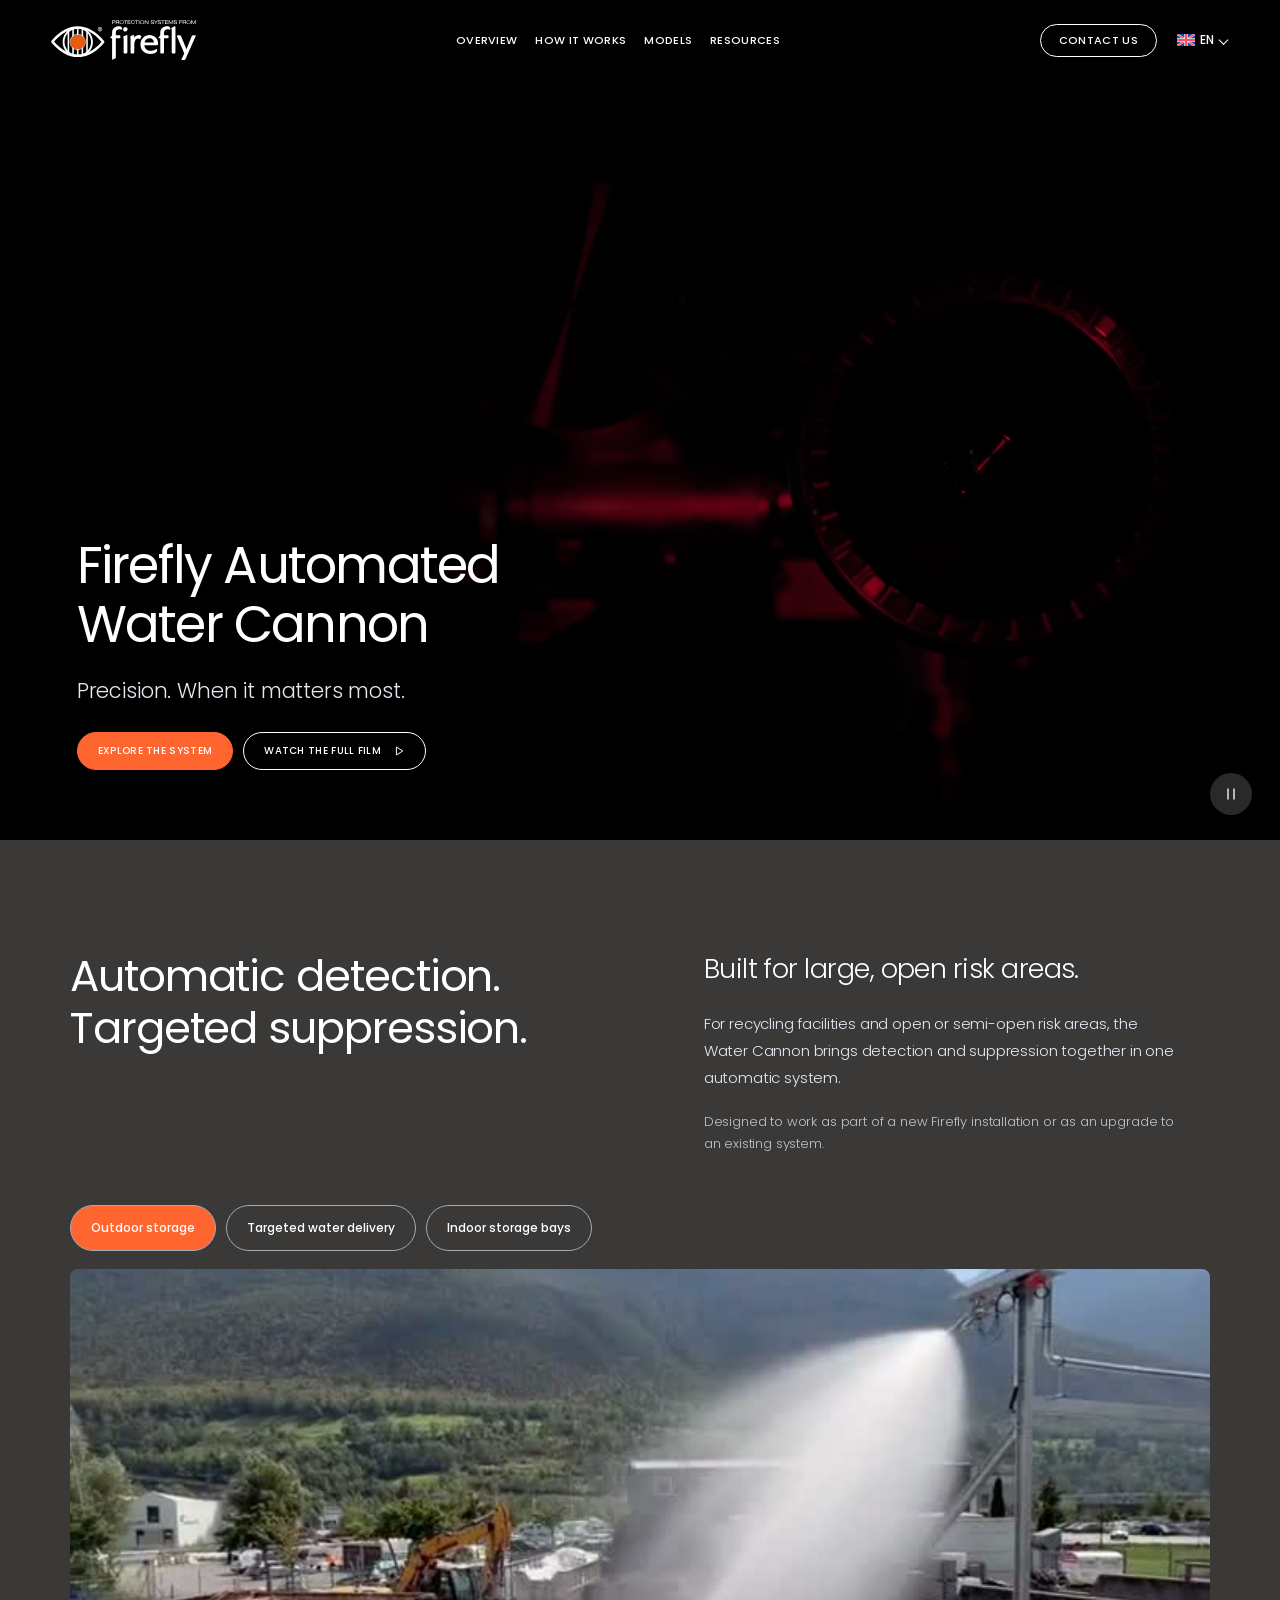
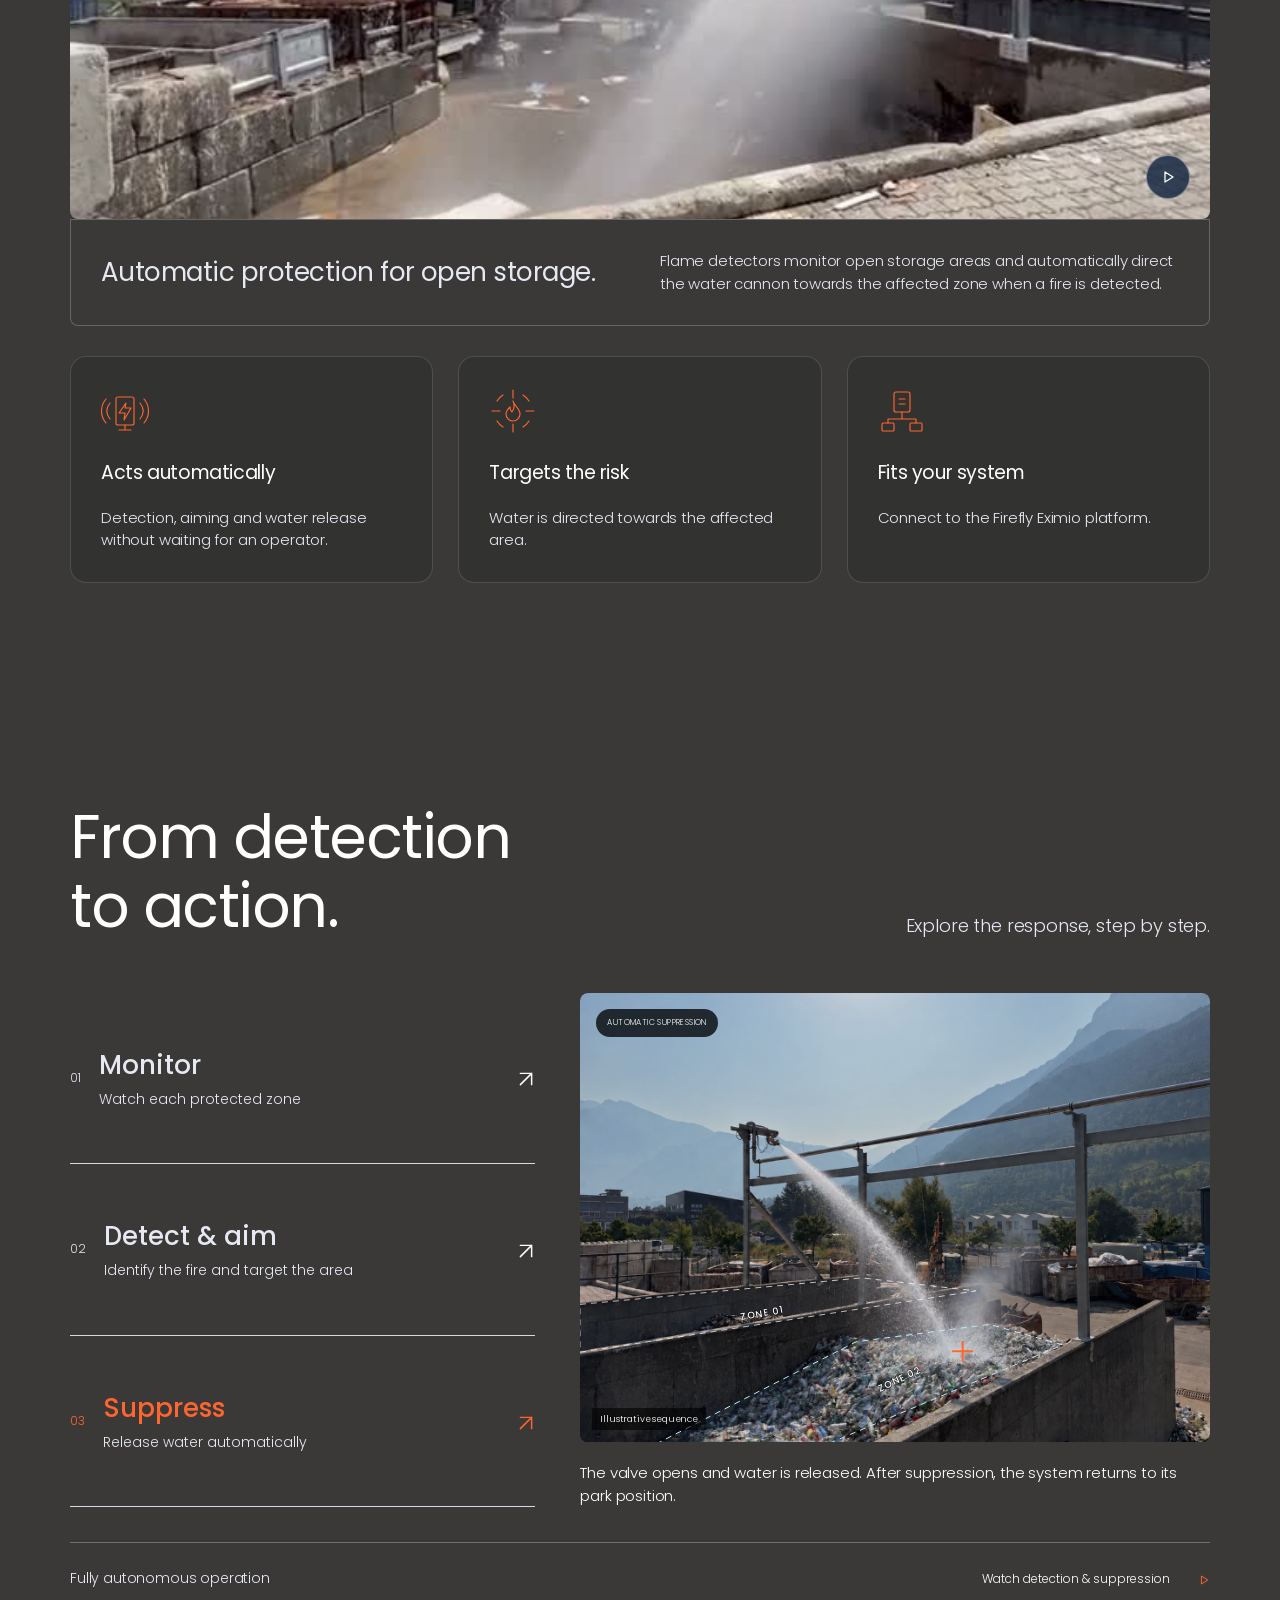
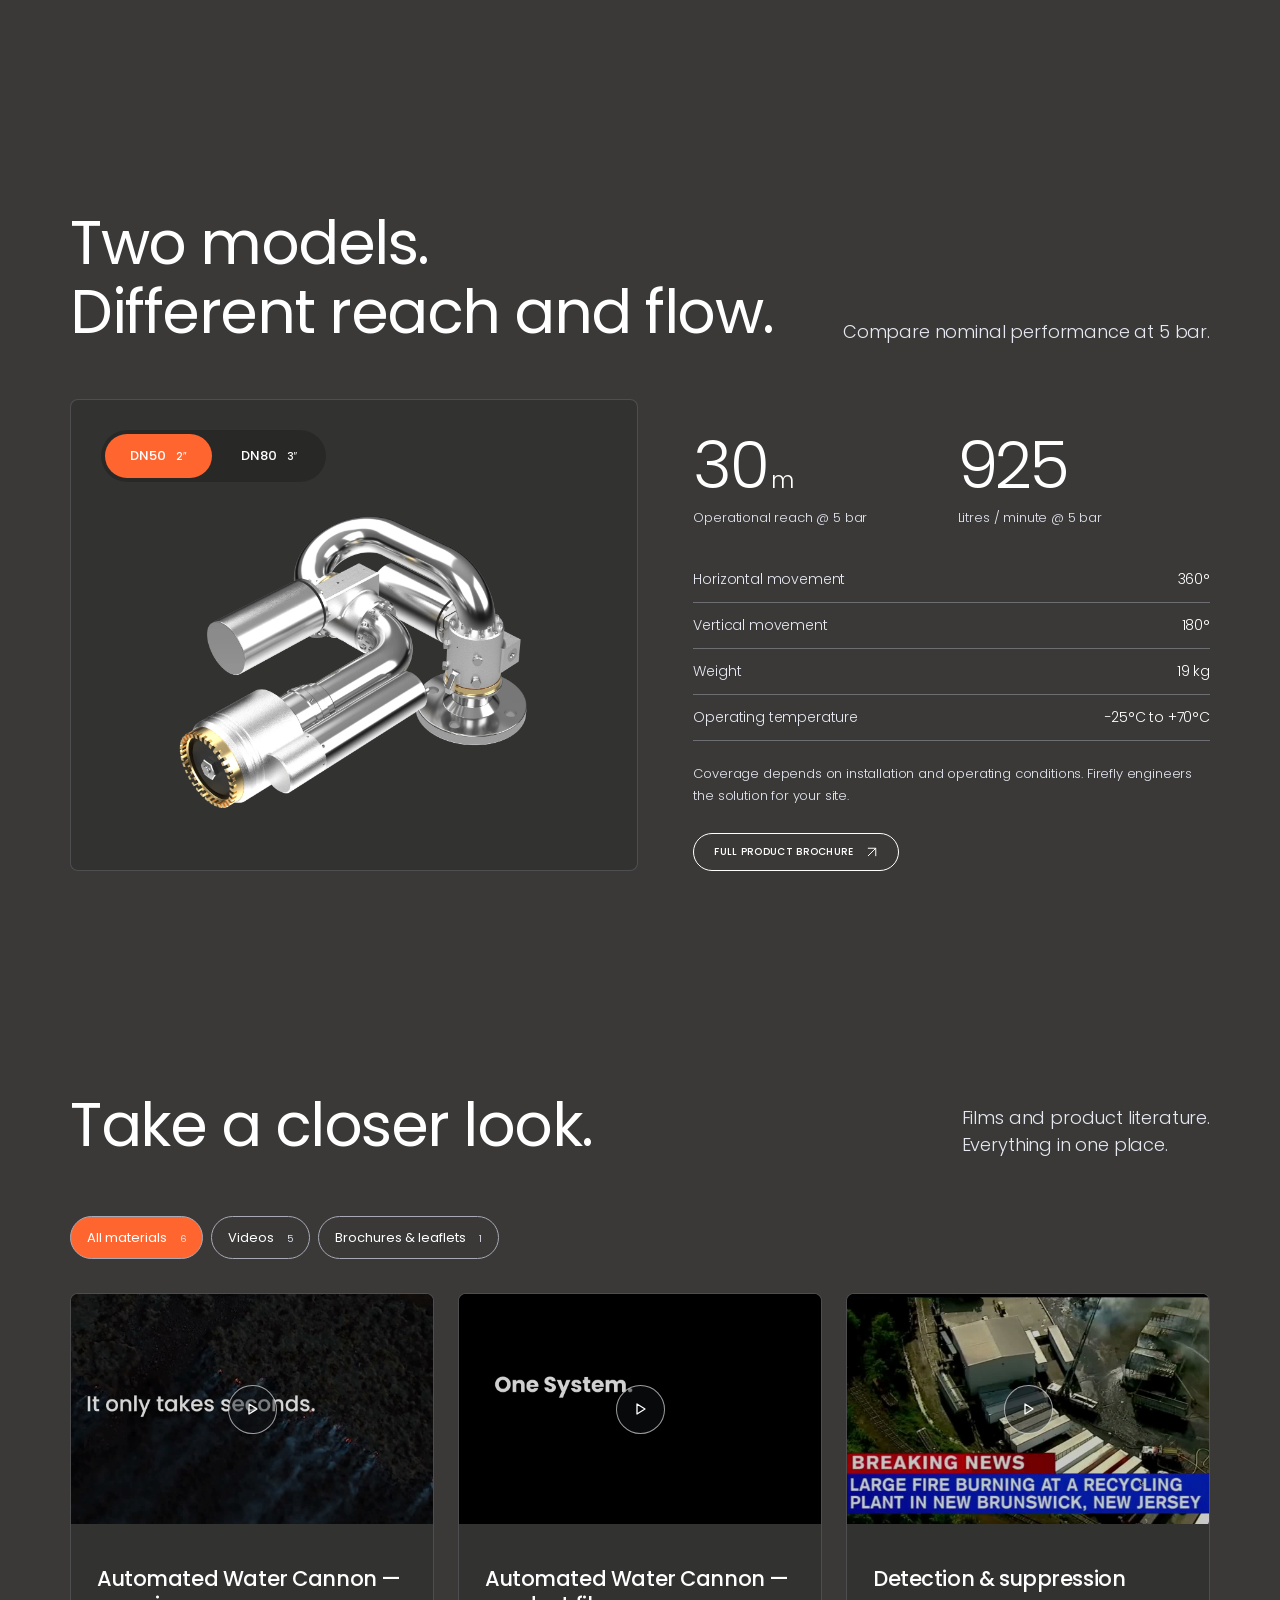
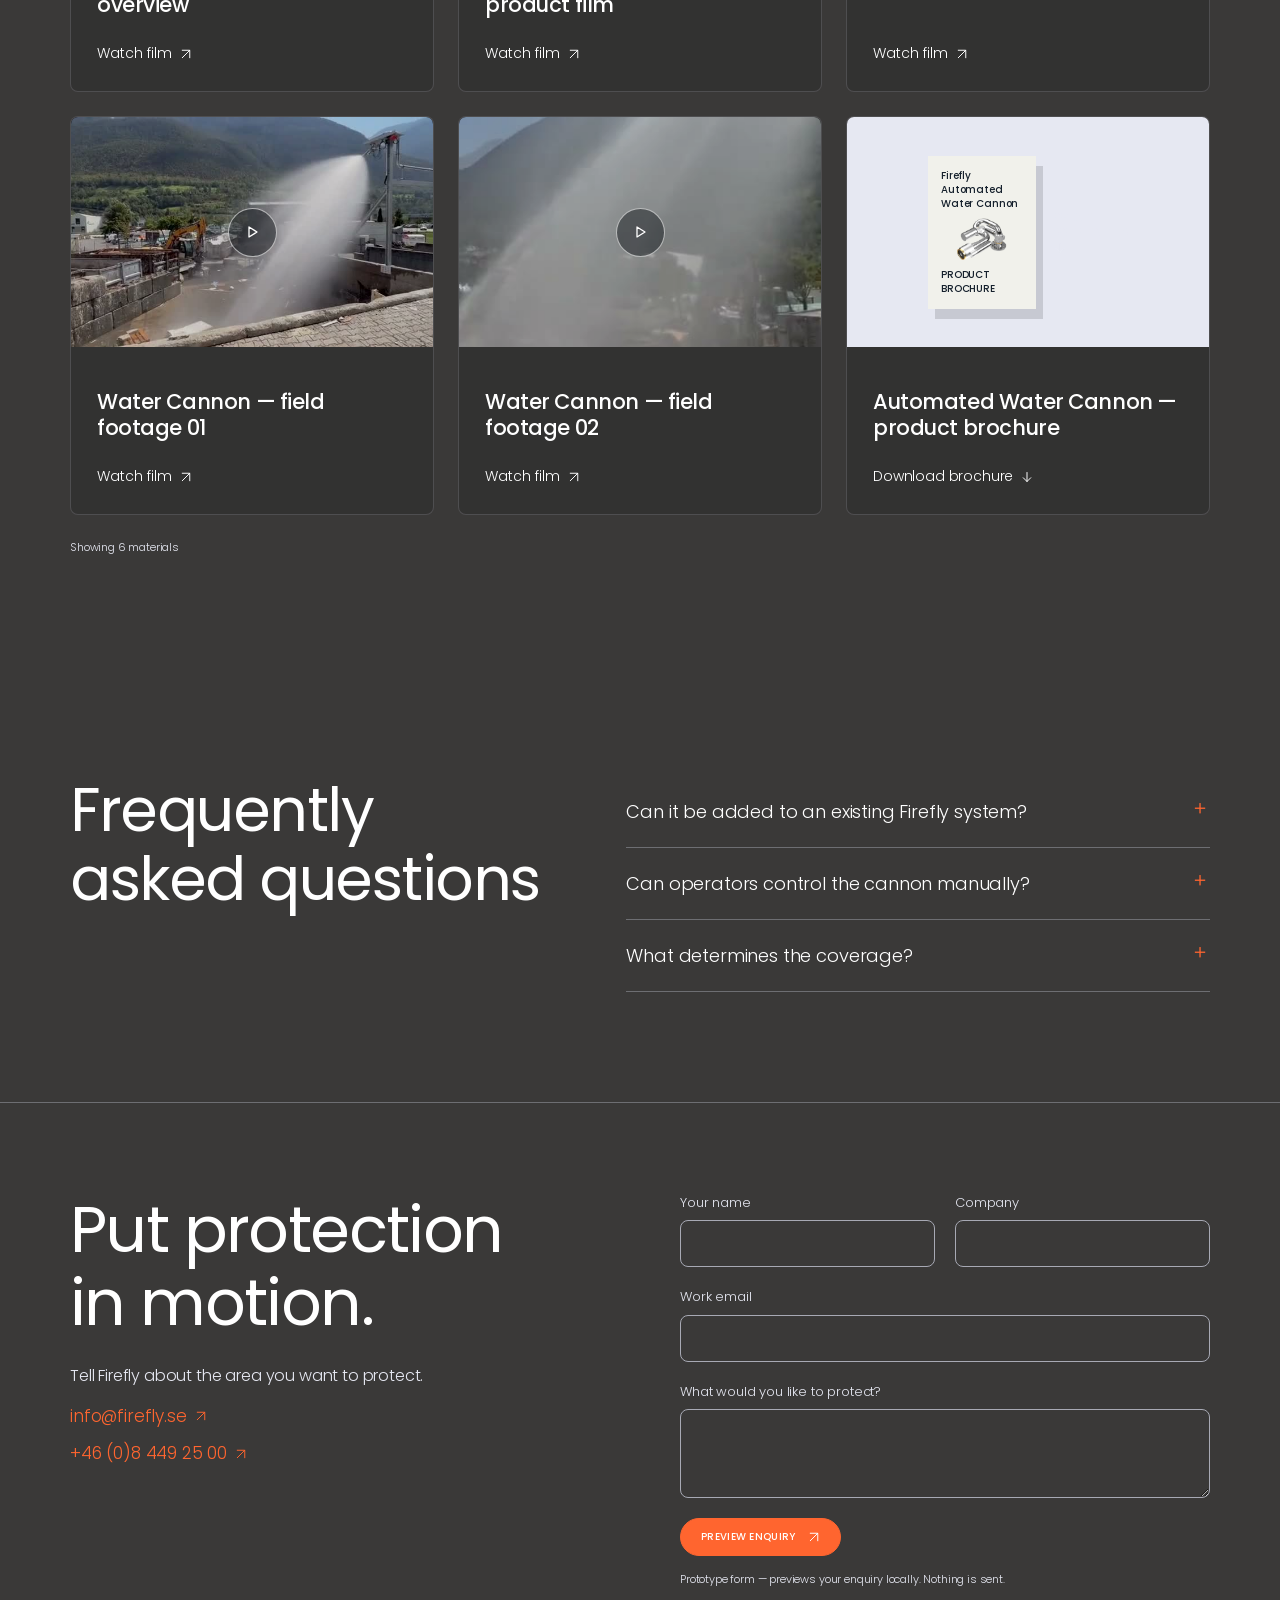
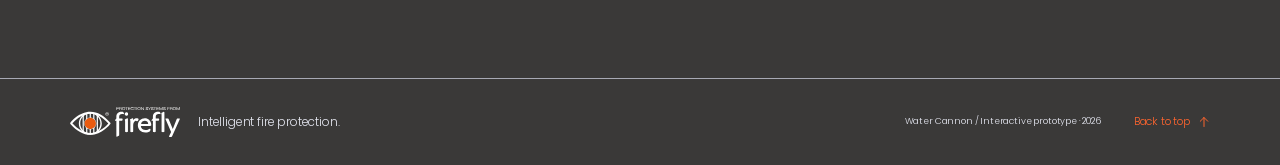
==== index.html @ 0d2faba0 "Keep only the aerial shot for targeted water delivery" ====
<!doctype html>
<html lang="en"><head><meta charset="utf-8"><meta name="viewport" content="width=device-width,initial-scale=1"><meta name="theme-color" content="#000000"><meta name="description" content="Explore the Firefly Automated Water Cannon. Automatic detection and targeted fire suppression for large open areas."><title>Firefly Automated Water Cannon — Preview</title><link rel="stylesheet" href="style.css"><link rel="stylesheet" href="themes.css"><link rel="stylesheet" href="black-charcoal.css?v=3949bad"><script src="app.js?v=aerial-20261006" defer></script><meta name="robots" content="noindex,nofollow"></head>
<body data-theme="charcoal"><a class="skip" href="#main">Skip to content</a>
<header class="site-header"><a href="#top" class="brand" aria-label="Firefly home"><img src="assets/logo.svg" alt="Firefly" width="144" height="40"></a><button class="menu-toggle" aria-label="Open menu" aria-expanded="false" aria-controls="navigation"><svg width="24" height="24" viewBox="0 0 24 24" aria-hidden="true"><path d="M4 7.5h16v1.5H4z"></path><path d="M4 15h16v1.5H4z"></path></svg></button><nav id="navigation" aria-label="Campaign navigation"><button class="menu-close" aria-label="Close menu"><svg width="24" height="24" viewBox="0 0 24 24" aria-hidden="true"><path d="m4 4 16 16M20 4 4 20" fill="none" stroke="currentColor" stroke-width="1.3"/></svg></button><div class="campaign-links"><a class="campaign-link" href="#overview">Overview</a><a class="campaign-link" href="#how">How it works</a><a class="campaign-link" href="#models">Models</a><a class="campaign-link" href="#resources">Resources</a></div><a class="nav-contact" href="#contact">Contact us</a></nav><details class="site-language"><summary aria-label="Language: English"><img src="assets/flag-en.svg" alt="" width="18" height="12"><span>EN</span></summary><div aria-label="Language options"><a href="https://firefly.se/sv/" target="_blank" rel="noopener" lang="sv" aria-label="Svenska"><img src="assets/flag-sv.svg" alt="" width="18" height="12"><span>SV</span></a><a href="https://firefly.se/it/" target="_blank" rel="noopener" lang="it" aria-label="Italiano"><img src="assets/flag-it.svg" alt="" width="18" height="12"><span>IT</span></a><a href="https://firefly.se/pt-br/" target="_blank" rel="noopener" lang="pt-br" aria-label="Português (Brasil)"><img src="assets/flag-pt-br.svg" alt="" width="18" height="12"><span>PT-BR</span></a><a href="https://firefly.se/es/" target="_blank" rel="noopener" lang="es" aria-label="Español"><img src="assets/flag-es.svg" alt="" width="18" height="12"><span>ES</span></a><a href="https://www.firefly.com.pl/" target="_blank" rel="noopener" lang="pl" aria-label="Polski"><img src="assets/flag-pl.png" alt="" width="18" height="12"><span>PL</span></a><a href="https://fireflynorthamerica.com/" target="_blank" rel="noopener" lang="en-us" aria-label="English (US)"><img src="assets/flag-us.png" alt="" width="18" height="12"><span>EN-US</span></a></div></details></header>
<main id="main"><section class="cinema-hero" id="top"><div class="cinema-heading"><h1>Firefly Automated<br>Water Cannon</h1><p class="hero-byline">Precision. When it matters most.</p></div><div class="cinema-stage"><video id="hero-video" muted loop playsinline autoplay preload="metadata" poster="assets/hero-poster.jpg" aria-label="Water Cannon product close-ups, excerpt from 17 to 30 seconds"><source src="assets/hero-17-30.mp4" type="video/mp4"></video></div><button id="hero-play" class="cinema-control" aria-label="Pause hero film"><svg class="ui-icon ui-icon-pause" viewBox="0 0 16 16" aria-hidden="true" focusable="false"><path d="M5 3v10M11 3v10"/></svg></button><div class="cinema-summary"><div class="actions"><a class="button primary" href="#how">Explore the system</a><button class="button secondary" data-video="product">Watch the full film <span><svg class="ui-icon ui-icon-play" viewBox="0 0 16 16" aria-hidden="true" focusable="false"><path d="m5 3 8 5-8 5Z"/></svg></span></button></div></div></section>
<section id="overview" class="intro wrap"><div class="intro-grid"><h2>Automatic detection.<br>Targeted suppression.</h2><div class="intro-copy"><p class="intro-lead">Built for large, open risk areas.</p><p class="intro-description">For recycling facilities and open or semi-open risk areas, the Water Cannon brings detection and suppression together in one automatic system.</p><p class="intro-note">Designed to work as part of a new Firefly installation or as an upgrade to an existing system.</p></div></div><div class="application-showcase"><div class="application-tabs" role="group" aria-label="Explore application views"><button data-application="field-01" aria-pressed="true">Outdoor storage</button><button data-application="field-02" aria-pressed="false">Targeted water delivery</button><button data-application="hall" aria-pressed="false">Indoor storage bays</button></div><div class="application-media"><video id="application-video" muted loop playsinline autoplay preload="metadata" poster="assets/field-01-poster.jpg" aria-label="Supplied field footage of water cannon operation"><source src="assets/field-01.mp4" type="video/mp4"></video><img id="application-image" src="assets/hall.webp" alt="Supplied illustration of water cannon protection in indoor storage bays" hidden loading="lazy"><span id="application-illustration-label" hidden>Application illustration</span><button id="application-play" aria-label="Pause application film"><svg class="ui-icon ui-icon-pause" viewBox="0 0 16 16" aria-hidden="true" focusable="false"><path d="M5 3v10M11 3v10"/></svg></button></div><div class="application-caption"><div><p id="application-kind">FIELD FOOTAGE</p><h3 id="application-title">Automatic protection for open storage.</h3></div><p id="application-description">Flame detectors monitor open storage areas and automatically direct the water cannon towards the affected zone when a fire is detected.</p></div></div><div class="benefits"><article><img class="benefit-icon" src="assets/icon-automatic.svg" alt="" width="48" height="48"><h3>Acts automatically</h3><p>Detection, aiming and water release without waiting for an operator.</p></article><article><img class="benefit-icon" src="assets/icon-targeted.svg" alt="" width="48" height="48"><h3>Targets the risk</h3><p>Water is directed towards the affected area.</p></article><article><img class="benefit-icon" src="assets/icon-integration.svg" alt="" width="48" height="48"><h3>Fits your system</h3><p>Connect to the Firefly Eximio platform.</p></article></div></section>
<section id="how" class="how section-tone"><div class="wrap"><div class="section-head"><div><h2>From detection<br>to action.</h2></div><p class="muted">Explore the response, step by step.</p></div><div class="how-grid"><div class="step-list" role="tablist" aria-label="System response"><button role="tab" id="step-0" aria-controls="step-panel" aria-selected="true" data-step="0"><span>01</span><div><strong>Monitor</strong><small>Watch each protected zone</small></div><b><svg class="ui-icon ui-icon-diagonal" viewBox="0 0 16 16" aria-hidden="true" focusable="false"><path d="M3 13 13 3M3 3h10v10"/></svg></b></button><button role="tab" id="step-1" aria-controls="step-panel" aria-selected="false" tabindex="-1" data-step="1"><span>02</span><div><strong>Detect & aim</strong><small>Identify the fire and target the area</small></div><b><svg class="ui-icon ui-icon-diagonal" viewBox="0 0 16 16" aria-hidden="true" focusable="false"><path d="M3 13 13 3M3 3h10v10"/></svg></b></button><button role="tab" id="step-2" aria-controls="step-panel" aria-selected="false" tabindex="-1" data-step="2"><span>03</span><div><strong>Suppress</strong><small>Release water automatically</small></div><b><svg class="ui-icon ui-icon-diagonal" viewBox="0 0 16 16" aria-hidden="true" focusable="false"><path d="M3 13 13 3M3 3h10v10"/></svg></b></button></div><div id="step-panel" role="tabpanel" aria-labelledby="step-0" tabindex="0"><div class="scene" data-state="0"><img id="step-image" src="assets/site.webp" alt="Water cannon installed above a recycling storage area" loading="lazy" width="1280" height="960"><svg class="bay-zones" viewBox="0 0 1448 1086" preserveAspectRatio="xMidYMid slice" aria-hidden="true"><polygon class="zone-area z1" points="0,742 648,681 910,711 0,852"/><polygon class="zone-area z2" points="130,1086 635,828 942,788 1110,835 515,1086"/><text class="zone-label" x="370" y="779" transform="rotate(-10 370 779)">ZONE 01</text><text class="zone-label" x="690" y="943" transform="rotate(-25 690 943)">ZONE 02</text><path class="zone-target" d="M880 826v48M856 850h48"/></svg><span class="scene-note">Illustrative sequence</span><div class="scene-status"><span class="signal"></span><span id="status-text">ZONES MONITORED</span></div></div><div class="step-description"><span id="step-number">01 / MONITOR</span><p id="step-text">Flame detectors continuously monitor the defined protection zones.</p></div></div></div><div class="how-foot"><span>Fully autonomous operation</span><button class="text-button" data-video="detection">Watch detection & suppression <span><svg class="ui-icon ui-icon-play" viewBox="0 0 16 16" aria-hidden="true" focusable="false"><path d="m5 3 8 5-8 5Z"/></svg></span></button></div></div></section>
<section id="models" class="models wrap"><div class="section-head"><div><h2>Two models.<br>Different reach and flow.</h2></div><p class="muted">Compare nominal performance at 5 bar.</p></div><div class="model-grid"><div class="model-visual"><div class="model-switch" role="tablist" aria-label="Water cannon model"><button role="tab" id="dn50-tab" aria-controls="model-panel" aria-selected="true" data-model="dn50">DN50 <span>2″</span></button><button role="tab" id="dn80-tab" aria-controls="model-panel" aria-selected="false" tabindex="-1" data-model="dn80">DN80 <span>3″</span></button></div><img id="model-image" src="assets/dn50.webp" alt="Firefly DN50 water cannon" loading="lazy" width="1900" height="1069"><span class="visual-note">316L STAINLESS STEEL / 24V BLDC MOTOR</span></div><div id="model-panel" role="tabpanel" aria-labelledby="dn50-tab"><p class="eyebrow" id="model-heading">DN50 / 2 INCH</p><div class="main-specs"><div><strong id="range">30<span>m</span></strong><span>Operational reach @ 5 bar</span></div><div><strong id="flow">925</strong><span>Litres / minute @ 5 bar</span></div></div><dl class="specs"><div><dt>Horizontal movement</dt><dd>360°</dd></div><div><dt>Vertical movement</dt><dd>180°</dd></div><div><dt>Weight</dt><dd id="weight">19 kg</dd></div><div><dt>Operating temperature</dt><dd>−25°C to +70°C</dd></div></dl><p class="spec-note">Coverage depends on installation and operating conditions. Firefly engineers the solution for your site.</p><a class="button secondary" href="assets/water-cannon-brochure.pdf" target="_blank" rel="noopener">Full product brochure <span><svg class="ui-icon ui-icon-diagonal" viewBox="0 0 16 16" aria-hidden="true" focusable="false"><path d="M3 13 13 3M3 3h10v10"/></svg></span></a></div></div></section>
<section id="resources" class="resources section-tone"><div class="wrap"><div class="section-head"><div><h2>Take a closer look.</h2></div><p class="muted">Films and product literature.<br>Everything in one place.</p></div><div class="filters" role="group" aria-label="Filter resources"><button aria-pressed="true" data-filter="all">All materials <span>6</span></button><button aria-pressed="false" data-filter="video">Videos <span>5</span></button><button aria-pressed="false" data-filter="document">Brochures & leaflets <span>1</span></button></div><div id="resource-grid" class="resource-grid"></div><p class="resource-status" role="status" id="resource-count">Showing 6 materials</p></div></section>
<section class="faq wrap"><div class="faq-grid"><h2>Frequently asked questions</h2><div><details><summary>Can it be added to an existing Firefly system?</summary><p>Yes. Firefly can integrate the Water Cannon into a new system or assess it as an upgrade to an existing installation.</p></details><details><summary>Can operators control the cannon manually?</summary><p>Manual control options include a joystick, ONE App and ONE Webb.</p></details><details><summary>What determines the coverage?</summary><p>Pressure, mounting height, elevation and spray pattern affect reach. Firefly will assess the requirements of your protected area.</p></details></div></div></section>
<section id="contact" class="contact wrap"><div><h2>Put protection<br>in motion.</h2><p>Tell Firefly about the area you want to protect.</p><a class="contact-link" href="mailto:info@firefly.se">info@firefly.se <svg class="ui-icon ui-icon-diagonal" viewBox="0 0 16 16" aria-hidden="true" focusable="false"><path d="M3 13 13 3M3 3h10v10"/></svg></a><a class="contact-link" href="tel:+4684492500">+46 (0)8 449 25 00 <svg class="ui-icon ui-icon-diagonal" viewBox="0 0 16 16" aria-hidden="true" focusable="false"><path d="M3 13 13 3M3 3h10v10"/></svg></a></div><form id="contact-form"><div class="form-pair"><label>Your name<input name="name" autocomplete="name" required></label><label>Company<input name="company" autocomplete="organization" required></label></div><label>Work email<input name="email" type="email" autocomplete="email" required></label><label>What would you like to protect?<textarea name="message" rows="3" required></textarea></label><button class="button primary" type="submit">Preview enquiry <span><svg class="ui-icon ui-icon-diagonal" viewBox="0 0 16 16" aria-hidden="true" focusable="false"><path d="M3 13 13 3M3 3h10v10"/></svg></span></button><small class="form-note">Prototype form — previews your enquiry locally. Nothing is sent.</small><div id="form-result" role="status" hidden></div></form></section>
</main><footer class="wrap"><img src="assets/logo.svg" alt="Firefly" width="120" height="34"><p>Intelligent fire protection.</p><span>Water Cannon / Interactive prototype · 2026</span><a href="#top">Back to top <svg class="ui-icon ui-icon-up" viewBox="0 0 16 16" aria-hidden="true" focusable="false"><path d="M8 14V2M3 7l5-5 5 5"/></svg></a></footer>
<dialog id="video-dialog" aria-labelledby="video-title"><div class="dialog-head"><h2 id="video-title">Product film</h2><button id="close-video" aria-label="Close video">✕</button></div><video id="video-player" controls playsinline preload="none"></video><p id="video-error" hidden>Could not play this film. <a id="video-fallback" href="">Open the MP4 file</a>.</p></dialog>
</body></html>
---- style.css ----
@font-face{font-family:Poppins;src:url(assets/poppins.woff2) format('woff2');font-weight:400;font-display:swap}@font-face{font-family:Poppins;src:url(assets/poppins-medium.woff2) format('woff2');font-weight:500;font-display:swap}
:root{--bg:#11151a;--panel:#191f26;--ink:#f5f3ed;--muted:#abb2bc;--line:#343c45;--orange:#ff7948;--orange-bright:#ff652f;--pad:22px}*{box-sizing:border-box}html{scroll-behavior:smooth;scroll-padding-top:96px}body{margin:0;background:var(--bg);color:var(--ink);font-family:Poppins,Arial,sans-serif;font-size:14px;line-height:1.6}button,input,textarea{font:inherit}button,a{-webkit-tap-highlight-color:transparent}button{cursor:pointer}a{color:inherit;text-decoration:none}button{color:inherit}img{max-width:100%;height:auto;display:block}button:focus-visible,a:focus-visible,summary:focus-visible,input:focus-visible,textarea:focus-visible,[tabindex]:focus-visible{outline:2px solid var(--orange);outline-offset:5px}.skip{position:fixed;top:-70px;left:20px;padding:12px;background:var(--orange);color:var(--bg);z-index:100}.skip:focus{top:10px}.wrap{max-width:1440px;margin:auto;padding-inline:var(--pad)}header{position:sticky;top:0;z-index:20;background:#11151af5;border-bottom:1px solid var(--line);display:flex;justify-content:space-between;align-items:center;padding:18px var(--pad);gap:20px}.brand img{width:132px;height:auto}nav{display:none;position:absolute;top:100%;left:0;right:0;background:var(--bg);border-bottom:1px solid var(--line);padding:24px;flex-direction:column;gap:24px}nav.open{display:flex}.menu-toggle{background:none;border:1px solid var(--line);padding:8px 12px;border-radius:5px}.menu-toggle span{margin-left:12px}nav a{color:#d1d5dc}nav a:hover{color:var(--orange)}.nav-contact{border:1px solid var(--line);padding:10px 18px}.nav-contact span{margin-left:18px}.eyebrow,.product-label,.product-caption,.hero-bottom,.visual-note,.step-description>span,figcaption,.resource-meta,.scene-status,.scene .zone span{font-size:10px;letter-spacing:.15em;text-transform:uppercase}.eyebrow{color:var(--muted);margin:0 0 24px}.signal{display:inline-block;width:6px;height:6px;background:var(--orange);border-radius:50%;margin-right:9px;box-shadow:0 0 12px #ff652f44}h1,h2,h3,p{margin-top:0}h1{font-size:clamp(46px,9vw,74px);line-height:1.06;letter-spacing:-.045em;font-weight:500;margin-bottom:25px}h1 em{font-style:normal;color:var(--orange)}h2{font-weight:500;font-size:clamp(32px,5.4vw,52px);line-height:1.15;letter-spacing:-.04em;margin-bottom:24px}h3{font-weight:500;font-size:19px;letter-spacing:-.02em}.hero{padding-top:46px}.lead{color:var(--muted);font-size:14px;line-height:1.8}.actions{display:flex;gap:10px;flex-wrap:wrap;margin-top:30px}.button{min-height:48px;display:inline-flex;justify-content:space-between;align-items:center;gap:18px;border-radius:3px;padding:13px 18px;font-size:12px;border:1px solid var(--line);background:transparent;font-weight:500;transition:background .2s,transform .2s}.button:hover{transform:translateY(-2px);background:#ffffff0b}.primary{color:#11151a;background:var(--orange);border-color:var(--orange)}.primary:hover{background:#ff9369}.secondary{color:var(--ink)}.hero-product{position:relative;margin-top:35px;padding:30px 0 20px;min-width:0;overflow:hidden}.hero-product>img{position:relative;width:100%;filter:drop-shadow(0 20px 35px #0009)}.orbit{position:absolute;width:90%;aspect-ratio:1;top:3%;left:5%;border:1px solid #39434d66;border-radius:50%}.orbit:after{content:'';position:absolute;inset:10%;border:1px dashed #39434d66;border-radius:50%}.product-label{color:#8b96a5;position:relative;display:block;text-align:right}.product-caption{color:#abb2bc;display:flex;justify-content:space-between;position:relative;margin-top:16px;letter-spacing:.08em}.product-caption span{color:var(--orange)}.hero-bottom{display:flex;justify-content:space-between;align-items:center;padding:24px 0;border-top:1px solid var(--line);margin-top:32px;gap:20px;color:#98a2af}.hero-bottom>span:nth-child(2){display:none}.hero-bottom a{color:var(--ink)}.intro,.models,.faq{padding-top:76px;padding-bottom:76px}.intro-grid{display:grid;gap:8px}.body-large{font-size:18px;line-height:1.6;color:#d9dce0}.muted{color:var(--muted);max-width:440px}.wide-image{margin:36px 0 0;border-radius:5px;overflow:hidden}.wide-image img{width:100%;aspect-ratio:1.3;object-fit:cover;object-position:62%}.wide-image figcaption{display:flex;justify-content:space-between;gap:20px;background:#20272e;padding:16px;letter-spacing:.08em}.wide-image figcaption span:last-child{display:none;color:var(--muted);text-transform:none;letter-spacing:0}.benefits{display:grid;margin-top:30px}.benefits article{padding:22px 0;border-bottom:1px solid var(--line)}.benefits article>span{display:block;color:var(--orange);font-size:27px;margin-bottom:20px}.benefits p{color:var(--muted);max-width:310px;font-size:13px;margin-bottom:0}.section-tone{background:var(--panel);border-block:1px solid #ffffff08;padding-block:70px}.section-head{display:flex;flex-direction:column;justify-content:space-between;gap:4px;margin-bottom:26px}.section-head h2{margin-bottom:16px}.how-grid{display:grid;gap:28px}.step-list{display:grid}.step-list button{padding:22px 0;display:flex;align-items:center;text-align:left;background:transparent;border:0;border-bottom:1px solid var(--line);gap:18px}.step-list button>span{font-size:12px;color:#84909f}.step-list strong{font-weight:500;font-size:21px;display:block;color:#a5adba}.step-list small{display:block;color:#97a2b0;font-size:11px;margin-top:4px}.step-list b{margin-left:auto;font-size:21px;font-weight:400}.step-list [aria-selected=true] strong,.step-list [aria-selected=true]>span,.step-list [aria-selected=true] b{color:var(--orange)}.scene{position:relative;overflow:hidden;border-radius:5px;aspect-ratio:1.4;background:#000}.scene>img{height:100%;width:100%;object-fit:cover;opacity:.65}.scene .zone{position:absolute;border:1px dashed #e4edf088;background:#bfe9ff08;transform:skewY(-8deg);width:33%;height:36%;bottom:19%;left:19%;transition:background .3s}.scene .zone span{position:absolute;bottom:8px;left:8px;font-size:8px;color:#e3e8ef}.scene .z2{left:54%}.target{position:absolute;top:45%;left:70%;color:var(--orange);font-size:50px;opacity:0;line-height:1}.scene[data-state='1'] .target,.scene[data-state='2'] .target{opacity:1}.scene[data-state='1'] .z2{background:#ff652f3a;border-color:var(--orange)}.scene[data-state='2'] .z2{background:#96d7f83b;border-color:#bde8ff}.scene-status{position:absolute;top:16px;left:16px;background:#11151ade;padding:8px 11px;font-size:8px}.step-description{display:grid;gap:10px;margin-top:20px}.step-description>span{color:var(--orange);font-size:10px}.step-description p{color:#c7cdd5;font-size:13px;margin:0;min-height:42px}.how-foot{display:flex;flex-direction:column;gap:20px;border-top:1px solid var(--line);margin-top:35px;padding-top:25px;color:var(--muted);font-size:12px}.text-button{border:none;background:transparent;padding:0;color:var(--ink);text-align:left;font-size:12px}.text-button span{color:var(--orange);margin-left:20px}.model-grid{display:grid;gap:36px}.model-visual{background:#151b21;border-radius:6px;padding:20px;position:relative;min-width:0}.model-switch{display:flex;gap:4px;background:#0e1216;padding:4px;border:1px solid var(--line);border-radius:4px;width:max-content}.model-switch button{border:0;padding:10px 20px;background:transparent;color:#aeb6c0;font-size:13px;border-radius:2px}.model-switch span{margin-left:7px;font-size:10px}.model-switch [aria-selected=true]{background:var(--orange);color:#11151a}.model-visual img{margin:35px auto 25px;width:100%}.visual-note{display:block;color:#919eac;text-align:center;letter-spacing:.09em;font-size:9px}.main-specs{display:grid;grid-template-columns:1fr 1fr;gap:12px;margin:28px 0}.main-specs strong{display:block;font-size:49px;line-height:1.2;font-weight:500;letter-spacing:-.04em}.main-specs strong span{font-size:23px;margin-left:4px}.main-specs div>span{color:var(--muted);font-size:10px}.specs{margin-bottom:22px}.specs div{display:flex;justify-content:space-between;gap:10px;padding:12px 0;border-bottom:1px solid var(--line);font-size:12px}.specs dt{color:var(--muted)}.specs dd{margin:0;text-align:right}.spec-note{font-size:11px;color:var(--muted);line-height:1.7;margin-bottom:25px}.installation{margin:50px 0 0;position:relative;overflow:hidden;border-radius:5px}.installation img{width:100%;aspect-ratio:1.15;object-fit:cover}.installation figcaption{position:absolute;bottom:0;left:0;right:0;padding:60px 20px 20px;background:linear-gradient(transparent,#11151af0)}.installation figcaption span{display:block;text-transform:none;letter-spacing:0;font-size:13px;margin-top:6px;color:#d3d9e1}.filters{display:flex;gap:8px;overflow:auto;padding:4px 0 12px;margin-bottom:22px}.filters button{border:1px solid #46515e;background:transparent;border-radius:40px;padding:11px 16px;white-space:nowrap;font-size:11px}.filters button span{margin-left:10px;color:#b1bac5;font-size:9px}.filters [aria-pressed=true]{background:var(--ink);color:var(--bg);border-color:var(--ink)}.filters [aria-pressed=true] span{color:#49535e}.resource-grid{display:grid;gap:20px}.resource-card{background:#11151a;border:1px solid var(--line);border-radius:5px;overflow:hidden;min-width:0}.resource-card[hidden]{display:none}.resource-cover{display:block;padding:0;border:0;width:100%;background:#000;position:relative}.resource-cover img{width:100%;height:190px;object-fit:cover;opacity:.85;transition:opacity .2s}.resource-cover:hover img{opacity:1}.play{position:absolute;inset:0;display:grid;place-items:center}.play span{border-radius:50%;border:1px solid #fff9;background:#11151a75;width:49px;height:49px;display:grid;place-items:center;font-size:20px}.resource-body{padding:22px}.resource-meta{display:flex;justify-content:space-between;color:#a3afbc;font-size:9px;letter-spacing:.1em}.resource-body h3{margin:16px 0 20px;font-size:16px;min-height:50px}.resource-body .text-button{font-size:11px;color:var(--orange)}.doc-cover{height:190px;background:#232c35;display:flex;justify-content:center;align-items:center;gap:18px}.paper{background:#f1f1eb;color:#15202c;width:108px;height:153px;padding:13px;box-shadow:7px 10px 0 #0002;display:flex;flex-direction:column;justify-content:space-between;font-size:10px;font-weight:500;line-height:1.4}.paper img{height:62px;object-fit:contain}.doc-cover>span{font-size:10px;color:var(--muted)}.resource-status{font-size:11px;color:var(--muted);margin:24px 0 0}.faq-grid{display:grid;gap:15px}details{border-bottom:1px solid var(--line)}summary{list-style:none;padding:22px 32px 22px 0;cursor:pointer;position:relative;font-size:14px}summary::-webkit-details-marker{display:none}summary:after{content:'＋';position:absolute;right:0;color:var(--orange);font-size:20px;top:16px}details[open] summary:after{content:'−'}details p{font-size:12px;color:var(--muted);line-height:1.8;padding-right:20px}.contact{border-top:1px solid var(--line);padding-top:65px;padding-bottom:65px;display:grid;gap:35px}.contact h2{font-size:clamp(42px,6vw,67px)}.contact-link{display:block;width:max-content;margin-top:12px;color:var(--orange);font-size:14px}.contact p{color:var(--muted)}form label{display:block;color:#cbd1d8;font-size:11px;margin-bottom:20px}input,textarea{display:block;width:100%;border:0;border-bottom:1px solid #53606e;background:#191f26;color:var(--ink);border-radius:2px;padding:12px 13px;margin-top:8px;font-size:14px}textarea{resize:vertical}.form-note{display:block;font-size:10px;color:var(--muted);margin-top:15px}#form-result{border:1px solid var(--line);padding:20px;margin-top:20px;white-space:pre-wrap;font-size:12px;overflow-wrap:anywhere}footer{border-top:1px solid var(--line);padding-block:28px;display:flex;flex-wrap:wrap;align-items:center;gap:18px}footer img{width:110px;height:auto}footer p{font-size:11px;color:var(--muted);margin:0}footer>span{width:100%;font-size:9px;color:#98a2af}footer a{font-size:11px;color:var(--orange)}dialog{background:#151b21;color:var(--ink);border:1px solid var(--line);border-radius:7px;width:min(960px,94vw);padding:16px;max-height:92vh}dialog::backdrop{background:#000c;backdrop-filter:blur(8px)}.dialog-head{display:flex;justify-content:space-between;align-items:center;gap:15px;margin-bottom:14px}.dialog-head h2{font-size:16px;margin:0;letter-spacing:0}.dialog-head button{border:1px solid var(--line);background:none;border-radius:3px;min-width:44px;min-height:44px}video{width:100%;max-height:70vh;background:#000;display:block}#video-error{font-size:12px;margin-top:15px}#video-error a{text-decoration:underline;color:var(--orange)}
@media(min-width:700px){:root{--pad:40px}.hero{padding-top:60px;display:grid;grid-template-columns:1fr 1fr;gap:0}.hero-copy{position:relative;z-index:1}h1{font-size:clamp(48px,6.4vw,82px)}.hero-product{margin:0;align-self:center;padding-top:10px}.hero-product>img{width:125%;max-width:none;margin-left:-12%}.hero-bottom{grid-column:1/-1;width:100%;margin-top:60px}.hero-bottom>span:nth-child(2){display:block}.intro-grid{grid-template-columns:1fr 1fr;gap:50px}.wide-image img{aspect-ratio:2.25;object-position:center}.wide-image figcaption span:last-child{display:block}.benefits{grid-template-columns:repeat(3,1fr);gap:40px}.benefits article{border:0}.section-head{flex-direction:row;align-items:flex-end;gap:40px}.section-head .muted{margin-bottom:18px}.how-grid{grid-template-columns:.85fr 1.15fr;gap:45px}.step-list button{padding-block:25px}.how-foot{flex-direction:row;justify-content:space-between}.model-grid{grid-template-columns:1.1fr 1fr;gap:50px}.model-visual{display:flex;flex-direction:column;justify-content:space-between;padding:26px}.model-visual img{margin:auto;width:115%;max-width:none;margin-left:-7%}.main-specs strong{font-size:55px}.installation img{aspect-ratio:2.65;object-position:50% 50%}.installation figcaption{padding:60px 28px 28px}.resource-grid{grid-template-columns:repeat(3,1fr);gap:18px}.resource-cover img,.doc-cover{height:160px}.faq-grid{grid-template-columns:1fr 1.2fr;gap:70px}.contact{grid-template-columns:1fr 1fr;gap:80px}.form-pair{display:grid;grid-template-columns:1fr 1fr;gap:20px}footer>span{width:auto;margin-left:auto}footer a{margin-left:15px}}
@media(min-width:1000px){:root{--pad:70px}header{padding:22px 5vw}.brand img{width:148px}.menu-toggle{display:none}nav,nav.open{position:static;display:flex;flex-direction:row;align-items:center;gap:34px;padding:0;background:none;border:0;font-size:12px}.hero{padding-top:75px;min-height:730px;grid-template-columns:1fr 1.15fr}.hero-product{padding-top:25px;align-self:start;margin-top:20px}.hero-product>img{width:128%;margin-left:-12%;margin-top:30px}.hero h1{font-size:clamp(70px,6.3vw,90px)}.hero .lead{font-size:15px}.hero-bottom{align-self:end;margin-top:35px}.intro,.models,.faq{padding-block:100px}.section-tone{padding-block:100px}.intro-grid{gap:120px}.resource-cover img,.doc-cover{height:200px}.resource-body{padding:26px}.step-list strong{font-size:25px}.step-list small{font-size:12px}.step-description{grid-template-columns:120px 1fr;gap:25px}.contact{padding-block:90px}}
@media(prefers-reduced-motion:reduce){html{scroll-behavior:auto}*,*:before,*:after{transition:none!important}}
/* V2 — product-led cinematic direction */
:root{--bg:#000;--panel:#111;--ink:#f5f5f7;--muted:#99999e;--line:#333;--orange:#ff7948}
body{font-family:-apple-system,BlinkMacSystemFont,'Helvetica Neue',Arial,sans-serif;font-size:16px;letter-spacing:-.01em}
header{background:#111c;backdrop-filter:blur(20px);padding-block:13px}.brand img{width:112px}nav{background:#111;gap:22px}nav a{font-size:12px}.nav-contact{border:0;background:var(--orange);color:#000;border-radius:30px;padding:8px 17px}.menu-toggle{border-radius:30px}.wrap{max-width:1320px}
h2{font-size:clamp(36px,5.5vw,72px);font-weight:400;line-height:1.08;letter-spacing:-.045em}h3{font-weight:400}.eyebrow{letter-spacing:0;text-transform:none;font-size:15px;font-weight:400;color:#99999e}.signal{display:none}.button{border-radius:30px;font-size:14px;padding:13px 23px;min-height:48px}.button.secondary{border:0;color:var(--orange)}.button.secondary:hover{background:transparent;text-decoration:underline}.cinema-hero{background:#000;text-align:center;padding-top:65px;overflow:hidden}.cinema-heading{position:relative;z-index:1;padding-inline:20px}.cinema-heading>p{font-size:20px;font-weight:400;margin-bottom:20px;color:#f5f5f7}.cinema-heading h1{font-size:clamp(43px,6.8vw,96px);font-weight:400;line-height:1.02;letter-spacing:-.05em;margin:0 auto;max-width:1100px}.cinema-stage{position:relative;max-width:1920px;margin:15px auto 0;background:#000}.cinema-stage video{width:100%;height:auto;max-height:none;aspect-ratio:16/9;object-fit:contain}.cinema-control{position:absolute;right:22px;bottom:24px;border:0;border-radius:50%;background:#303033cc;color:#fff;width:42px;height:42px;font-size:16px;backdrop-filter:blur(10px)}.cinema-summary{padding:20px 20px 75px}.cinema-summary>p{font-size:20px;font-weight:500;line-height:1.4;color:#a8a8ad}.cinema-summary .actions{justify-content:center;margin-top:25px}
.intro{background:#000}.intro-grid{display:block;text-align:center;max-width:850px;margin:auto}.intro>.eyebrow{text-align:center}.intro-grid h2{margin-bottom:30px}.intro-grid>div{max-width:690px;margin:auto}.intro-grid .muted{max-width:none}.body-large{font-size:24px;line-height:1.4;font-weight:500;color:#a1a1a6}.wide-image{border-radius:26px;margin-top:55px}.wide-image figcaption{background:#181818;padding:18px 25px}.benefits{gap:25px;margin-top:30px}.benefits article{background:#151515;border-radius:24px;padding:30px}.benefits article>span{font-size:32px;margin-bottom:24px}.benefits p{font-size:15px}.section-tone{border:0;background:#101010}.section-head{margin-bottom:45px}.section-head .muted{font-size:18px}.step-list button{border-color:#383838}.step-list strong{font-size:26px;font-weight:400}.step-list small{font-size:14px}.scene{border-radius:24px}.step-description p{font-size:15px}.scene-status{border-radius:30px;letter-spacing:.05em}.how-foot{font-size:14px}.model-visual{border-radius:26px;background:#151515;overflow:hidden;padding:30px}.model-switch{border-radius:30px;border:0;background:#292929}.model-switch button{border-radius:30px;padding:12px 25px}.model-grid{gap:55px}.main-specs strong{font-size:65px;font-weight:400}.main-specs div>span{font-size:13px}.specs div{font-size:14px}.spec-note{font-size:13px}.installation{border-radius:26px}.filters button{font-size:13px}.resource-grid{gap:24px}.resource-card{border:0;border-radius:24px;background:#1c1c1e}.resource-body{padding:26px}.resource-body h3{font-size:21px;line-height:1.25;min-height:55px}.resource-body .text-button{font-size:14px}.resource-meta{font-size:10px}.resource-cover img,.doc-cover{height:210px}.doc-cover{background:#242426}.faq-grid summary{font-size:18px}.faq-grid details p{font-size:15px}.contact h2{font-size:clamp(42px,5vw,68px)}.contact-link{font-size:17px}.contact input,.contact textarea{background:#1c1c1e;border:1px solid #444;border-radius:12px}.contact label{font-size:13px}.contact .form-note{font-size:11px}.dialog-head button{border-radius:50%}dialog{border-radius:22px}footer{font-size:12px}footer p{font-size:12px}
@media(min-width:700px){nav,nav.open{background:transparent}.cinema-hero{padding-top:90px}.cinema-stage{margin-top:-10px}.cinema-stage video{max-height:750px}.cinema-summary{padding-bottom:100px}.cinema-summary>p{font-size:25px}.intro,.models,.faq{padding-block:110px}.section-tone{padding-block:110px}.step-description{grid-template-columns:120px 1fr}.resource-cover img,.doc-cover{height:230px}}
@media(max-width:699px){.cinema-stage{margin-top:30px}.cinema-stage video{width:140%;max-width:none;margin-left:-20%;aspect-ratio:16/9}.cinema-control{bottom:15px;right:16px}.cinema-summary{padding-top:30px}.cinema-summary>p{font-size:19px}.cinema-summary .actions{gap:6px}.intro,.models,.faq{padding-block:80px}.section-tone{padding-block:80px}.body-large{font-size:21px}.benefits article{margin-top:15px}.how-grid{gap:35px}.step-list small{font-size:12px}.step-list strong{font-size:23px}.main-specs strong{font-size:54px}.resource-cover img{height:200px}.resource-card{margin-bottom:4px}.scene-status{font-size:8px}.wide-image figcaption{font-size:9px}}
/* Hero film as a full-bleed background behind the content. */
.cinema-hero{position:relative;isolation:isolate;min-height:calc(100svh - 62px);display:flex;flex-direction:column;justify-content:center;padding:90px 24px 80px;background:#000}
.cinema-stage{position:absolute;inset:0;z-index:-2;max-width:none;margin:0}
.cinema-stage video{width:100%;height:100%;max-height:none;margin:0;aspect-ratio:auto;object-fit:cover;object-position:center}
.cinema-hero:after{content:'';position:absolute;inset:0;z-index:-1;pointer-events:none;background:linear-gradient(180deg,#0006 0%,#0004 30%,#0007 65%,#000c 100%)}
.cinema-heading{padding:0;position:relative;z-index:1}.cinema-heading h1{text-shadow:0 2px 30px #0007}.cinema-heading>p{color:#f5f5f7}
.cinema-summary{position:relative;z-index:1;padding:32px 0 0}.cinema-summary>p{color:#e1e1e5;text-shadow:0 1px 15px #000}.cinema-summary .button.secondary{color:#fff}.cinema-control{z-index:3;right:28px;bottom:25px;background:#303033dd}
@media(max-width:699px){.cinema-hero{min-height:calc(100svh - 70px);padding:80px 22px 85px}.cinema-heading>p{font-size:17px}.cinema-heading h1{font-size:clamp(40px,10.8vw,58px)}.cinema-summary{padding:28px 0 0}.cinema-summary>p{font-size:19px}.cinema-stage{margin:0}.cinema-stage video{width:100%;height:100%;margin:0;aspect-ratio:auto;object-fit:cover;object-position:55% center}.cinema-control{right:18px;bottom:20px}}
/* Verified Firefly brand foundations, from the live theme on 2026-10-05. */
@font-face{font-family:Poppins;src:url(assets/poppins-light.woff2) format('woff2');font-style:normal;font-weight:300;font-display:swap}
:root{--orange:#ff652f;--orange-bright:#ff652f;--firefly-blue:#021a44;--firefly-foreground:#1b2b46;--firefly-secondary:#646f8d;--muted:#a7a9b4;--ink:#fff;--line:#3b414a}
body{font-family:Poppins,Arial,sans-serif;font-weight:300;font-synthesis:none;letter-spacing:-.01em;line-height:1.5}
h1,h2,h3{font-weight:400}h2{font-size:clamp(34px,4.7vw,60px);line-height:1.15;letter-spacing:-.025em}
.cinema-heading h1{font-weight:400;font-size:clamp(42px,6.2vw,82px);letter-spacing:-.035em;line-height:1.12}
.cinema-heading>p,.eyebrow,.step-list strong,.model-switch button,.resource-body h3,.paper{font-weight:500}
.cinema-summary>p,.body-large{font-weight:300;line-height:1.5}.cinema-summary>p{font-size:22px;color:#e6e8f2}
.main-specs strong{font-weight:300;letter-spacing:-.04em}.main-specs div>span,.spec-note,.muted,.benefits p{color:#a7a9b4}
.button{font-family:Poppins,Arial,sans-serif;font-weight:500;font-size:12px;line-height:1;letter-spacing:.03em;text-transform:uppercase;padding:18px 32px;border-radius:100px;min-height:50px;transform:none}
.button.primary,.nav-contact{background:#ff652f;color:#fff;border:1px solid #ff652f}
.button.primary:hover,.nav-contact:hover{background:transparent;color:#ff652f;border-color:#ff652f;transform:none}
.button.secondary,.cinema-summary .button.secondary{color:#fff;border:1px solid #fff;background:transparent}
.button.secondary:hover,.cinema-summary .button.secondary:hover{color:#fff;background:#ff652f;border-color:#ff652f;text-decoration:none;transform:none}
nav a{text-transform:uppercase;letter-spacing:.03em;font-weight:500;font-size:11.5px}.nav-contact{border-radius:100px;line-height:1;padding:11px 21px}.brand img{width:144px;height:auto}header{background:#021a44ee}
.wide-image,.scene,.model-visual,.installation,.resource-card{border-radius:8px}.benefits article{border-radius:16px}.resource-card{border:1px solid #3b414a}.model-visual{background:#1b2b4633}.filters button{font-weight:400}.filters [aria-pressed=true]{background:#ff652f;color:#fff;border-color:#ff652f}.filters [aria-pressed=true] span{color:#fff}.contact input,.contact textarea{border-radius:8px;font-weight:300}
@media(max-width:699px){.cinema-heading h1{font-size:clamp(37px,9.5vw,48px);line-height:1.15}.cinema-heading>p{font-size:14px}.cinema-summary>p{font-size:17px}.brand img{width:128px}.cinema-summary .actions{gap:14px}.button{padding:17px 24px}.cinema-hero{padding-top:75px;padding-bottom:85px}}
/* Lighter product story; the film remains the hero's main subject. */
:root{--bg:#f2f4f8;--panel:#fff;--ink:#1b2b46;--muted:#646f8d;--line:#d4d9e3}
body{background:#f2f4f8;color:#1b2b46}header{background:#ffffffef;border-color:#e6e8f2}nav a{color:#1b2b46}.menu-toggle{color:#1b2b46;border-color:#a7a9b4}nav{background:#fff}
.cinema-hero{min-height:calc(92svh - 66px);justify-content:flex-end;text-align:left;padding:70px max(5vw,24px) 65px;color:#fff}
.cinema-hero:after{background:linear-gradient(180deg,#0000 0%,#0000 35%,#0003 60%,#000a 100%)}
.cinema-heading{max-width:650px}.cinema-heading>p{font-weight:400;font-size:14px;margin-bottom:14px;color:#e6e8f2}.cinema-heading h1{font-size:clamp(32px,3.8vw,52px);font-weight:400;line-height:1.14;letter-spacing:-.025em;max-width:650px;margin:0}
.cinema-summary{padding:20px 0 0;max-width:620px}.cinema-summary>p{font-size:16px;line-height:1.5;margin-bottom:0}.cinema-summary .actions{justify-content:flex-start;margin-top:24px}.cinema-stage video{object-position:center}
.intro{background:#f2f4f8}.eyebrow,.muted,.body-large,.benefits p,.main-specs div>span,.spec-note,.specs dt,.resource-status{color:#646f8d}.body-large{font-size:22px}.wide-image figcaption{background:#e6e8f2;color:#1b2b46}.wide-image figcaption span:last-child{color:#646f8d}.benefits article{background:#fff}.section-tone{background:#fff}.step-list strong,.step-list small,.step-list button>span{color:#646f8d}.step-list button{border-color:#d4d9e3}.step-description p{color:#1b2b46}.how-foot{color:#646f8d}.text-button{color:#1b2b46}.scene-status{color:#fff}.model-visual{background:#e6e8f2}.model-switch{background:#d4d9e3}.model-switch button{color:#1b2b46}.visual-note{color:#646f8d}.specs dd{color:#1b2b46}.models .button.secondary{color:#ff652f;border-color:#ff652f}.models .button.secondary:hover{color:#fff}.installation figcaption{color:#fff}.resource-card{background:#f2f4f8;border-color:#d4d9e3}.resource-meta{color:#646f8d}.doc-cover{background:#e6e8f2}.filters button{color:#1b2b46;border-color:#a7a9b4}.filters button span{color:#646f8d}.contact p,.form-note{color:#646f8d}.contact label{color:#1b2b46}.contact input,.contact textarea{background:#fff;color:#1b2b46;border-color:#a7a9b4}details p{color:#646f8d}footer p,footer>span{color:#646f8d}#form-result{background:#fff}dialog{background:#1b2b46;color:#fff}.dialog-head button{color:#fff}
@media(min-width:700px){nav,nav.open{background:transparent}.cinema-heading h1 br{display:none}.cinema-summary>p br{display:none}.cinema-heading{max-width:570px}.cinema-hero{min-height:760px;max-height:1100px}}
@media(max-width:699px){.cinema-hero{min-height:720px;padding:65px 22px 60px}.cinema-heading h1{font-size:34px;line-height:1.13;max-width:310px}.cinema-heading>p{font-size:12px}.cinema-summary{max-width:320px;padding-top:17px}.cinema-summary>p{font-size:14px}.cinema-summary .actions{gap:10px}.cinema-summary .button{font-size:10px;padding:15px 17px;min-height:45px}.cinema-control{bottom:12px;right:15px;width:34px;height:34px}.cinema-stage video{object-position:60% center}}
.application-showcase{margin-top:45px}.application-tabs{display:flex;gap:10px;overflow-x:auto;padding:4px 0 18px}.application-tabs button{font:500 12px Poppins,Arial,sans-serif;background:transparent;color:#1b2b46;border:1px solid #a7a9b4;border-radius:100px;padding:13px 20px;white-space:nowrap}.application-tabs [aria-pressed=true]{background:#ff652f;border-color:#ff652f;color:#fff}.application-media{position:relative;border-radius:8px;overflow:hidden;background:#021a44;height:550px}.application-media video,.application-media img{width:100%;height:100%;max-height:none;object-fit:cover;object-position:center}.application-media [hidden]{display:none}.application-media button{position:absolute;bottom:20px;right:20px;width:44px;height:44px;background:#1b2b46dc;color:white;border:1px solid #ffffff66;border-radius:50%}.application-caption{display:grid;grid-template-columns:1fr 1fr;gap:40px;background:#fff;padding:30px;border-radius:0 0 8px 8px}.application-caption p{margin:0;color:#646f8d;font-size:15px}.application-caption #application-kind{font-size:10px;letter-spacing:.1em;margin-bottom:10px}.application-caption h3{font-size:26px;margin:0;line-height:1.25}.application-caption [hidden]{display:none}@media(max-width:699px){.application-media{height:430px}.application-caption{grid-template-columns:1fr;gap:18px;padding:24px}.application-caption h3{font-size:23px}.application-tabs button{padding:11px 16px;font-size:11px}}
/* Content hierarchy and softer media framing. */
.cinema-hero{padding:80px max(6vw,24px) 70px;background:#080b10}
.cinema-stage{inset:35px 35px 35px 30%;overflow:hidden;border-radius:12px;filter:blur(0px);mask-image:linear-gradient(to right,transparent 0%,#000 25%,#000 80%,transparent 100%);-webkit-mask-image:linear-gradient(to right,transparent 0%,#000 25%,#000 80%,transparent 100%)}
.cinema-stage:after{content:'';position:absolute;inset:0;pointer-events:none;background:linear-gradient(180deg,#080b10 0%,transparent 20%,transparent 75%,#080b10 100%)}
.cinema-stage video{object-fit:cover;object-position:center}
.cinema-hero:before{content:'';position:absolute;inset:0;z-index:-3;background:#080b10}
.cinema-hero:after{background:linear-gradient(90deg,#080b10ee 0%,#080b10a0 28%,#080b1030 58%,transparent 80%)}
.cinema-heading{max-width:660px}.cinema-heading h1{font-size:clamp(34px,4vw,55px);line-height:1.16;font-weight:400;letter-spacing:-.035em;margin:0}.cinema-heading .hero-byline{font-size:21px;font-weight:300;color:#e6e8f2;margin:20px 0 0}.cinema-summary{padding:0}.cinema-summary .actions{margin-top:26px}
.button{min-height:38px;padding:12px 20px;font-size:10px;gap:12px}.nav-contact{font-size:10px;padding:10px 16px}.cinema-summary .button{padding:12px 20px;min-height:38px;font-size:10px}
.intro-grid{max-width:950px}.intro-grid h2{font-size:clamp(29px,3.4vw,46px);line-height:1.2;max-width:900px;margin:0 auto 30px}.section-head{margin-bottom:36px}.model-grid .eyebrow{display:none}.step-description>span,.visual-note,.resource-meta,.application-caption #application-kind{display:none}.step-description{display:block}.application-caption{align-items:center}
@media(max-width:699px){.cinema-hero{padding:65px 24px 60px;min-height:690px}.cinema-stage{inset:20px 12px 190px 12px;mask-image:linear-gradient(180deg,transparent 0%,#000 18%,#000 55%,transparent 100%);-webkit-mask-image:linear-gradient(180deg,transparent 0%,#000 18%,#000 55%,transparent 100%)}.cinema-hero:after{background:linear-gradient(180deg,transparent 0%,#080b1010 35%,#080b10b0 60%,#080b10 83%)}.cinema-heading h1{font-size:34px}.cinema-heading .hero-byline{font-size:17px;margin-top:17px}.cinema-summary .actions{gap:10px;margin-top:23px}.cinema-summary .button{padding:11px 16px;min-height:36px;font-size:9px}.cinema-heading{max-width:350px}.intro-grid h2{font-size:29px}}
.cinema-heading h1 br{display:initial}
---- themes.css ----
/* Three applications of the current Firefly digital palette.
   #ff652f orange / #021a44 navy / #1b2b46 text / #3a3938 charcoal
   #646f8d secondary / #a7a9b4 gray / #e6e8f2 pale / #f2f4f8 background. */
body[data-theme=light]{--bg:#fff;--panel:#f2f4f8}
[data-theme=light] .cinema-hero,[data-theme=light] .cinema-hero:before{background:#fff;color:#1b2b46}
[data-theme=light] .cinema-hero:after{background:linear-gradient(90deg,#fff 0%,#fffffff0 26%,#ffffff75 52%,transparent 85%)}
[data-theme=light] .cinema-stage:after{background:linear-gradient(180deg,#fff 0%,transparent 22%,transparent 72%,#fff 100%)}
[data-theme=light] .cinema-heading h1{color:#1b2b46;text-shadow:none}
[data-theme=light] .cinema-heading .hero-byline{color:#646f8d;text-shadow:none}
[data-theme=light] .cinema-summary .button.secondary{color:#ff652f;border-color:#ff652f}
[data-theme=light] .cinema-summary .button.secondary:hover{color:#fff}
[data-theme=light] .intro,[data-theme=light] .models,[data-theme=light] .faq,[data-theme=light] .contact,[data-theme=light] footer{background:#fff}
[data-theme=light] .section-tone{background:#f2f4f8}
[data-theme=light] .benefits article,[data-theme=light] .resource-card{background:#fff}
[data-theme=light] .intro-grid h2{color:#021a44}
body[data-theme=navy]{background:#f2f4f8}
[data-theme=navy] header{background:#021a44;color:#fff;border-color:#1b2b46}
[data-theme=navy] header nav,[data-theme=navy] header nav a,[data-theme=navy] .menu-toggle{color:#fff;background:#021a44}
[data-theme=navy] .cinema-hero,[data-theme=navy] .cinema-hero:before{background:#021a44}
[data-theme=navy] .cinema-hero:after{background:linear-gradient(90deg,#021a44 0%,#021a44ef 27%,#021a4450 65%,transparent 90%)}
[data-theme=navy] .cinema-stage:after{background:linear-gradient(180deg,#021a44 0%,transparent 22%,transparent 72%,#021a44 100%)}
[data-theme=navy] .how{background:#021a44;color:#fff}
[data-theme=navy] .how .muted,[data-theme=navy] .how .step-list small,[data-theme=navy] .how .step-list strong,[data-theme=navy] .how .step-list button>span,[data-theme=navy] .how .step-description p,[data-theme=navy] .how .how-foot{color:#e6e8f2}
[data-theme=navy] .how .step-list [aria-selected=true] strong,[data-theme=navy] .how .step-list [aria-selected=true]>span{color:#ff652f}
[data-theme=navy] .how .step-list button,[data-theme=navy] .how-foot{border-color:#646f8d}
[data-theme=navy] .how .text-button{color:#fff}
[data-theme=navy] .resource-card{background:#fff}
[data-theme=navy] .model-visual,[data-theme=navy] .application-caption{background:#e6e8f2}
[data-theme=navy] footer{background:#021a44;color:#fff;border-color:#646f8d}
[data-theme=navy] footer p,[data-theme=navy] footer>span{color:#e6e8f2}
body[data-theme=charcoal]{background:#fff;color:#3a3938}
[data-theme=charcoal] header,[data-theme=charcoal] header nav{background:#3a3938;color:#fff;border-color:#a7a9b4}
[data-theme=charcoal] header nav a,[data-theme=charcoal] .menu-toggle{color:#fff}
[data-theme=charcoal] .cinema-hero,[data-theme=charcoal] .cinema-hero:before{background:#3a3938}
[data-theme=charcoal] .cinema-hero:after{background:linear-gradient(90deg,#3a3938 0%,#3a3938f0 26%,#3a393850 65%,transparent 90%)}
[data-theme=charcoal] .cinema-stage:after{background:linear-gradient(180deg,#3a3938 0%,transparent 22%,transparent 72%,#3a3938 100%)}
[data-theme=charcoal] .intro,[data-theme=charcoal] .faq,[data-theme=charcoal] .contact{background:#fff}
[data-theme=charcoal] .intro h2,[data-theme=charcoal] .models h2,[data-theme=charcoal] .faq h2,[data-theme=charcoal] .contact h2{color:#3a3938}
[data-theme=charcoal] .how{background:#f2f4f8}
[data-theme=charcoal] .model-visual{background:#e6e8f2}
[data-theme=charcoal] .resources{background:#3a3938;color:#fff}
[data-theme=charcoal] .resources .muted,[data-theme=charcoal] .resources .resource-status{color:#e6e8f2}
[data-theme=charcoal] .resources .filters button{color:#fff;border-color:#a7a9b4}
[data-theme=charcoal] .resources .filters button span{color:#e6e8f2}
[data-theme=charcoal] .resources .resource-card{background:#fff;color:#3a3938}
[data-theme=charcoal] footer{background:#3a3938;color:#fff;border-color:#a7a9b4}
[data-theme=charcoal] footer p,[data-theme=charcoal] footer>span{color:#e6e8f2}
[data-theme=navy] .nav-contact,[data-theme=charcoal] .nav-contact{background:#ff652f!important;color:#fff!important}
[data-theme=navy] .nav-contact:hover,[data-theme=charcoal] .nav-contact:hover{background:transparent!important;color:#ff652f!important}
@media(min-width:1000px){[data-theme=navy] header nav,[data-theme=charcoal] header nav{background:transparent}}
@media(max-width:699px){[data-theme=light] .cinema-hero:after{background:linear-gradient(180deg,transparent 0%,#ffffff10 30%,#ffffffb0 58%,#fff 80%)}[data-theme=navy] .cinema-hero:after{background:linear-gradient(180deg,transparent 0%,#021a4410 30%,#021a44b0 58%,#021a44 80%)}[data-theme=charcoal] .cinema-hero:after{background:linear-gradient(180deg,transparent 0%,#3a393810 30%,#3a3938b0 58%,#3a3938 80%)}}
---- black-charcoal.css ----
/* Black hero, Firefly charcoal sections, current-site navigation treatment. */
body[data-theme=charcoal]{background:#3a3938;color:#fff;--bg:#3a3938;--panel:#3a3938;--ink:#fff;--muted:#e6e8f2;--line:#a7a9b477}
[data-theme=charcoal] .cinema-hero,[data-theme=charcoal] .cinema-hero:before{background:#000}
[data-theme=charcoal] .cinema-hero:after{background:linear-gradient(90deg,#000 0%,#000e 26%,#0004 65%,transparent 90%)}
[data-theme=charcoal] .cinema-stage:after{background:linear-gradient(180deg,#000 0%,transparent 22%,transparent 72%,#000 100%)}
[data-theme=charcoal] .intro,[data-theme=charcoal] .how,[data-theme=charcoal] .models,[data-theme=charcoal] .resources,[data-theme=charcoal] .faq,[data-theme=charcoal] .contact,[data-theme=charcoal] footer{background:#3a3938;color:#fff}
[data-theme=charcoal] h2,[data-theme=charcoal] h3,[data-theme=charcoal] .specs dd,[data-theme=charcoal] .step-description p,[data-theme=charcoal] .text-button,[data-theme=charcoal] .faq summary{color:#fff}
[data-theme=charcoal] .intro h2,[data-theme=charcoal] .models h2,[data-theme=charcoal] .faq h2,[data-theme=charcoal] .contact h2{color:#fff}
[data-theme=charcoal] .muted,[data-theme=charcoal] .body-large,[data-theme=charcoal] .benefits p,[data-theme=charcoal] .specs dt,[data-theme=charcoal] .main-specs div>span,[data-theme=charcoal] .spec-note,[data-theme=charcoal] .visual-note,[data-theme=charcoal] .resource-meta,[data-theme=charcoal] details p,[data-theme=charcoal] .how-foot,[data-theme=charcoal] .step-list strong,[data-theme=charcoal] .step-list small,[data-theme=charcoal] .step-list button>span,[data-theme=charcoal] .contact p,[data-theme=charcoal] .contact label,[data-theme=charcoal] .form-note{color:#e6e8f2}
[data-theme=charcoal] .step-list [aria-selected=true] strong,[data-theme=charcoal] .step-list [aria-selected=true]>span{color:#ff652f}
[data-theme=charcoal] .benefits article,[data-theme=charcoal] .model-visual,[data-theme=charcoal] .application-caption,[data-theme=charcoal] .resources .resource-card,[data-theme=charcoal] #form-result{background:#3a3938;color:#fff;border:1px solid #a7a9b466}
[data-theme=charcoal] .application-caption p,[data-theme=charcoal] .application-caption h3{color:#e6e8f2}
[data-theme=charcoal] .application-tabs button,[data-theme=charcoal] .filters button{color:#fff;border-color:#a7a9b4}
[data-theme=charcoal] .model-switch{background:#0003}[data-theme=charcoal] .model-switch button{color:#fff}[data-theme=charcoal] .model-switch [aria-selected=true]{background:#ff652f;color:#fff}
[data-theme=charcoal] .contact input,[data-theme=charcoal] .contact textarea{background:#3a3938;color:#fff;border-color:#a7a9b4}
[data-theme=charcoal] .models .button.secondary{color:#fff;border-color:#fff}
[data-theme=charcoal] .scene-status{color:#fff}
/* Center campaign links; compact navigation is triggered by available space. */
[data-theme=charcoal] .site-header{background:#000;color:#fff;border-bottom:0;padding:20px 4vw;gap:20px;display:flex;align-items:center;backdrop-filter:none;-webkit-backdrop-filter:none}
.site-header .brand{flex-shrink:0}.site-header .brand img{width:145px}
[data-theme=charcoal] .site-header nav,[data-theme=charcoal] .site-header nav.open{position:static;display:grid;grid-template-columns:minmax(0,1fr) auto;padding:0;border:0;background:transparent;color:#fff;gap:20px;flex:1;align-items:center;min-width:0}
.site-header .campaign-links{display:flex;align-items:center;justify-content:center;gap:clamp(16px,1.4vw,22px);min-width:0}
.site-header .campaign-link{font:500 11px Poppins,Arial,sans-serif;letter-spacing:.03em;text-transform:uppercase;white-space:nowrap}
[data-theme=charcoal] .site-header .nav-contact{color:#fff!important;background:transparent!important;border:1px solid #fff;padding:10px 18px;font-size:11px;white-space:nowrap;margin:0}
[data-theme=charcoal] .site-header .nav-contact:hover{background:#ff652f!important;border-color:#ff652f;color:#fff!important}
.site-header .menu-close{display:none}.site-header .menu-toggle{display:none;order:3;border:0;border-radius:0;background:transparent;color:#fff;width:44px;height:44px;padding:10px}.menu-toggle svg{fill:currentColor}.site-menu-open{overflow:hidden}
.site-language{position:relative;flex-shrink:0;border:0;order:4;margin-left:0}
.site-language>summary{display:flex;align-items:center;gap:5px;padding:0 15px 0 0;font-size:12px;font-weight:500;line-height:1.4;white-space:nowrap;color:#fff}
.site-language>summary:after{content:'';position:absolute;width:6px;height:6px;border:solid currentColor;border-width:0 1px 1px 0;top:50%;right:2px;transform:translateY(-50%) rotate(45deg);color:#fff}
.site-language[open]>summary:after{content:'';transform:translateY(-50%) rotate(225deg)}
.site-language img{width:18px;height:12px;object-fit:fill;flex-shrink:0}
.site-language>div{position:absolute;right:0;top:calc(100% + 17px);background:#3a3938;color:#fff;min-width:132px;padding:16px 14px;border:1px solid #a7a9b433;display:grid;gap:16px;border-radius:8px}
.site-language>div a{display:flex;align-items:center;gap:8px;font-size:14px;font-weight:500;color:#fff;white-space:nowrap;letter-spacing:.02em}
.site-language>div a:hover{color:#ff652f}
[data-theme=charcoal] .site-header.is-compact{padding:14px 16px;gap:12px}
.site-header.is-compact .brand img{width:140px}.site-header.is-compact .menu-toggle{display:block;margin-left:auto}
[data-theme=charcoal] .site-header.is-compact nav{display:none}
[data-theme=charcoal] .site-header.is-compact nav.open{display:flex;position:fixed;inset:0;height:100dvh;max-height:100dvh;background:#fff;color:#000;padding:75px 16px 30px;overflow-y:auto;flex-direction:column;align-items:stretch;justify-content:flex-start;gap:0;z-index:100}
.site-header.is-compact .menu-close{display:flex;position:absolute;top:24px;right:15px;border:0;background:transparent;color:#ff652f;padding:8px;align-items:center;justify-content:center;width:44px;height:44px}
.site-header.is-compact .campaign-links{flex-direction:column;align-items:stretch;gap:0}
.site-header.is-compact nav.open .campaign-link{color:#000!important;font-size:20px;line-height:1.5;padding:18px 0 30px;white-space:normal}
[data-theme=charcoal] .site-header.is-compact nav.open .nav-contact{align-self:flex-start;margin:15px 0;background:#ff652f!important;border-color:#ff652f!important;color:#fff!important}
@media(max-width:699px){[data-theme=charcoal] .cinema-hero:after{background:linear-gradient(180deg,transparent 0%,#0001 30%,#000b 58%,#000 80%)}}
#application-illustration-label{position:absolute;bottom:16px;left:16px;background:#1b2b46dd;color:#fff;padding:7px 11px;border-radius:4px;font-size:10px;font-weight:300;pointer-events:none}
#application-illustration-label[hidden]{display:none}

/* Overview: headline, lead, supporting description and integration note. */
.intro-grid{display:grid;grid-template-columns:1fr;align-items:start;text-align:left;max-width:none;gap:28px}
.intro-grid h2{margin:0;max-width:none}
.intro-grid>.intro-copy{max-width:480px;margin:0}
[data-theme=charcoal] .intro-copy .intro-lead{font-size:clamp(21px,2.1vw,28px);font-weight:300;line-height:1.4;letter-spacing:-.02em;color:#fff;margin-bottom:22px}
[data-theme=charcoal] .intro-copy .intro-description{font-size:15px;line-height:1.8;color:#e6e8f2;margin-bottom:20px}
[data-theme=charcoal] .intro-copy .intro-note{font-size:13px;line-height:1.75;color:#c3c4cc;margin-bottom:0}
@media(min-width:900px){.intro-grid{grid-template-columns:1.1fr 1fr;gap:clamp(40px,6vw,90px)}}
@media(max-width:699px){.intro-grid{gap:26px}.intro-copy .intro-lead{max-width:290px}}

/* Three matching scenes make monitoring, detection and suppression visible. */
.scene>img{opacity:.85}
.scene-note{position:absolute;bottom:12px;left:12px;padding:5px 8px;background:#0009;color:#fff;font-size:9px;line-height:1.4}

/* Bay outlines use photo coordinates and share the image's responsive crop. */
.bay-zones{position:absolute;inset:0;width:100%;height:100%;pointer-events:none}
.bay-zones .zone-area{fill:#ffffff08;stroke:#ffffffb3;stroke-width:1;stroke-dasharray:6 5;vector-effect:non-scaling-stroke;transition:fill .25s,stroke .25s}
.bay-zones .zone-label{fill:#fff;font:500 22px Poppins,Arial,sans-serif;letter-spacing:2px;paint-order:stroke;stroke:#0009;stroke-width:3px;stroke-linejoin:round}
.bay-zones .zone-target{fill:none;stroke:#ff652f;stroke-width:2;vector-effect:non-scaling-stroke;opacity:0}
.scene[data-state='1'] .bay-zones .z2{fill:#ff652f24;stroke:#ff652f}
.scene[data-state='2'] .bay-zones .z2{fill:#96d7f814;stroke:#bde8ff}
.scene[data-state='1'] .zone-target,.scene[data-state='2'] .zone-target{opacity:1}

/* Custom benefit icons follow the website industry icons: thin, unfilled lines. */
.benefits .benefit-icon{display:block;width:48px;height:48px;margin-bottom:24px;object-fit:contain}

/* Vector controls share the line aesthetic and stay centred at any font size. */
.ui-icon{display:inline-block;width:12px;height:12px;flex-shrink:0;vertical-align:middle;fill:none;stroke:currentColor;stroke-width:1.3;stroke-linecap:round;stroke-linejoin:round}
.step-list b .ui-icon{width:18px;height:18px}
.text-button{display:inline-flex;align-items:center;gap:8px}
.contact-link{display:flex;align-items:center;gap:8px}
footer>a{display:inline-flex;align-items:center;gap:8px}
.cinema-control,.application-media button{display:grid;place-items:center}
.cinema-control .ui-icon,.application-media button .ui-icon,.play .ui-icon{width:16px;height:16px}

/* Colour-only indication of the current section; no layout changes. */
.site-header .campaign-link[aria-current=location]{color:#ff652f}
.site-header.is-compact nav.open .campaign-link[aria-current=location]{color:#ff652f!important}
[data-theme=charcoal] .site-header .nav-contact[aria-current=location]{border-color:#ff652f;color:#ff652f!important}

/* Selected existing surfaces only: same subtle dark tint as the previous pass.
   Colour changes preserve all original geometry, typography and spacing. */
[data-theme=charcoal] .benefits article,
[data-theme=charcoal] .model-visual,
[data-theme=charcoal] .resources .resource-card{background:rgba(0,0,0,.12);border-color:rgba(167,169,180,.24)}
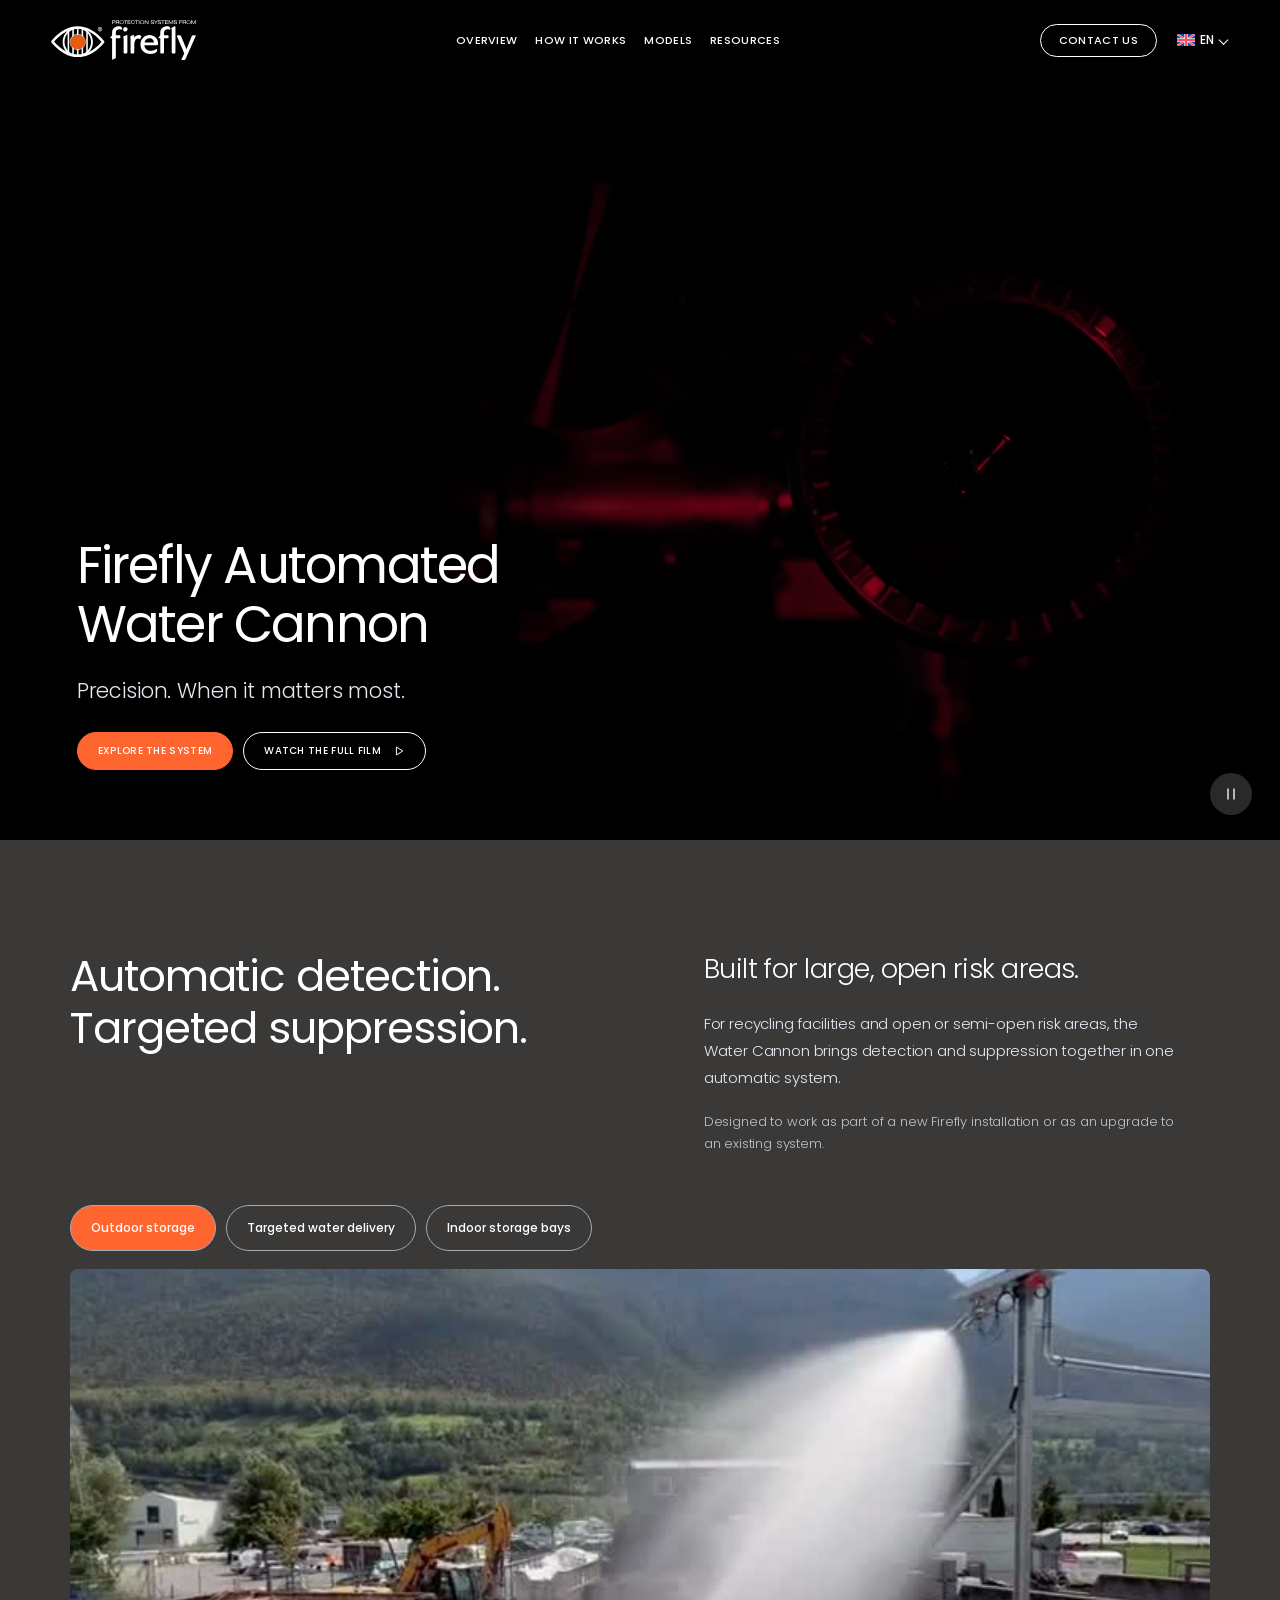
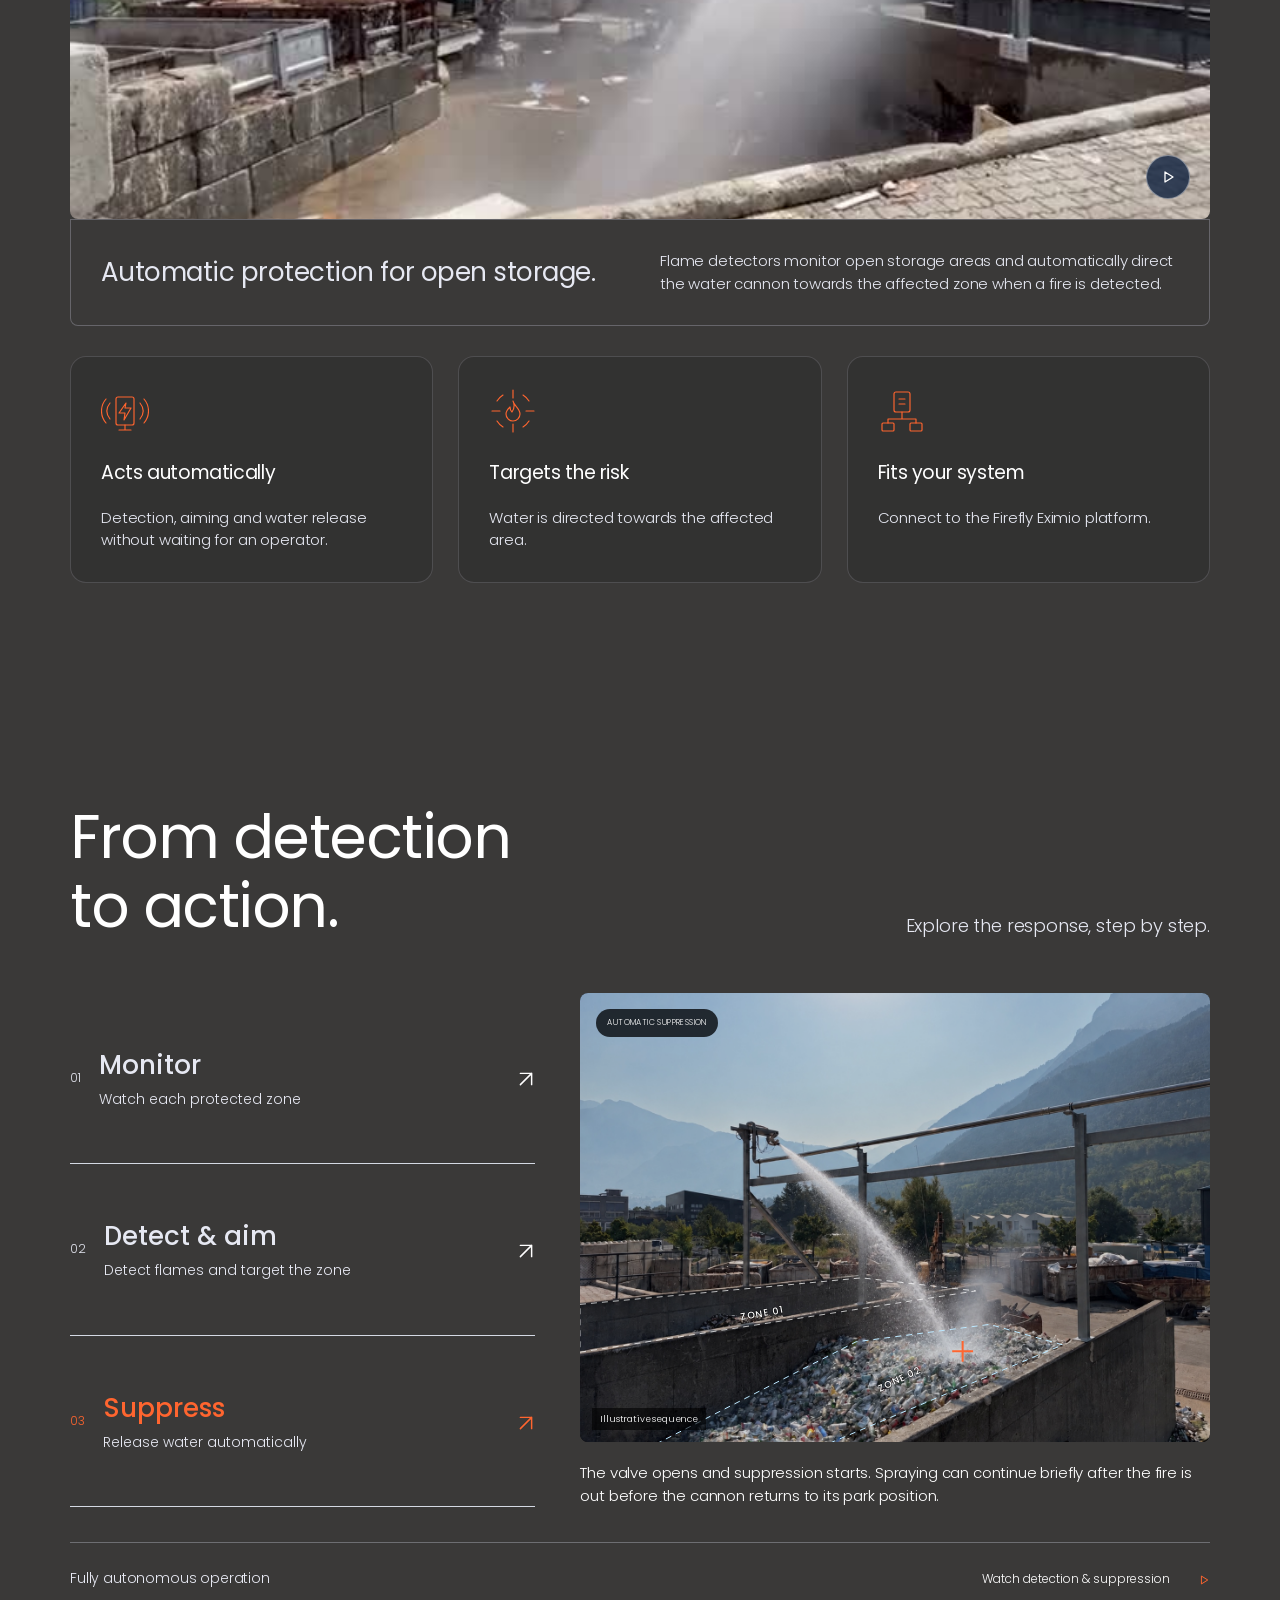
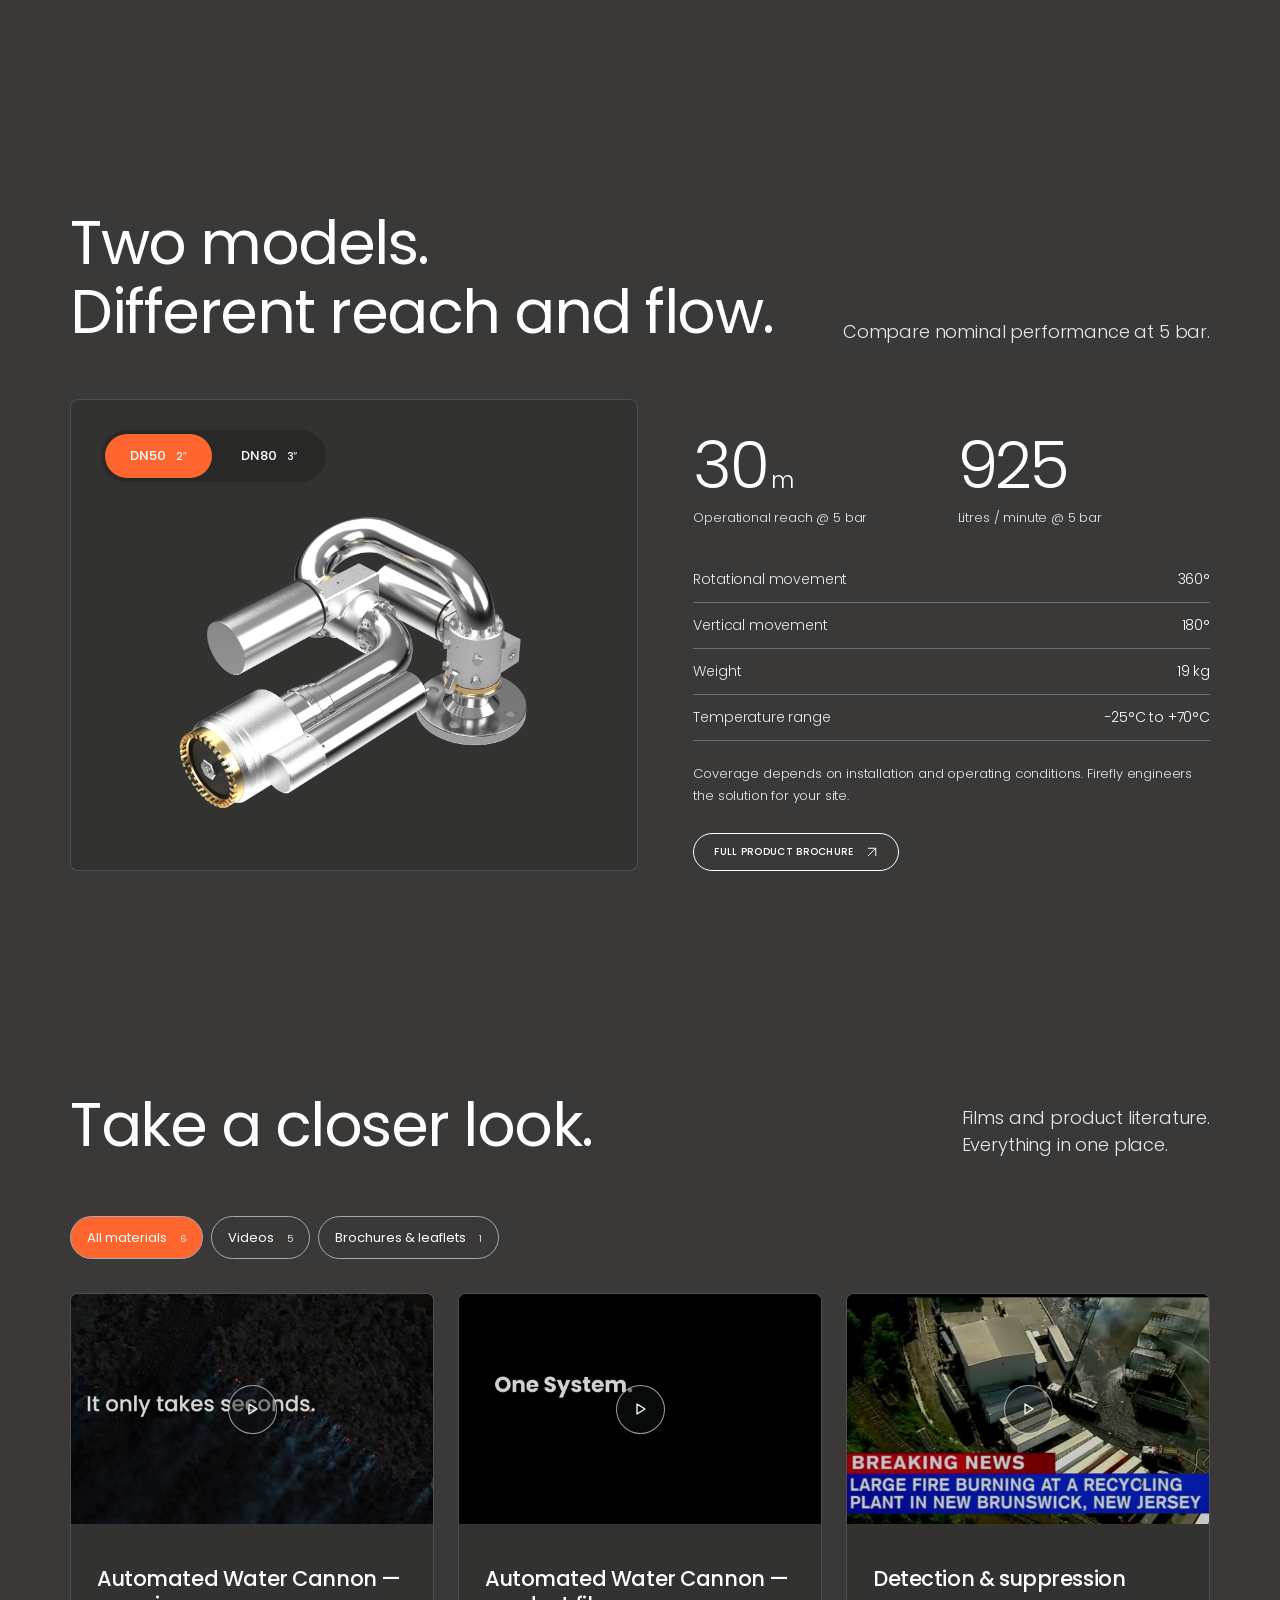
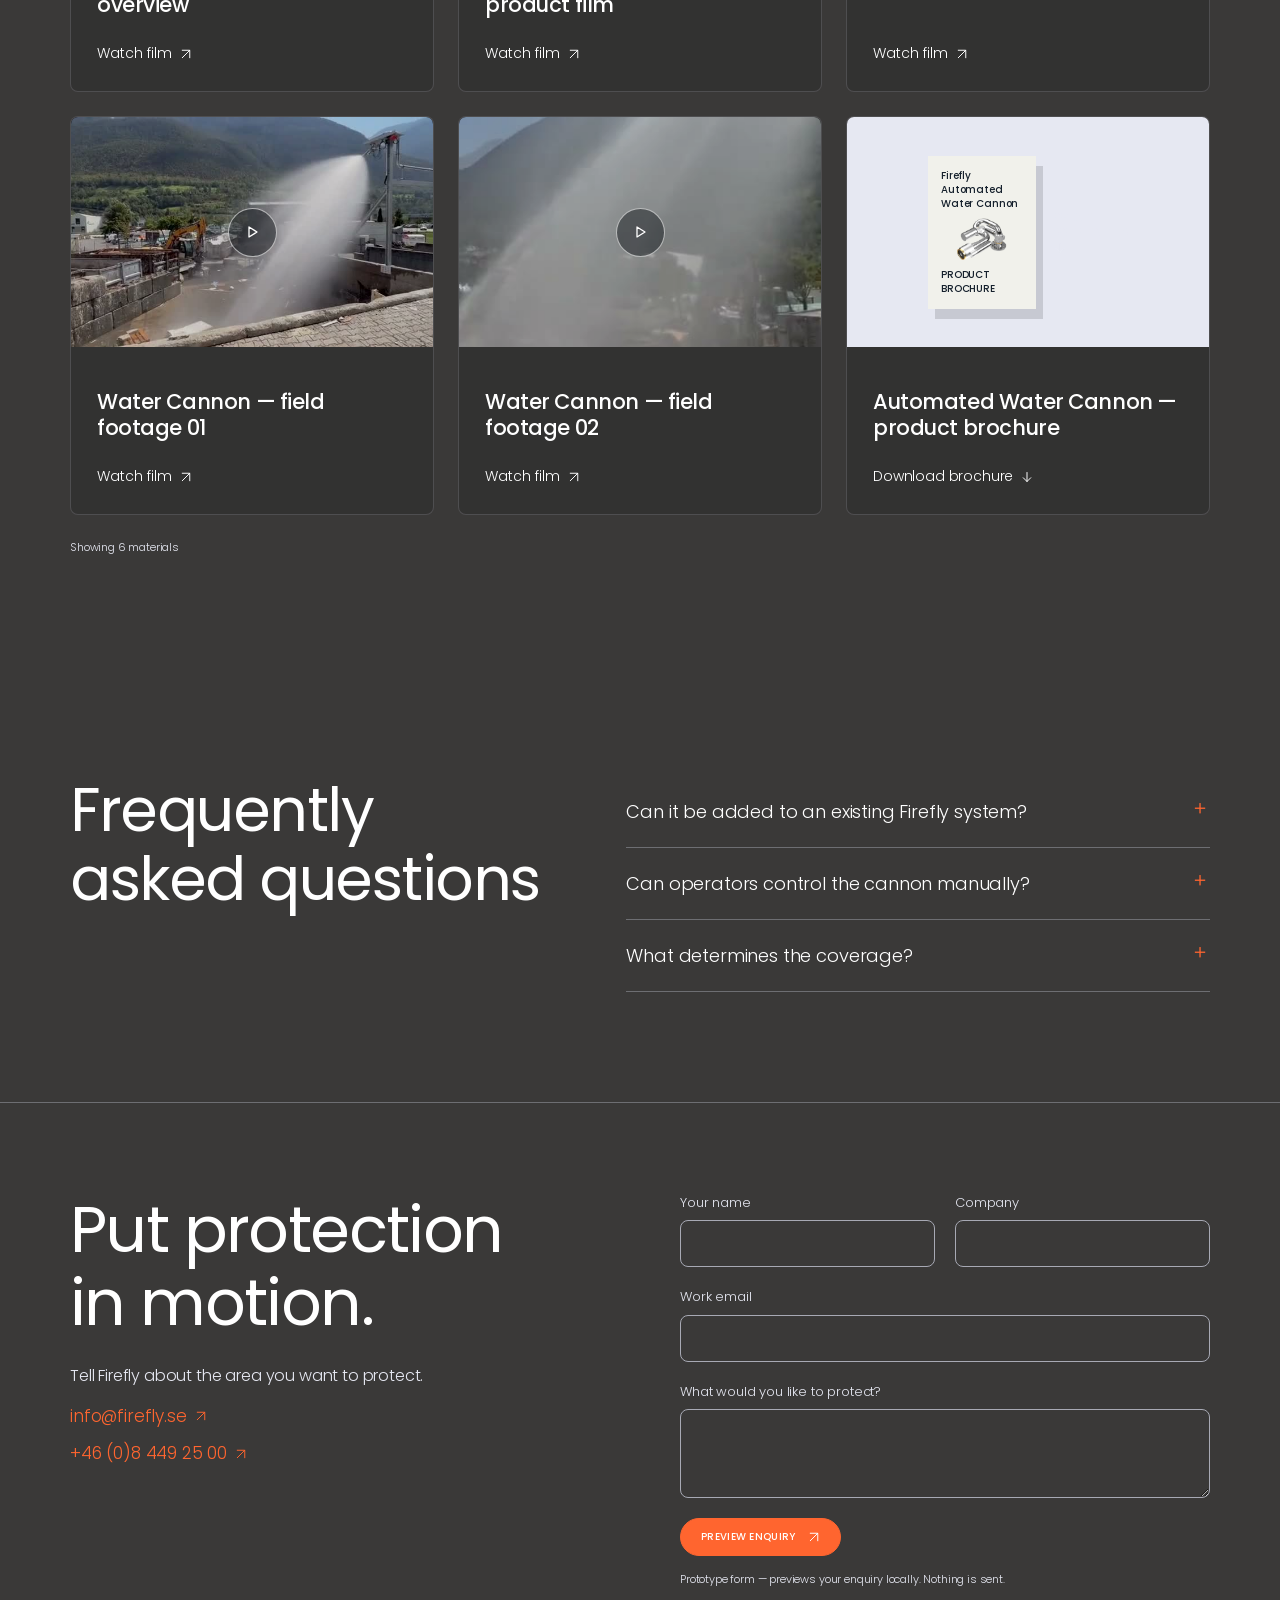
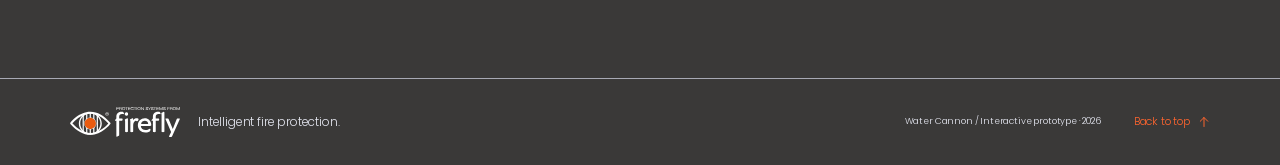
==== commit c1ea82ca: "Clarify campaign copy against Firefly product sources" ====
--- a/index.html
+++ b/index.html
@@ -1,13 +1,13 @@
 <!doctype html>
-<html lang="en"><head><meta charset="utf-8"><meta name="viewport" content="width=device-width,initial-scale=1"><meta name="theme-color" content="#000000"><meta name="description" content="Explore the Firefly Automated Water Cannon. Automatic detection and targeted fire suppression for large open areas."><title>Firefly Automated Water Cannon — Preview</title><link rel="stylesheet" href="style.css"><link rel="stylesheet" href="themes.css"><link rel="stylesheet" href="black-charcoal.css?v=3949bad"><script src="app.js?v=aerial-20261006" defer></script><meta name="robots" content="noindex,nofollow"></head>
+<html lang="en"><head><meta charset="utf-8"><meta name="viewport" content="width=device-width,initial-scale=1"><meta name="theme-color" content="#000000"><meta name="description" content="Explore the Firefly Automated Water Cannon. Automatic detection and targeted fire suppression for large open areas."><title>Firefly Automated Water Cannon — Preview</title><link rel="stylesheet" href="style.css"><link rel="stylesheet" href="themes.css"><link rel="stylesheet" href="black-charcoal.css?v=3949bad"><script src="app.js?v=content-audit-20261006" defer></script><meta name="robots" content="noindex,nofollow"></head>
 <body data-theme="charcoal"><a class="skip" href="#main">Skip to content</a>
 <header class="site-header"><a href="#top" class="brand" aria-label="Firefly home"><img src="assets/logo.svg" alt="Firefly" width="144" height="40"></a><button class="menu-toggle" aria-label="Open menu" aria-expanded="false" aria-controls="navigation"><svg width="24" height="24" viewBox="0 0 24 24" aria-hidden="true"><path d="M4 7.5h16v1.5H4z"></path><path d="M4 15h16v1.5H4z"></path></svg></button><nav id="navigation" aria-label="Campaign navigation"><button class="menu-close" aria-label="Close menu"><svg width="24" height="24" viewBox="0 0 24 24" aria-hidden="true"><path d="m4 4 16 16M20 4 4 20" fill="none" stroke="currentColor" stroke-width="1.3"/></svg></button><div class="campaign-links"><a class="campaign-link" href="#overview">Overview</a><a class="campaign-link" href="#how">How it works</a><a class="campaign-link" href="#models">Models</a><a class="campaign-link" href="#resources">Resources</a></div><a class="nav-contact" href="#contact">Contact us</a></nav><details class="site-language"><summary aria-label="Language: English"><img src="assets/flag-en.svg" alt="" width="18" height="12"><span>EN</span></summary><div aria-label="Language options"><a href="https://firefly.se/sv/" target="_blank" rel="noopener" lang="sv" aria-label="Svenska"><img src="assets/flag-sv.svg" alt="" width="18" height="12"><span>SV</span></a><a href="https://firefly.se/it/" target="_blank" rel="noopener" lang="it" aria-label="Italiano"><img src="assets/flag-it.svg" alt="" width="18" height="12"><span>IT</span></a><a href="https://firefly.se/pt-br/" target="_blank" rel="noopener" lang="pt-br" aria-label="Português (Brasil)"><img src="assets/flag-pt-br.svg" alt="" width="18" height="12"><span>PT-BR</span></a><a href="https://firefly.se/es/" target="_blank" rel="noopener" lang="es" aria-label="Español"><img src="assets/flag-es.svg" alt="" width="18" height="12"><span>ES</span></a><a href="https://www.firefly.com.pl/" target="_blank" rel="noopener" lang="pl" aria-label="Polski"><img src="assets/flag-pl.png" alt="" width="18" height="12"><span>PL</span></a><a href="https://fireflynorthamerica.com/" target="_blank" rel="noopener" lang="en-us" aria-label="English (US)"><img src="assets/flag-us.png" alt="" width="18" height="12"><span>EN-US</span></a></div></details></header>
 <main id="main"><section class="cinema-hero" id="top"><div class="cinema-heading"><h1>Firefly Automated<br>Water Cannon</h1><p class="hero-byline">Precision. When it matters most.</p></div><div class="cinema-stage"><video id="hero-video" muted loop playsinline autoplay preload="metadata" poster="assets/hero-poster.jpg" aria-label="Water Cannon product close-ups, excerpt from 17 to 30 seconds"><source src="assets/hero-17-30.mp4" type="video/mp4"></video></div><button id="hero-play" class="cinema-control" aria-label="Pause hero film"><svg class="ui-icon ui-icon-pause" viewBox="0 0 16 16" aria-hidden="true" focusable="false"><path d="M5 3v10M11 3v10"/></svg></button><div class="cinema-summary"><div class="actions"><a class="button primary" href="#how">Explore the system</a><button class="button secondary" data-video="product">Watch the full film <span><svg class="ui-icon ui-icon-play" viewBox="0 0 16 16" aria-hidden="true" focusable="false"><path d="m5 3 8 5-8 5Z"/></svg></span></button></div></div></section>
 <section id="overview" class="intro wrap"><div class="intro-grid"><h2>Automatic detection.<br>Targeted suppression.</h2><div class="intro-copy"><p class="intro-lead">Built for large, open risk areas.</p><p class="intro-description">For recycling facilities and open or semi-open risk areas, the Water Cannon brings detection and suppression together in one automatic system.</p><p class="intro-note">Designed to work as part of a new Firefly installation or as an upgrade to an existing system.</p></div></div><div class="application-showcase"><div class="application-tabs" role="group" aria-label="Explore application views"><button data-application="field-01" aria-pressed="true">Outdoor storage</button><button data-application="field-02" aria-pressed="false">Targeted water delivery</button><button data-application="hall" aria-pressed="false">Indoor storage bays</button></div><div class="application-media"><video id="application-video" muted loop playsinline autoplay preload="metadata" poster="assets/field-01-poster.jpg" aria-label="Supplied field footage of water cannon operation"><source src="assets/field-01.mp4" type="video/mp4"></video><img id="application-image" src="assets/hall.webp" alt="Supplied illustration of water cannon protection in indoor storage bays" hidden loading="lazy"><span id="application-illustration-label" hidden>Application illustration</span><button id="application-play" aria-label="Pause application film"><svg class="ui-icon ui-icon-pause" viewBox="0 0 16 16" aria-hidden="true" focusable="false"><path d="M5 3v10M11 3v10"/></svg></button></div><div class="application-caption"><div><p id="application-kind">FIELD FOOTAGE</p><h3 id="application-title">Automatic protection for open storage.</h3></div><p id="application-description">Flame detectors monitor open storage areas and automatically direct the water cannon towards the affected zone when a fire is detected.</p></div></div><div class="benefits"><article><img class="benefit-icon" src="assets/icon-automatic.svg" alt="" width="48" height="48"><h3>Acts automatically</h3><p>Detection, aiming and water release without waiting for an operator.</p></article><article><img class="benefit-icon" src="assets/icon-targeted.svg" alt="" width="48" height="48"><h3>Targets the risk</h3><p>Water is directed towards the affected area.</p></article><article><img class="benefit-icon" src="assets/icon-integration.svg" alt="" width="48" height="48"><h3>Fits your system</h3><p>Connect to the Firefly Eximio platform.</p></article></div></section>
-<section id="how" class="how section-tone"><div class="wrap"><div class="section-head"><div><h2>From detection<br>to action.</h2></div><p class="muted">Explore the response, step by step.</p></div><div class="how-grid"><div class="step-list" role="tablist" aria-label="System response"><button role="tab" id="step-0" aria-controls="step-panel" aria-selected="true" data-step="0"><span>01</span><div><strong>Monitor</strong><small>Watch each protected zone</small></div><b><svg class="ui-icon ui-icon-diagonal" viewBox="0 0 16 16" aria-hidden="true" focusable="false"><path d="M3 13 13 3M3 3h10v10"/></svg></b></button><button role="tab" id="step-1" aria-controls="step-panel" aria-selected="false" tabindex="-1" data-step="1"><span>02</span><div><strong>Detect & aim</strong><small>Identify the fire and target the area</small></div><b><svg class="ui-icon ui-icon-diagonal" viewBox="0 0 16 16" aria-hidden="true" focusable="false"><path d="M3 13 13 3M3 3h10v10"/></svg></b></button><button role="tab" id="step-2" aria-controls="step-panel" aria-selected="false" tabindex="-1" data-step="2"><span>03</span><div><strong>Suppress</strong><small>Release water automatically</small></div><b><svg class="ui-icon ui-icon-diagonal" viewBox="0 0 16 16" aria-hidden="true" focusable="false"><path d="M3 13 13 3M3 3h10v10"/></svg></b></button></div><div id="step-panel" role="tabpanel" aria-labelledby="step-0" tabindex="0"><div class="scene" data-state="0"><img id="step-image" src="assets/site.webp" alt="Water cannon installed above a recycling storage area" loading="lazy" width="1280" height="960"><svg class="bay-zones" viewBox="0 0 1448 1086" preserveAspectRatio="xMidYMid slice" aria-hidden="true"><polygon class="zone-area z1" points="0,742 648,681 910,711 0,852"/><polygon class="zone-area z2" points="130,1086 635,828 942,788 1110,835 515,1086"/><text class="zone-label" x="370" y="779" transform="rotate(-10 370 779)">ZONE 01</text><text class="zone-label" x="690" y="943" transform="rotate(-25 690 943)">ZONE 02</text><path class="zone-target" d="M880 826v48M856 850h48"/></svg><span class="scene-note">Illustrative sequence</span><div class="scene-status"><span class="signal"></span><span id="status-text">ZONES MONITORED</span></div></div><div class="step-description"><span id="step-number">01 / MONITOR</span><p id="step-text">Flame detectors continuously monitor the defined protection zones.</p></div></div></div><div class="how-foot"><span>Fully autonomous operation</span><button class="text-button" data-video="detection">Watch detection & suppression <span><svg class="ui-icon ui-icon-play" viewBox="0 0 16 16" aria-hidden="true" focusable="false"><path d="m5 3 8 5-8 5Z"/></svg></span></button></div></div></section>
-<section id="models" class="models wrap"><div class="section-head"><div><h2>Two models.<br>Different reach and flow.</h2></div><p class="muted">Compare nominal performance at 5 bar.</p></div><div class="model-grid"><div class="model-visual"><div class="model-switch" role="tablist" aria-label="Water cannon model"><button role="tab" id="dn50-tab" aria-controls="model-panel" aria-selected="true" data-model="dn50">DN50 <span>2″</span></button><button role="tab" id="dn80-tab" aria-controls="model-panel" aria-selected="false" tabindex="-1" data-model="dn80">DN80 <span>3″</span></button></div><img id="model-image" src="assets/dn50.webp" alt="Firefly DN50 water cannon" loading="lazy" width="1900" height="1069"><span class="visual-note">316L STAINLESS STEEL / 24V BLDC MOTOR</span></div><div id="model-panel" role="tabpanel" aria-labelledby="dn50-tab"><p class="eyebrow" id="model-heading">DN50 / 2 INCH</p><div class="main-specs"><div><strong id="range">30<span>m</span></strong><span>Operational reach @ 5 bar</span></div><div><strong id="flow">925</strong><span>Litres / minute @ 5 bar</span></div></div><dl class="specs"><div><dt>Horizontal movement</dt><dd>360°</dd></div><div><dt>Vertical movement</dt><dd>180°</dd></div><div><dt>Weight</dt><dd id="weight">19 kg</dd></div><div><dt>Operating temperature</dt><dd>−25°C to +70°C</dd></div></dl><p class="spec-note">Coverage depends on installation and operating conditions. Firefly engineers the solution for your site.</p><a class="button secondary" href="assets/water-cannon-brochure.pdf" target="_blank" rel="noopener">Full product brochure <span><svg class="ui-icon ui-icon-diagonal" viewBox="0 0 16 16" aria-hidden="true" focusable="false"><path d="M3 13 13 3M3 3h10v10"/></svg></span></a></div></div></section>
+<section id="how" class="how section-tone"><div class="wrap"><div class="section-head"><div><h2>From detection<br>to action.</h2></div><p class="muted">Explore the response, step by step.</p></div><div class="how-grid"><div class="step-list" role="tablist" aria-label="System response"><button role="tab" id="step-0" aria-controls="step-panel" aria-selected="true" data-step="0"><span>01</span><div><strong>Monitor</strong><small>Watch each protected zone</small></div><b><svg class="ui-icon ui-icon-diagonal" viewBox="0 0 16 16" aria-hidden="true" focusable="false"><path d="M3 13 13 3M3 3h10v10"/></svg></b></button><button role="tab" id="step-1" aria-controls="step-panel" aria-selected="false" tabindex="-1" data-step="1"><span>02</span><div><strong>Detect & aim</strong><small>Detect flames and target the zone</small></div><b><svg class="ui-icon ui-icon-diagonal" viewBox="0 0 16 16" aria-hidden="true" focusable="false"><path d="M3 13 13 3M3 3h10v10"/></svg></b></button><button role="tab" id="step-2" aria-controls="step-panel" aria-selected="false" tabindex="-1" data-step="2"><span>03</span><div><strong>Suppress</strong><small>Release water automatically</small></div><b><svg class="ui-icon ui-icon-diagonal" viewBox="0 0 16 16" aria-hidden="true" focusable="false"><path d="M3 13 13 3M3 3h10v10"/></svg></b></button></div><div id="step-panel" role="tabpanel" aria-labelledby="step-0" tabindex="0"><div class="scene" data-state="0"><img id="step-image" src="assets/site.webp" alt="Water cannon installed above a recycling storage area" loading="lazy" width="1280" height="960"><svg class="bay-zones" viewBox="0 0 1448 1086" preserveAspectRatio="xMidYMid slice" aria-hidden="true"><polygon class="zone-area z1" points="0,742 648,681 910,711 0,852"/><polygon class="zone-area z2" points="130,1086 635,828 942,788 1110,835 515,1086"/><text class="zone-label" x="370" y="779" transform="rotate(-10 370 779)">ZONE 01</text><text class="zone-label" x="690" y="943" transform="rotate(-25 690 943)">ZONE 02</text><path class="zone-target" d="M880 826v48M856 850h48"/></svg><span class="scene-note">Illustrative sequence</span><div class="scene-status"><span class="signal"></span><span id="status-text">ZONES MONITORED</span></div></div><div class="step-description"><span id="step-number">01 / MONITOR</span><p id="step-text">Flame detectors continuously monitor the defined protection zones.</p></div></div></div><div class="how-foot"><span>Fully autonomous operation</span><button class="text-button" data-video="detection">Watch detection & suppression <span><svg class="ui-icon ui-icon-play" viewBox="0 0 16 16" aria-hidden="true" focusable="false"><path d="m5 3 8 5-8 5Z"/></svg></span></button></div></div></section>
+<section id="models" class="models wrap"><div class="section-head"><div><h2>Two models.<br>Different reach and flow.</h2></div><p class="muted">Compare nominal performance at 5 bar.</p></div><div class="model-grid"><div class="model-visual"><div class="model-switch" role="tablist" aria-label="Water cannon model"><button role="tab" id="dn50-tab" aria-controls="model-panel" aria-selected="true" data-model="dn50">DN50 <span>2″</span></button><button role="tab" id="dn80-tab" aria-controls="model-panel" aria-selected="false" tabindex="-1" data-model="dn80">DN80 <span>3″</span></button></div><img id="model-image" src="assets/dn50.webp" alt="Firefly DN50 water cannon" loading="lazy" width="1900" height="1069"><span class="visual-note">316L STAINLESS STEEL / 24V BLDC MOTOR</span></div><div id="model-panel" role="tabpanel" aria-labelledby="dn50-tab"><p class="eyebrow" id="model-heading">DN50 / 2 INCH</p><div class="main-specs"><div><strong id="range">30<span>m</span></strong><span>Operational reach @ 5 bar</span></div><div><strong id="flow">925</strong><span>Litres / minute @ 5 bar</span></div></div><dl class="specs"><div><dt>Rotational movement</dt><dd>360°</dd></div><div><dt>Vertical movement</dt><dd>180°</dd></div><div><dt>Weight</dt><dd id="weight">19 kg</dd></div><div><dt>Temperature range</dt><dd>−25°C to +70°C</dd></div></dl><p class="spec-note">Coverage depends on installation and operating conditions. Firefly engineers the solution for your site.</p><a class="button secondary" href="assets/water-cannon-brochure.pdf" target="_blank" rel="noopener">Full product brochure <span><svg class="ui-icon ui-icon-diagonal" viewBox="0 0 16 16" aria-hidden="true" focusable="false"><path d="M3 13 13 3M3 3h10v10"/></svg></span></a></div></div></section>
 <section id="resources" class="resources section-tone"><div class="wrap"><div class="section-head"><div><h2>Take a closer look.</h2></div><p class="muted">Films and product literature.<br>Everything in one place.</p></div><div class="filters" role="group" aria-label="Filter resources"><button aria-pressed="true" data-filter="all">All materials <span>6</span></button><button aria-pressed="false" data-filter="video">Videos <span>5</span></button><button aria-pressed="false" data-filter="document">Brochures & leaflets <span>1</span></button></div><div id="resource-grid" class="resource-grid"></div><p class="resource-status" role="status" id="resource-count">Showing 6 materials</p></div></section>
-<section class="faq wrap"><div class="faq-grid"><h2>Frequently asked questions</h2><div><details><summary>Can it be added to an existing Firefly system?</summary><p>Yes. Firefly can integrate the Water Cannon into a new system or assess it as an upgrade to an existing installation.</p></details><details><summary>Can operators control the cannon manually?</summary><p>Manual control options include a joystick, ONE App and ONE Webb.</p></details><details><summary>What determines the coverage?</summary><p>Pressure, mounting height, elevation and spray pattern affect reach. Firefly will assess the requirements of your protected area.</p></details></div></div></section>
+<section class="faq wrap"><div class="faq-grid"><h2>Frequently asked questions</h2><div><details><summary>Can it be added to an existing Firefly system?</summary><p>Yes. Firefly can integrate the Water Cannon into a new system or assess it as an upgrade to an existing installation.</p></details><details><summary>Can operators control the cannon manually?</summary><p>Manual control options include a joystick, ONE App and ONE Web.</p></details><details><summary>What determines the coverage?</summary><p>Pressure, mounting height, elevation and spray pattern affect reach. Firefly will assess the requirements of your protected area.</p></details></div></div></section>
 <section id="contact" class="contact wrap"><div><h2>Put protection<br>in motion.</h2><p>Tell Firefly about the area you want to protect.</p><a class="contact-link" href="mailto:info@firefly.se">info@firefly.se <svg class="ui-icon ui-icon-diagonal" viewBox="0 0 16 16" aria-hidden="true" focusable="false"><path d="M3 13 13 3M3 3h10v10"/></svg></a><a class="contact-link" href="tel:+4684492500">+46 (0)8 449 25 00 <svg class="ui-icon ui-icon-diagonal" viewBox="0 0 16 16" aria-hidden="true" focusable="false"><path d="M3 13 13 3M3 3h10v10"/></svg></a></div><form id="contact-form"><div class="form-pair"><label>Your name<input name="name" autocomplete="name" required></label><label>Company<input name="company" autocomplete="organization" required></label></div><label>Work email<input name="email" type="email" autocomplete="email" required></label><label>What would you like to protect?<textarea name="message" rows="3" required></textarea></label><button class="button primary" type="submit">Preview enquiry <span><svg class="ui-icon ui-icon-diagonal" viewBox="0 0 16 16" aria-hidden="true" focusable="false"><path d="M3 13 13 3M3 3h10v10"/></svg></span></button><small class="form-note">Prototype form — previews your enquiry locally. Nothing is sent.</small><div id="form-result" role="status" hidden></div></form></section>
 </main><footer class="wrap"><img src="assets/logo.svg" alt="Firefly" width="120" height="34"><p>Intelligent fire protection.</p><span>Water Cannon / Interactive prototype · 2026</span><a href="#top">Back to top <svg class="ui-icon ui-icon-up" viewBox="0 0 16 16" aria-hidden="true" focusable="false"><path d="M8 14V2M3 7l5-5 5 5"/></svg></a></footer>
 <dialog id="video-dialog" aria-labelledby="video-title"><div class="dialog-head"><h2 id="video-title">Product film</h2><button id="close-video" aria-label="Close video">✕</button></div><video id="video-player" controls playsinline preload="none"></video><p id="video-error" hidden>Could not play this film. <a id="video-fallback" href="">Open the MP4 file</a>.</p></dialog>
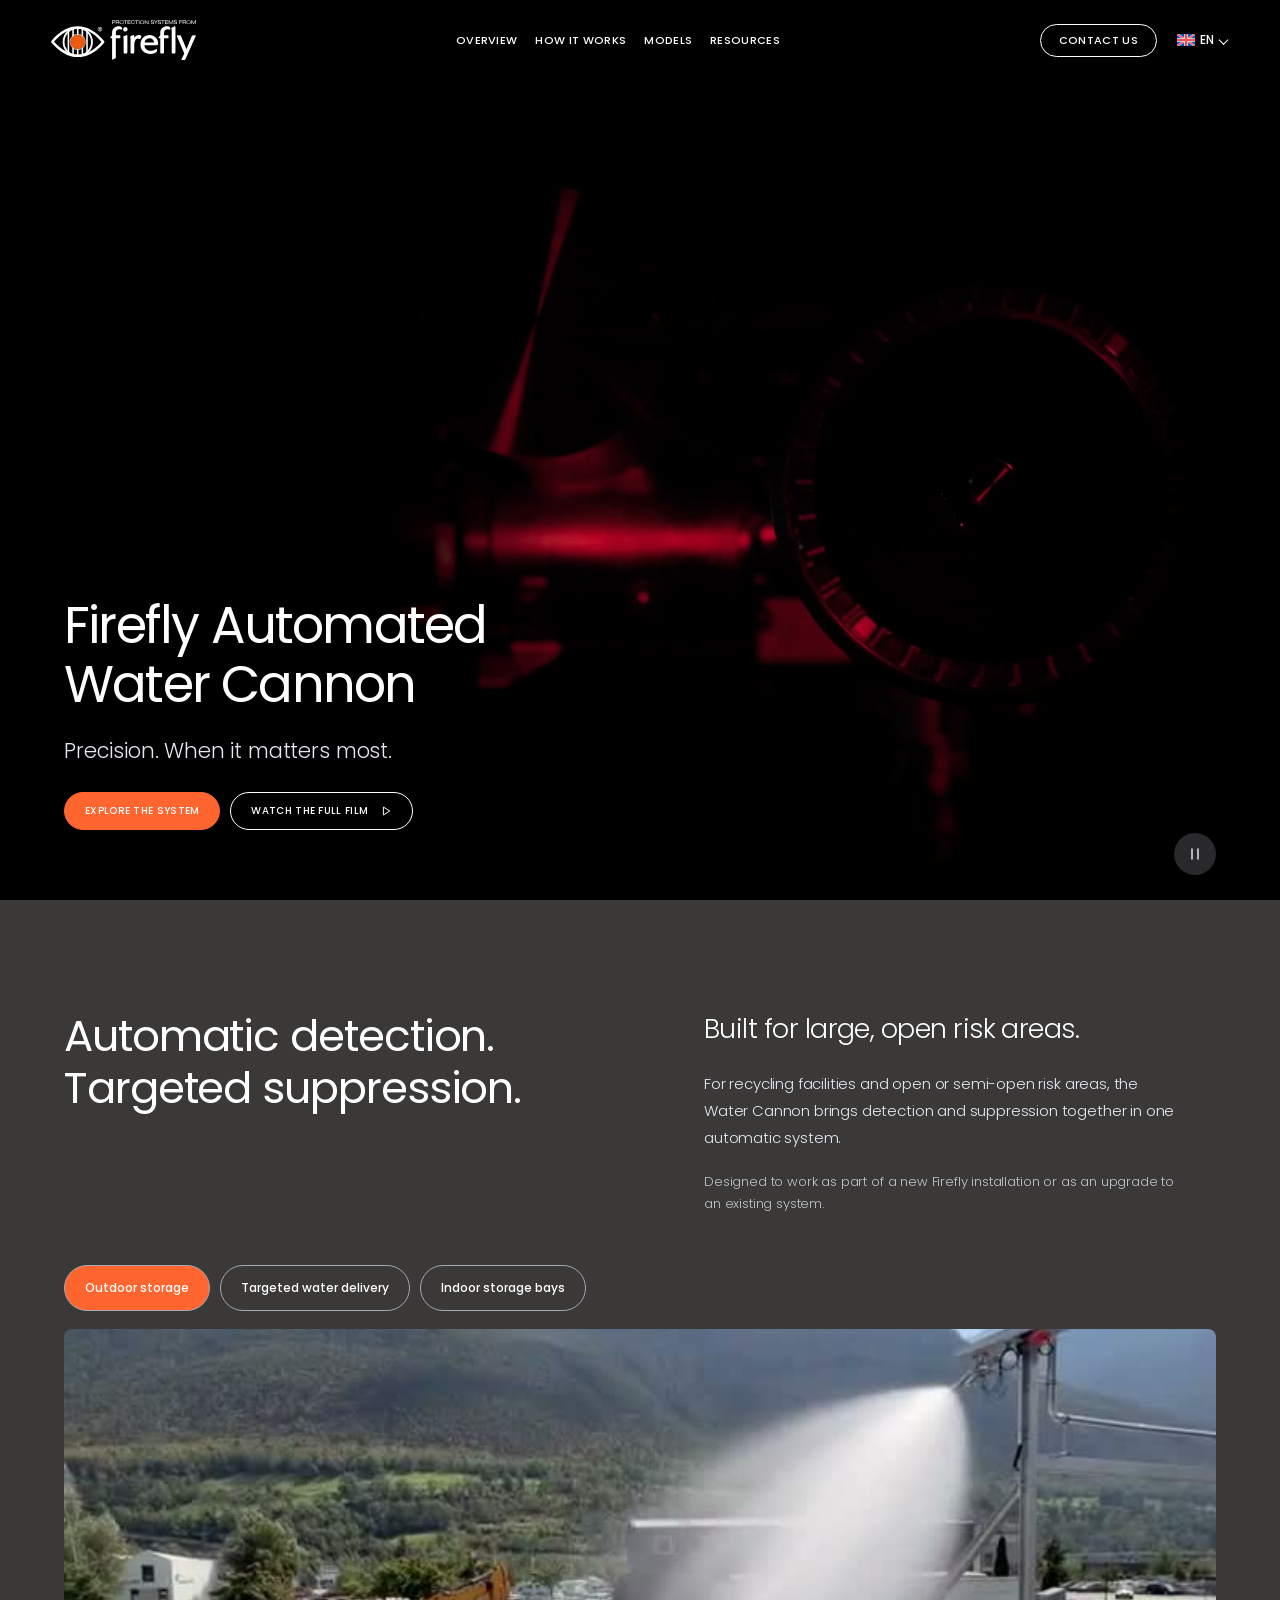
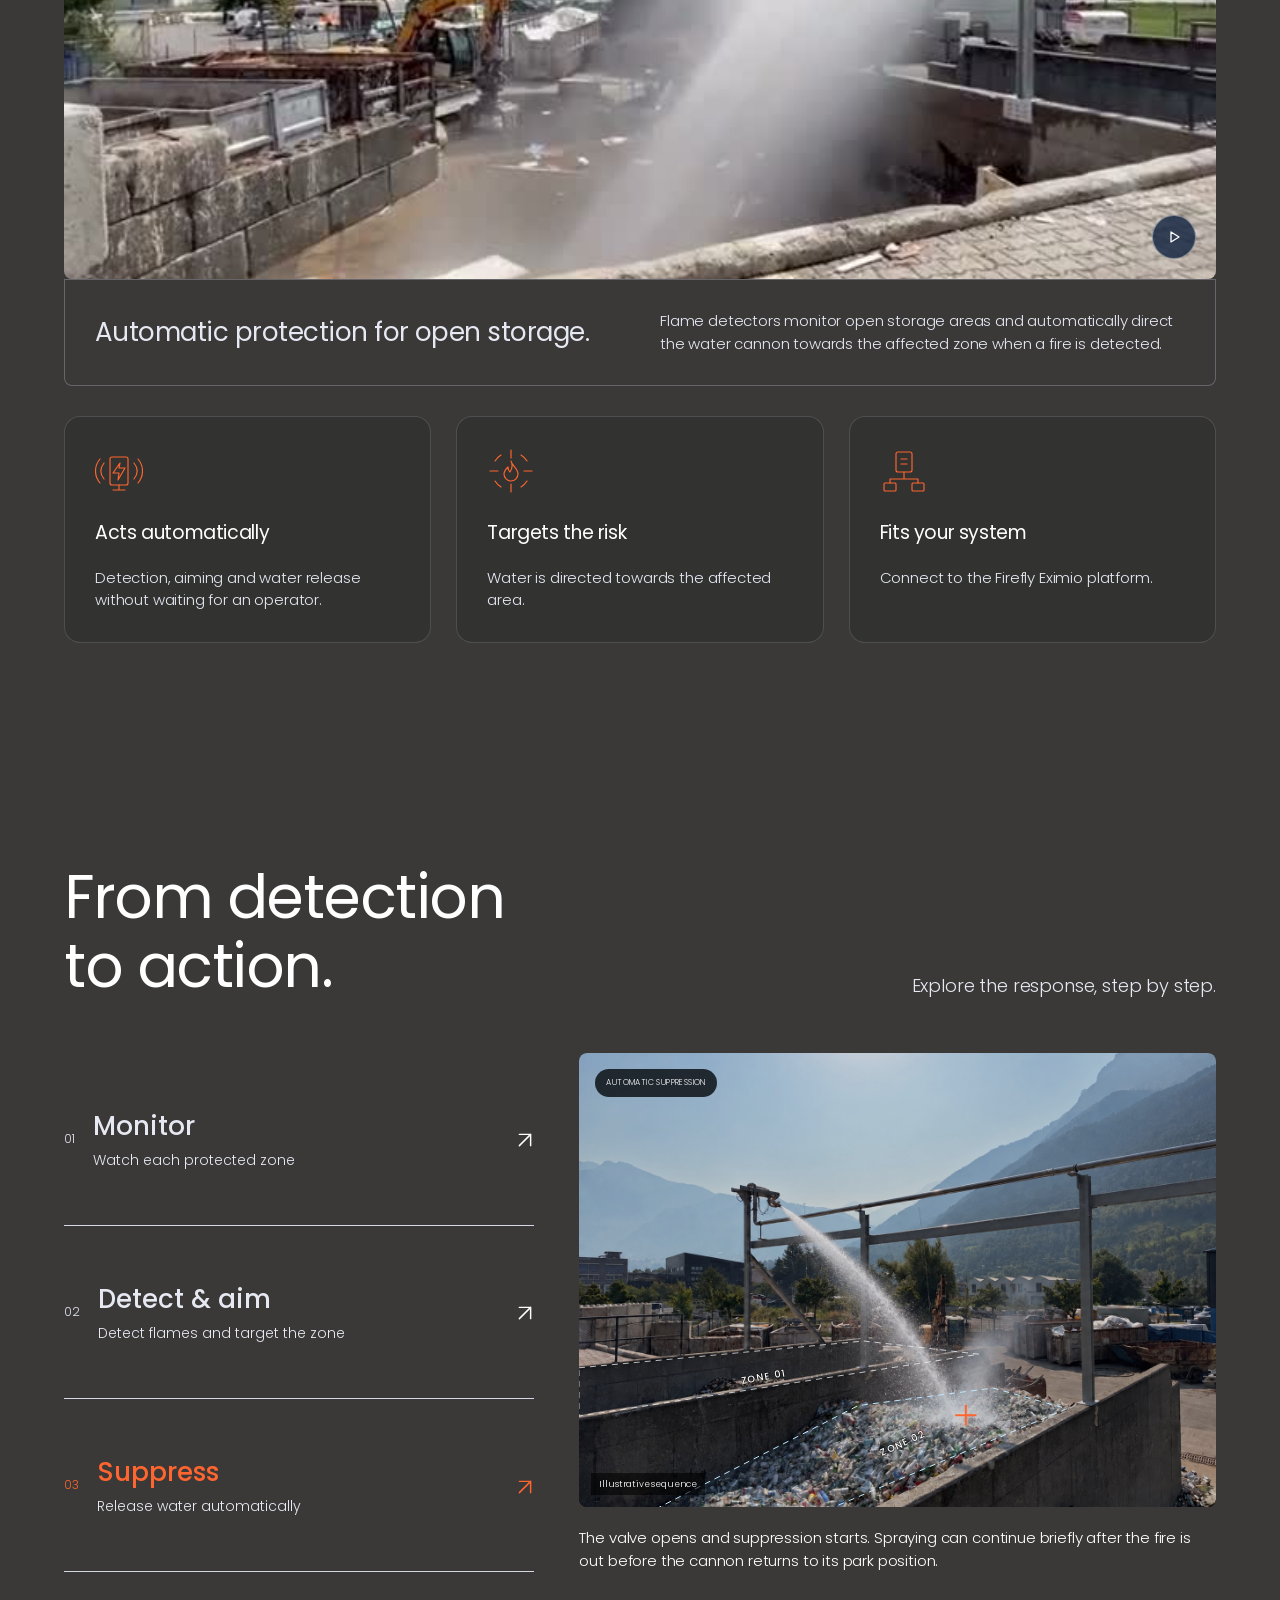
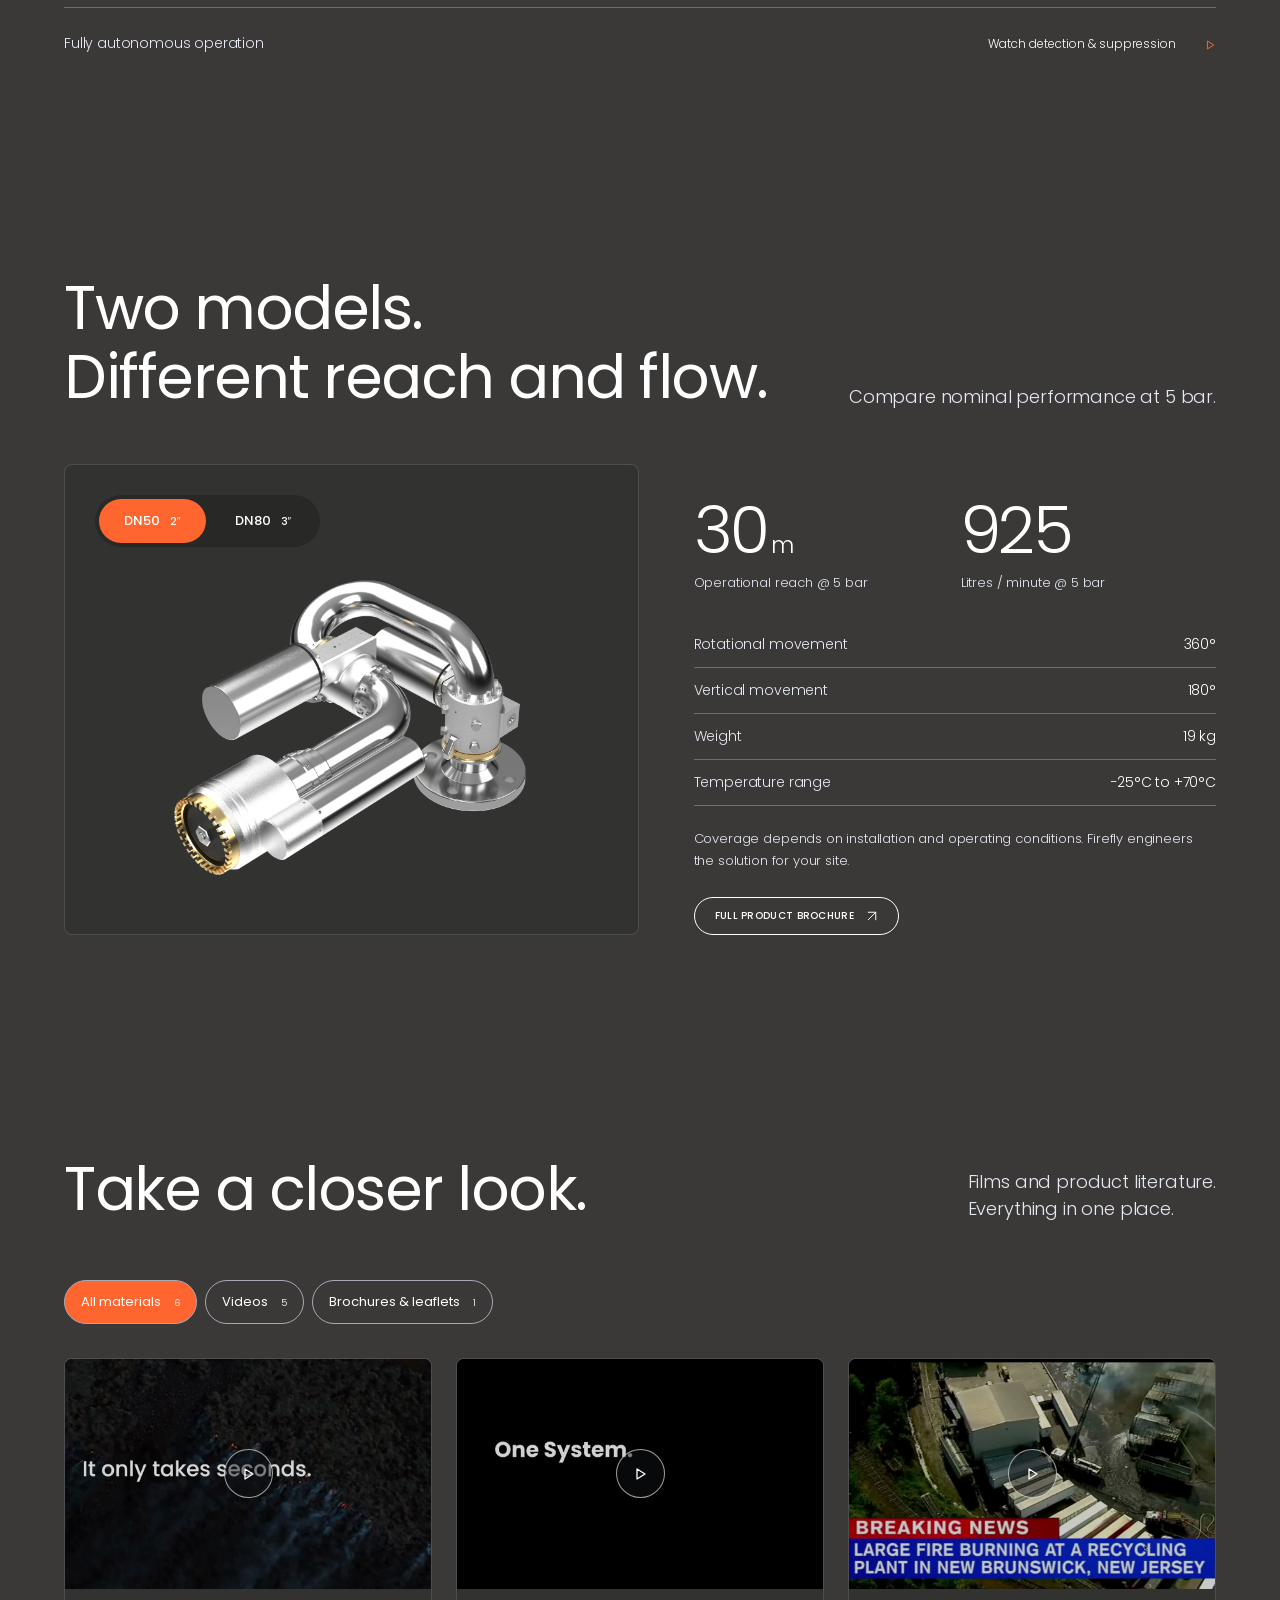
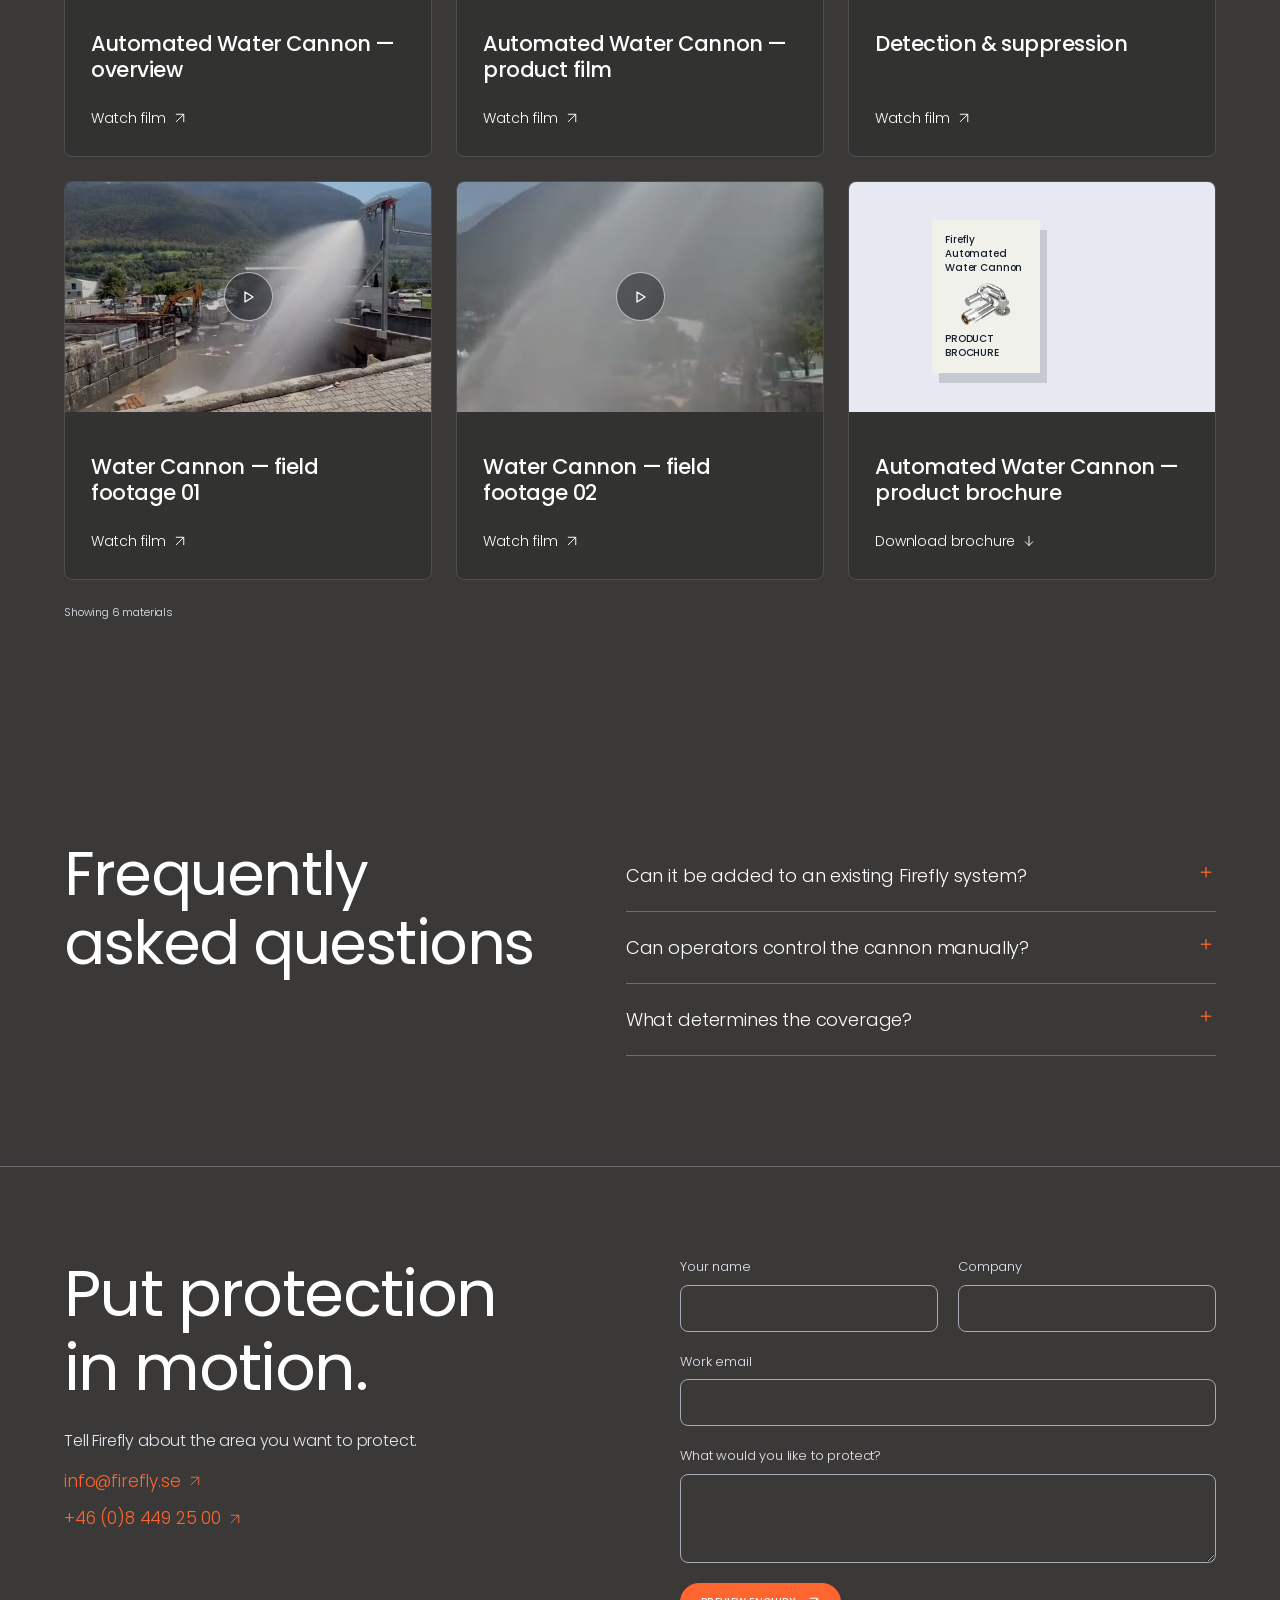
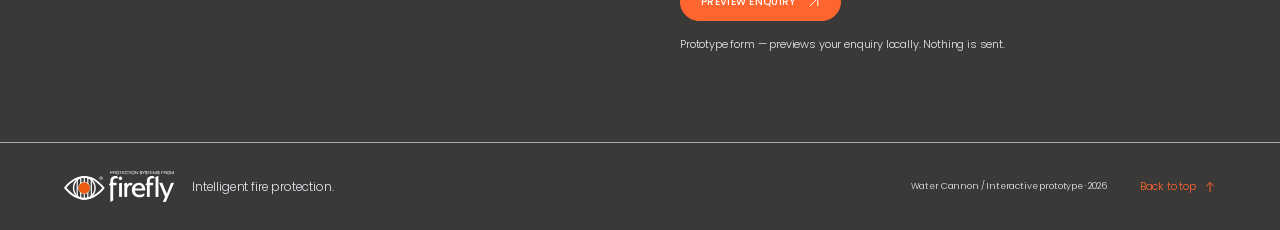
==== commit 906ea745: "Align hero with shared 1920px canvas and fill desktop viewport" ====
--- a/index.html
+++ b/index.html
@@ -1,8 +1,8 @@
 <!doctype html>
-<html lang="en"><head><meta charset="utf-8"><meta name="viewport" content="width=device-width,initial-scale=1"><meta name="theme-color" content="#000000"><meta name="description" content="Explore the Firefly Automated Water Cannon. Automatic detection and targeted fire suppression for large open areas."><title>Firefly Automated Water Cannon — Preview</title><link rel="stylesheet" href="style.css"><link rel="stylesheet" href="themes.css"><link rel="stylesheet" href="black-charcoal.css?v=3949bad"><script src="app.js?v=content-audit-20261006" defer></script><meta name="robots" content="noindex,nofollow"></head>
+<html lang="en"><head><meta charset="utf-8"><meta name="viewport" content="width=device-width,initial-scale=1"><meta name="theme-color" content="#000000"><meta name="description" content="Explore the Firefly Automated Water Cannon. Automatic detection and targeted fire suppression for large open areas."><title>Black / Charcoal — Firefly Water Cannon</title><link rel="stylesheet" href="style.css"><link rel="stylesheet" href="themes.css"><link rel="stylesheet" href="black-charcoal.css?v=hero-sizing-20261006"><script src="app.js?v=hero-sizing-20261006" defer></script><meta name="robots" content="noindex,nofollow"></head>
 <body data-theme="charcoal"><a class="skip" href="#main">Skip to content</a>
 <header class="site-header"><a href="#top" class="brand" aria-label="Firefly home"><img src="assets/logo.svg" alt="Firefly" width="144" height="40"></a><button class="menu-toggle" aria-label="Open menu" aria-expanded="false" aria-controls="navigation"><svg width="24" height="24" viewBox="0 0 24 24" aria-hidden="true"><path d="M4 7.5h16v1.5H4z"></path><path d="M4 15h16v1.5H4z"></path></svg></button><nav id="navigation" aria-label="Campaign navigation"><button class="menu-close" aria-label="Close menu"><svg width="24" height="24" viewBox="0 0 24 24" aria-hidden="true"><path d="m4 4 16 16M20 4 4 20" fill="none" stroke="currentColor" stroke-width="1.3"/></svg></button><div class="campaign-links"><a class="campaign-link" href="#overview">Overview</a><a class="campaign-link" href="#how">How it works</a><a class="campaign-link" href="#models">Models</a><a class="campaign-link" href="#resources">Resources</a></div><a class="nav-contact" href="#contact">Contact us</a></nav><details class="site-language"><summary aria-label="Language: English"><img src="assets/flag-en.svg" alt="" width="18" height="12"><span>EN</span></summary><div aria-label="Language options"><a href="https://firefly.se/sv/" target="_blank" rel="noopener" lang="sv" aria-label="Svenska"><img src="assets/flag-sv.svg" alt="" width="18" height="12"><span>SV</span></a><a href="https://firefly.se/it/" target="_blank" rel="noopener" lang="it" aria-label="Italiano"><img src="assets/flag-it.svg" alt="" width="18" height="12"><span>IT</span></a><a href="https://firefly.se/pt-br/" target="_blank" rel="noopener" lang="pt-br" aria-label="Português (Brasil)"><img src="assets/flag-pt-br.svg" alt="" width="18" height="12"><span>PT-BR</span></a><a href="https://firefly.se/es/" target="_blank" rel="noopener" lang="es" aria-label="Español"><img src="assets/flag-es.svg" alt="" width="18" height="12"><span>ES</span></a><a href="https://www.firefly.com.pl/" target="_blank" rel="noopener" lang="pl" aria-label="Polski"><img src="assets/flag-pl.png" alt="" width="18" height="12"><span>PL</span></a><a href="https://fireflynorthamerica.com/" target="_blank" rel="noopener" lang="en-us" aria-label="English (US)"><img src="assets/flag-us.png" alt="" width="18" height="12"><span>EN-US</span></a></div></details></header>
-<main id="main"><section class="cinema-hero" id="top"><div class="cinema-heading"><h1>Firefly Automated<br>Water Cannon</h1><p class="hero-byline">Precision. When it matters most.</p></div><div class="cinema-stage"><video id="hero-video" muted loop playsinline autoplay preload="metadata" poster="assets/hero-poster.jpg" aria-label="Water Cannon product close-ups, excerpt from 17 to 30 seconds"><source src="assets/hero-17-30.mp4" type="video/mp4"></video></div><button id="hero-play" class="cinema-control" aria-label="Pause hero film"><svg class="ui-icon ui-icon-pause" viewBox="0 0 16 16" aria-hidden="true" focusable="false"><path d="M5 3v10M11 3v10"/></svg></button><div class="cinema-summary"><div class="actions"><a class="button primary" href="#how">Explore the system</a><button class="button secondary" data-video="product">Watch the full film <span><svg class="ui-icon ui-icon-play" viewBox="0 0 16 16" aria-hidden="true" focusable="false"><path d="m5 3 8 5-8 5Z"/></svg></span></button></div></div></section>
+<main id="main"><section class="cinema-hero" id="top"><div class="cinema-frame wrap"><div class="cinema-heading"><h1>Firefly Automated<br>Water Cannon</h1><p class="hero-byline">Precision. When it matters most.</p></div><div class="cinema-stage"><video id="hero-video" muted loop playsinline autoplay preload="metadata" poster="assets/hero-poster.jpg" aria-label="Water Cannon product close-ups, excerpt from 17 to 30 seconds"><source src="assets/hero-17-30.mp4" type="video/mp4"></video></div><button id="hero-play" class="cinema-control" aria-label="Pause hero film"><svg class="ui-icon ui-icon-pause" viewBox="0 0 16 16" aria-hidden="true" focusable="false"><path d="M5 3v10M11 3v10"/></svg></button><div class="cinema-summary"><div class="actions"><a class="button primary" href="#how">Explore the system</a><button class="button secondary" data-video="product">Watch the full film <span><svg class="ui-icon ui-icon-play" viewBox="0 0 16 16" aria-hidden="true" focusable="false"><path d="m5 3 8 5-8 5Z"/></svg></span></button></div></div></div></section>
 <section id="overview" class="intro wrap"><div class="intro-grid"><h2>Automatic detection.<br>Targeted suppression.</h2><div class="intro-copy"><p class="intro-lead">Built for large, open risk areas.</p><p class="intro-description">For recycling facilities and open or semi-open risk areas, the Water Cannon brings detection and suppression together in one automatic system.</p><p class="intro-note">Designed to work as part of a new Firefly installation or as an upgrade to an existing system.</p></div></div><div class="application-showcase"><div class="application-tabs" role="group" aria-label="Explore application views"><button data-application="field-01" aria-pressed="true">Outdoor storage</button><button data-application="field-02" aria-pressed="false">Targeted water delivery</button><button data-application="hall" aria-pressed="false">Indoor storage bays</button></div><div class="application-media"><video id="application-video" muted loop playsinline autoplay preload="metadata" poster="assets/field-01-poster.jpg" aria-label="Supplied field footage of water cannon operation"><source src="assets/field-01.mp4" type="video/mp4"></video><img id="application-image" src="assets/hall.webp" alt="Supplied illustration of water cannon protection in indoor storage bays" hidden loading="lazy"><span id="application-illustration-label" hidden>Application illustration</span><button id="application-play" aria-label="Pause application film"><svg class="ui-icon ui-icon-pause" viewBox="0 0 16 16" aria-hidden="true" focusable="false"><path d="M5 3v10M11 3v10"/></svg></button></div><div class="application-caption"><div><p id="application-kind">FIELD FOOTAGE</p><h3 id="application-title">Automatic protection for open storage.</h3></div><p id="application-description">Flame detectors monitor open storage areas and automatically direct the water cannon towards the affected zone when a fire is detected.</p></div></div><div class="benefits"><article><img class="benefit-icon" src="assets/icon-automatic.svg" alt="" width="48" height="48"><h3>Acts automatically</h3><p>Detection, aiming and water release without waiting for an operator.</p></article><article><img class="benefit-icon" src="assets/icon-targeted.svg" alt="" width="48" height="48"><h3>Targets the risk</h3><p>Water is directed towards the affected area.</p></article><article><img class="benefit-icon" src="assets/icon-integration.svg" alt="" width="48" height="48"><h3>Fits your system</h3><p>Connect to the Firefly Eximio platform.</p></article></div></section>
 <section id="how" class="how section-tone"><div class="wrap"><div class="section-head"><div><h2>From detection<br>to action.</h2></div><p class="muted">Explore the response, step by step.</p></div><div class="how-grid"><div class="step-list" role="tablist" aria-label="System response"><button role="tab" id="step-0" aria-controls="step-panel" aria-selected="true" data-step="0"><span>01</span><div><strong>Monitor</strong><small>Watch each protected zone</small></div><b><svg class="ui-icon ui-icon-diagonal" viewBox="0 0 16 16" aria-hidden="true" focusable="false"><path d="M3 13 13 3M3 3h10v10"/></svg></b></button><button role="tab" id="step-1" aria-controls="step-panel" aria-selected="false" tabindex="-1" data-step="1"><span>02</span><div><strong>Detect & aim</strong><small>Detect flames and target the zone</small></div><b><svg class="ui-icon ui-icon-diagonal" viewBox="0 0 16 16" aria-hidden="true" focusable="false"><path d="M3 13 13 3M3 3h10v10"/></svg></b></button><button role="tab" id="step-2" aria-controls="step-panel" aria-selected="false" tabindex="-1" data-step="2"><span>03</span><div><strong>Suppress</strong><small>Release water automatically</small></div><b><svg class="ui-icon ui-icon-diagonal" viewBox="0 0 16 16" aria-hidden="true" focusable="false"><path d="M3 13 13 3M3 3h10v10"/></svg></b></button></div><div id="step-panel" role="tabpanel" aria-labelledby="step-0" tabindex="0"><div class="scene" data-state="0"><img id="step-image" src="assets/site.webp" alt="Water cannon installed above a recycling storage area" loading="lazy" width="1280" height="960"><svg class="bay-zones" viewBox="0 0 1448 1086" preserveAspectRatio="xMidYMid slice" aria-hidden="true"><polygon class="zone-area z1" points="0,742 648,681 910,711 0,852"/><polygon class="zone-area z2" points="130,1086 635,828 942,788 1110,835 515,1086"/><text class="zone-label" x="370" y="779" transform="rotate(-10 370 779)">ZONE 01</text><text class="zone-label" x="690" y="943" transform="rotate(-25 690 943)">ZONE 02</text><path class="zone-target" d="M880 826v48M856 850h48"/></svg><span class="scene-note">Illustrative sequence</span><div class="scene-status"><span class="signal"></span><span id="status-text">ZONES MONITORED</span></div></div><div class="step-description"><span id="step-number">01 / MONITOR</span><p id="step-text">Flame detectors continuously monitor the defined protection zones.</p></div></div></div><div class="how-foot"><span>Fully autonomous operation</span><button class="text-button" data-video="detection">Watch detection & suppression <span><svg class="ui-icon ui-icon-play" viewBox="0 0 16 16" aria-hidden="true" focusable="false"><path d="m5 3 8 5-8 5Z"/></svg></span></button></div></div></section>
 <section id="models" class="models wrap"><div class="section-head"><div><h2>Two models.<br>Different reach and flow.</h2></div><p class="muted">Compare nominal performance at 5 bar.</p></div><div class="model-grid"><div class="model-visual"><div class="model-switch" role="tablist" aria-label="Water cannon model"><button role="tab" id="dn50-tab" aria-controls="model-panel" aria-selected="true" data-model="dn50">DN50 <span>2″</span></button><button role="tab" id="dn80-tab" aria-controls="model-panel" aria-selected="false" tabindex="-1" data-model="dn80">DN80 <span>3″</span></button></div><img id="model-image" src="assets/dn50.webp" alt="Firefly DN50 water cannon" loading="lazy" width="1900" height="1069"><span class="visual-note">316L STAINLESS STEEL / 24V BLDC MOTOR</span></div><div id="model-panel" role="tabpanel" aria-labelledby="dn50-tab"><p class="eyebrow" id="model-heading">DN50 / 2 INCH</p><div class="main-specs"><div><strong id="range">30<span>m</span></strong><span>Operational reach @ 5 bar</span></div><div><strong id="flow">925</strong><span>Litres / minute @ 5 bar</span></div></div><dl class="specs"><div><dt>Rotational movement</dt><dd>360°</dd></div><div><dt>Vertical movement</dt><dd>180°</dd></div><div><dt>Weight</dt><dd id="weight">19 kg</dd></div><div><dt>Temperature range</dt><dd>−25°C to +70°C</dd></div></dl><p class="spec-note">Coverage depends on installation and operating conditions. Firefly engineers the solution for your site.</p><a class="button secondary" href="assets/water-cannon-brochure.pdf" target="_blank" rel="noopener">Full product brochure <span><svg class="ui-icon ui-icon-diagonal" viewBox="0 0 16 16" aria-hidden="true" focusable="false"><path d="M3 13 13 3M3 3h10v10"/></svg></span></a></div></div></section>
--- a/black-charcoal.css
+++ b/black-charcoal.css
@@ -89,3 +89,15 @@
 [data-theme=charcoal] .benefits article,
 [data-theme=charcoal] .model-visual,
 [data-theme=charcoal] .resources .resource-card{background:rgba(0,0,0,.12);border-color:rgba(167,169,180,.24)}
+
+/* Shared canvas up to 1920px; the black background remains full width. */
+.wrap{max-width:1920px}
+.cinema-frame{display:contents}
+@media(min-width:700px){
+  :root{--pad:clamp(40px,5vw,96px)}
+  .cinema-hero{display:block;padding:0;min-height:calc(100dvh - var(--site-header-height,80px));max-height:none}
+  .cinema-frame{display:flex;position:relative;isolation:isolate;flex-direction:column;justify-content:flex-end;width:100%;min-height:inherit;padding-block:80px 70px}
+  .cinema-heading{padding-inline:0}
+  .cinema-stage{inset:35px var(--pad) 35px 30%}
+  .cinema-control{right:var(--pad)}
+}
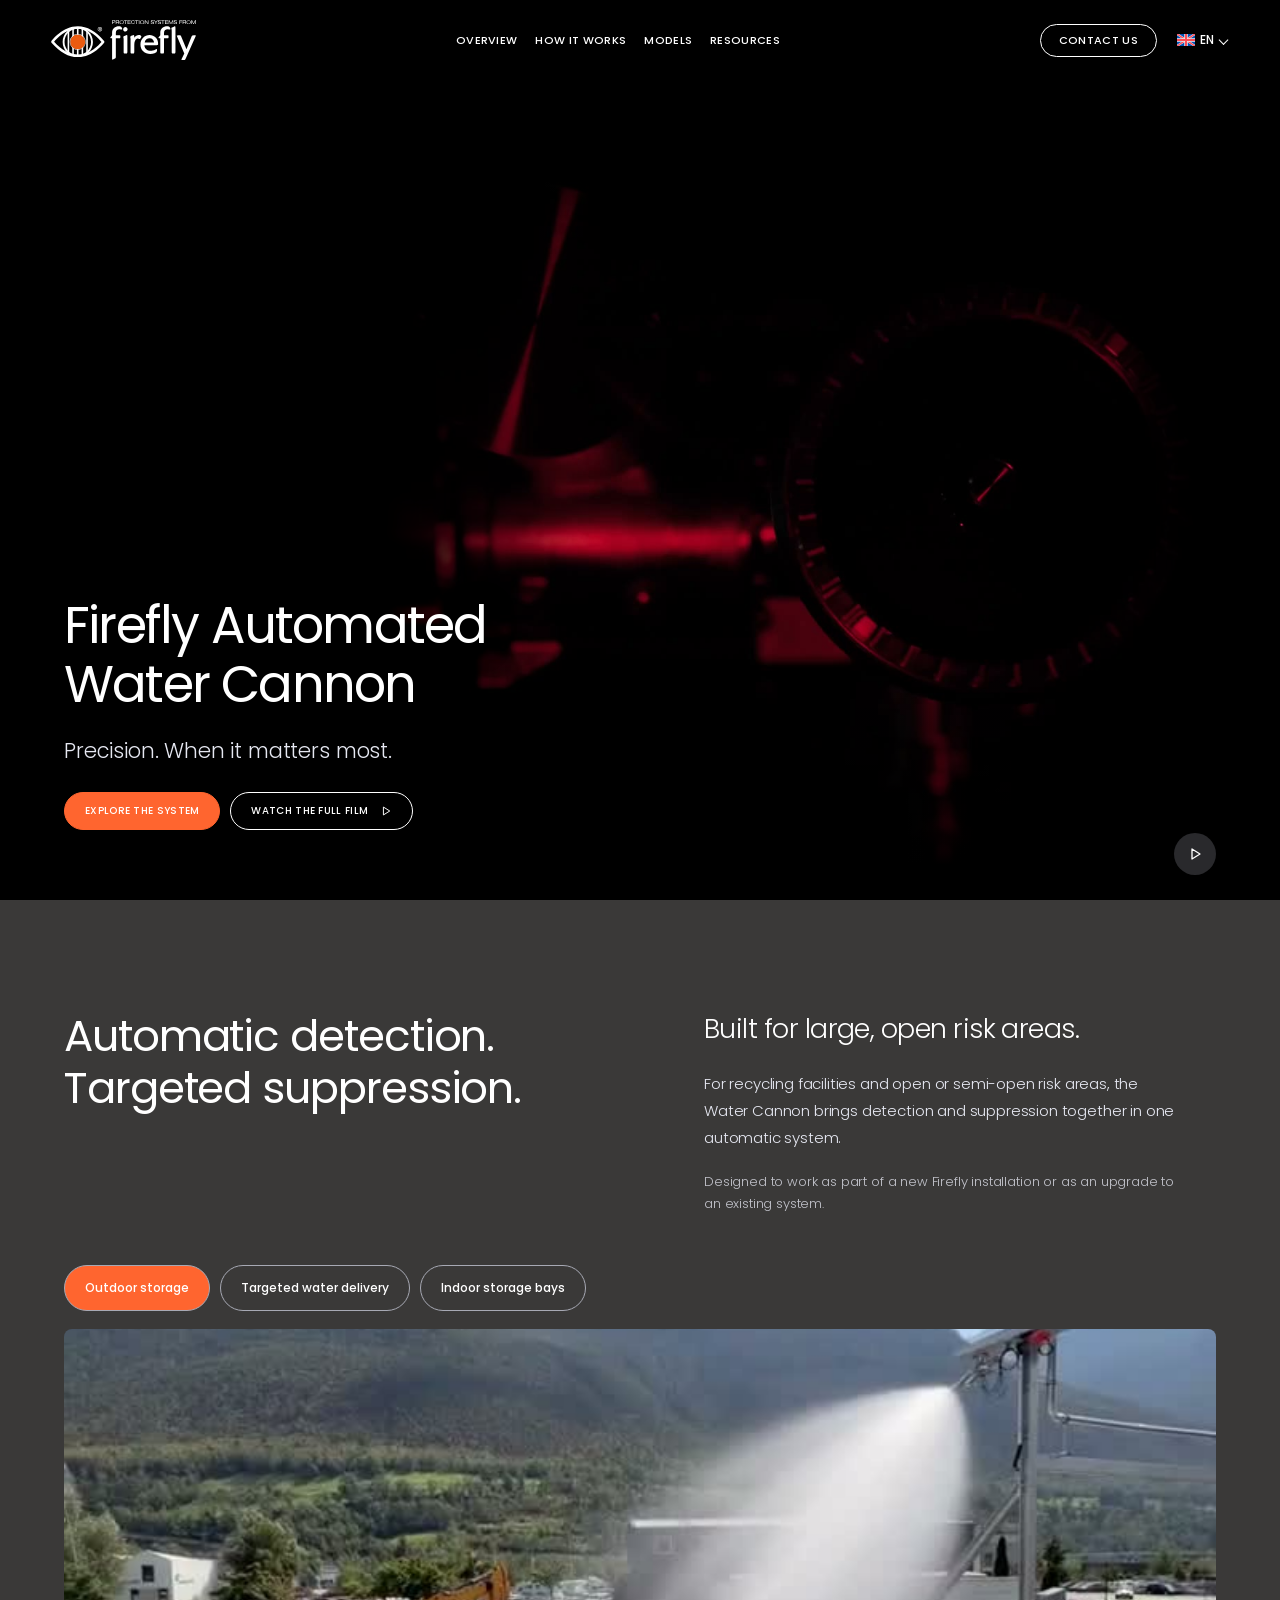
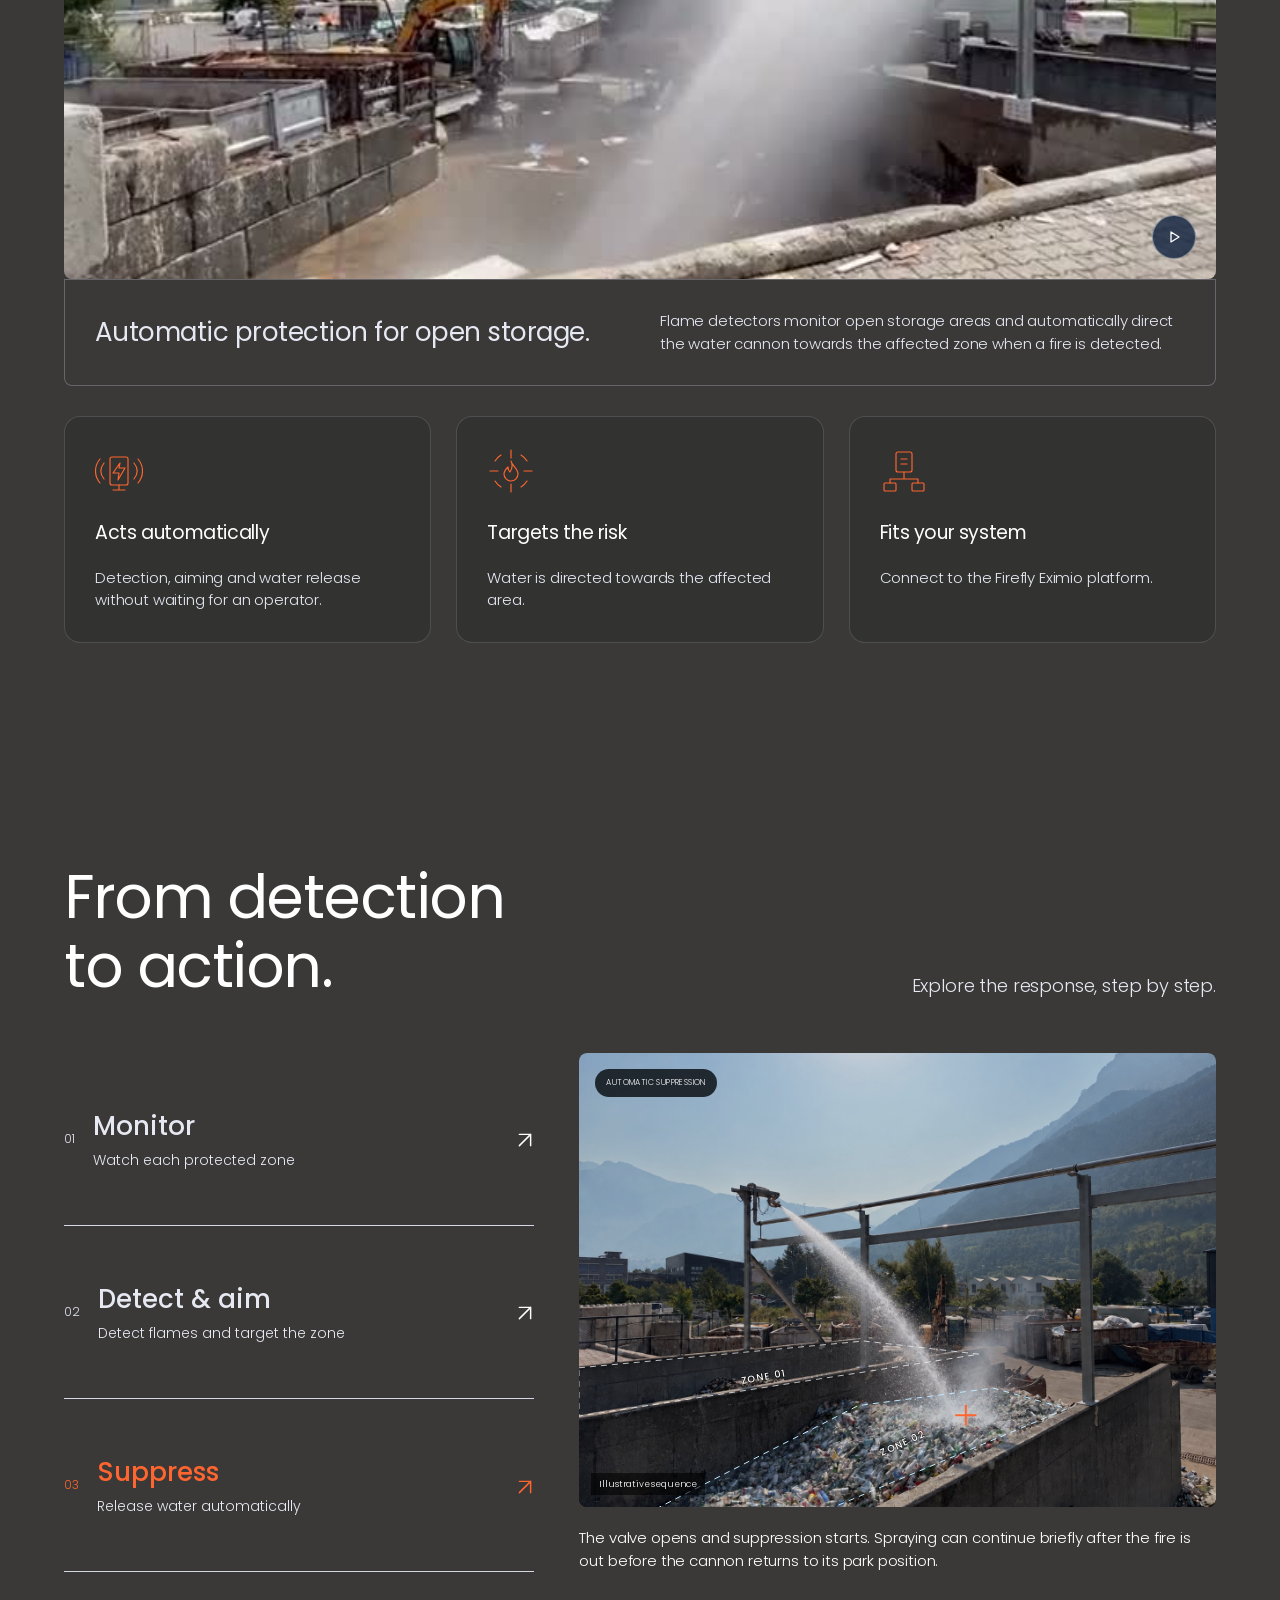
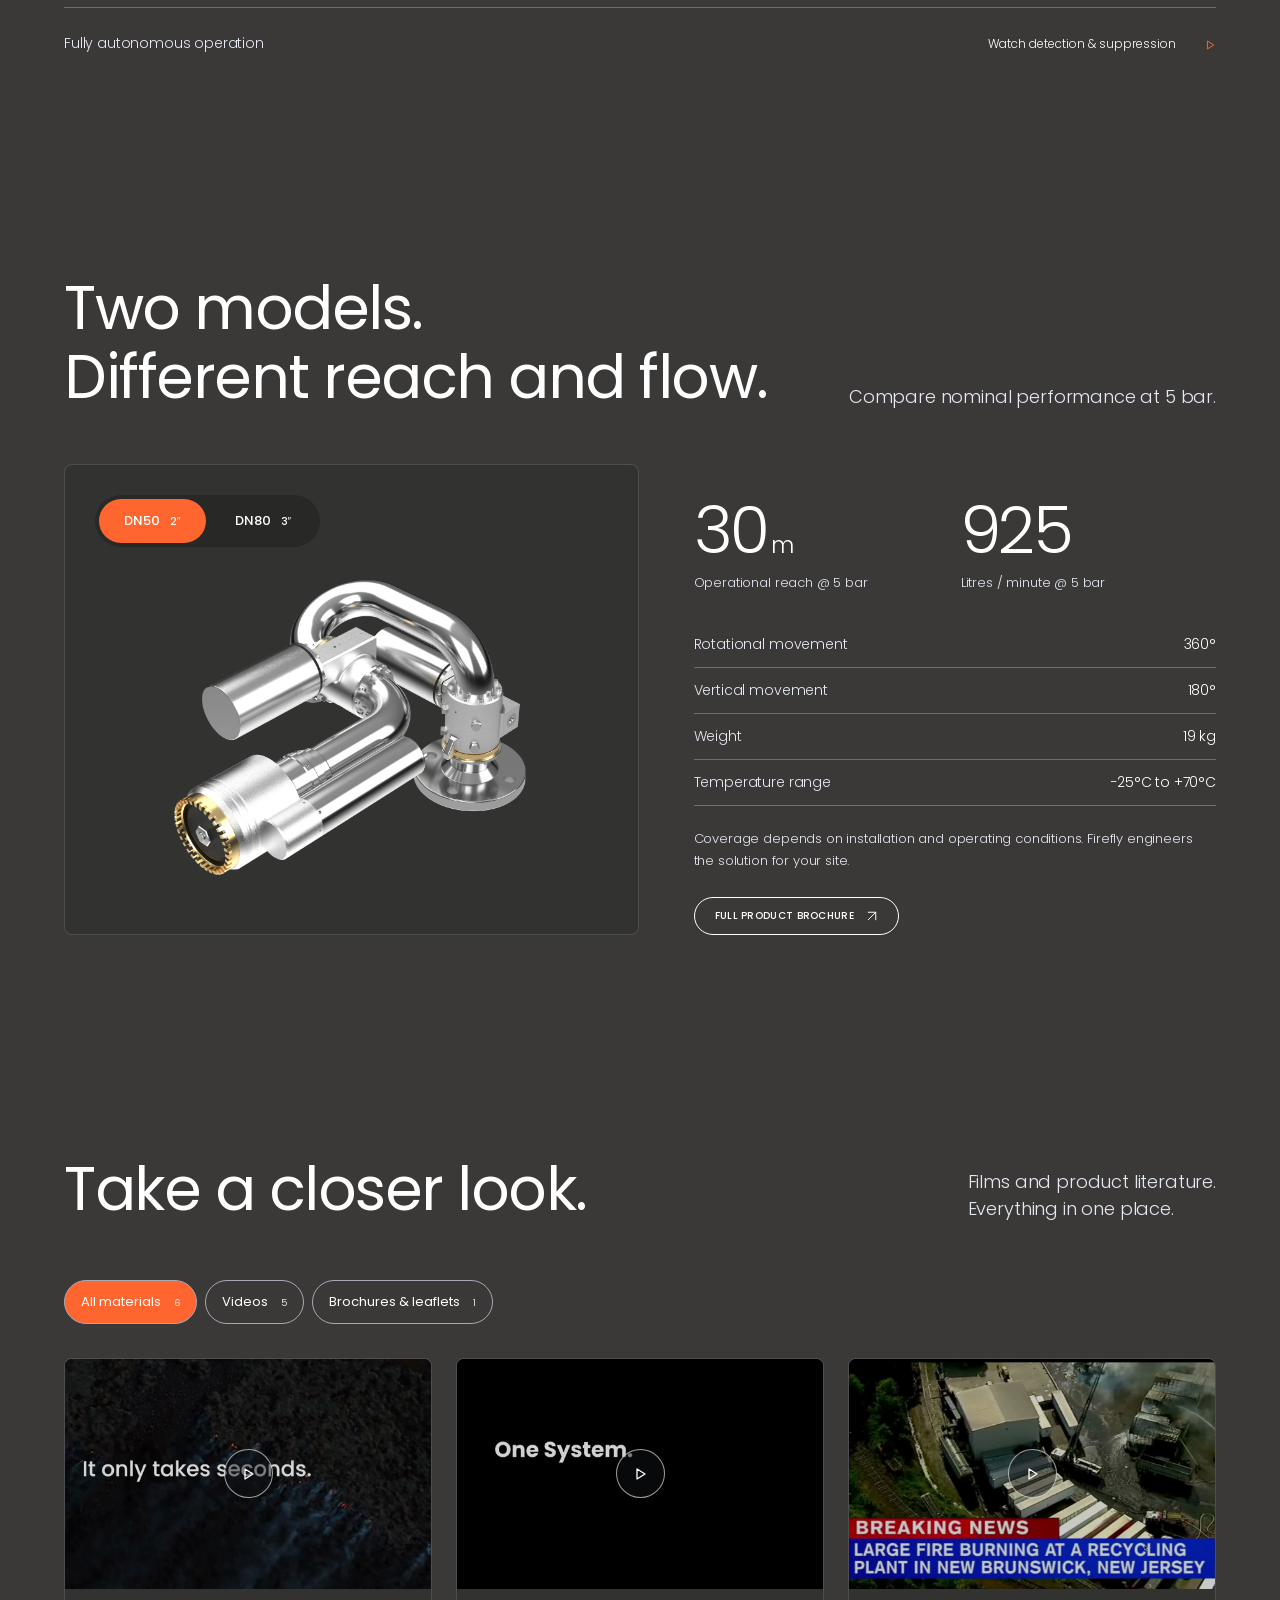
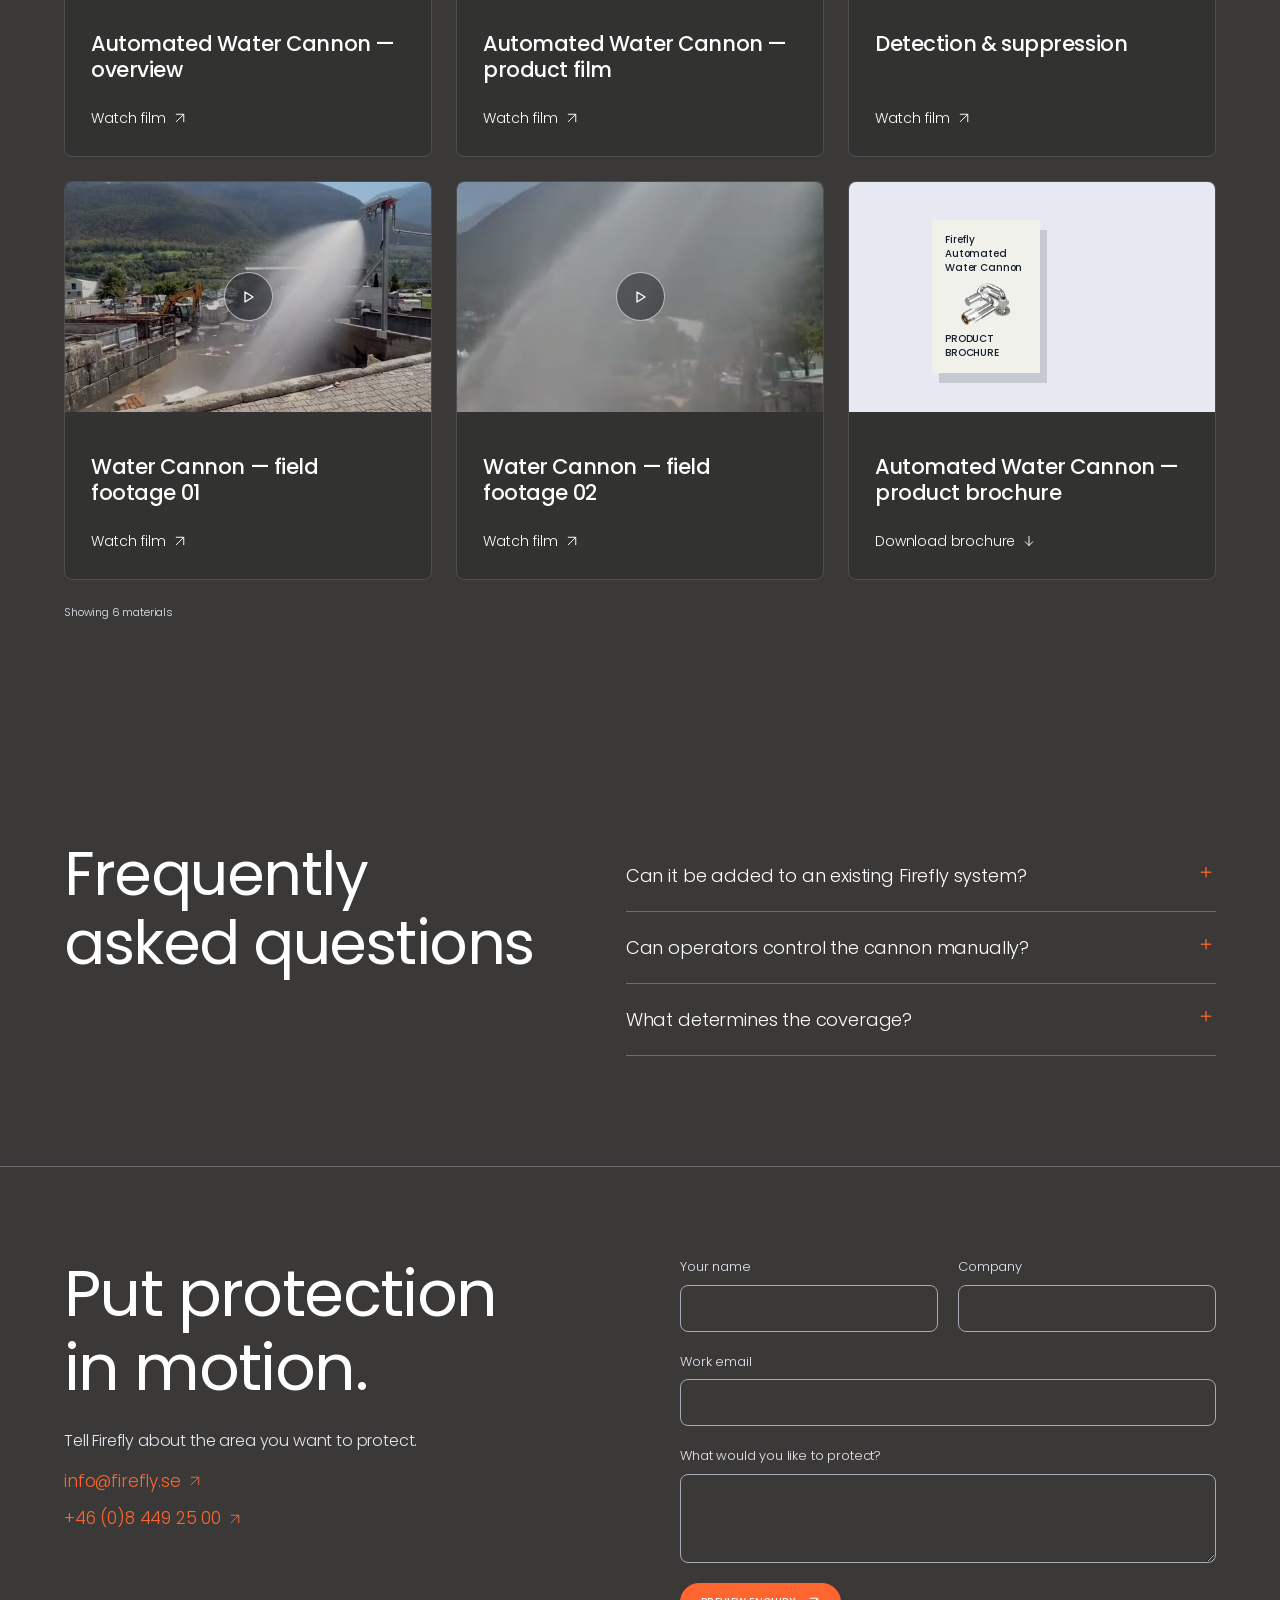
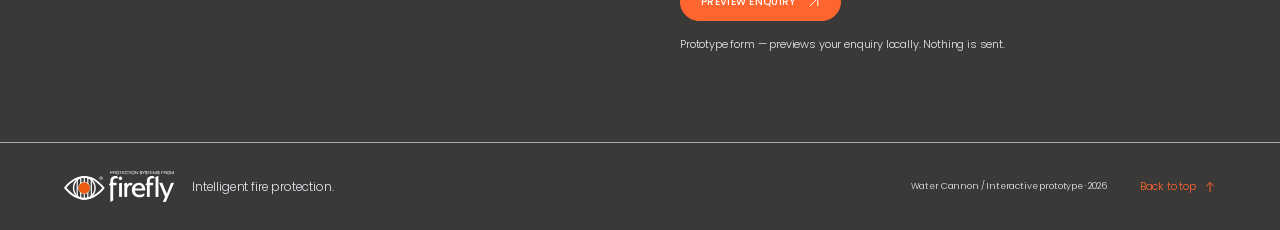
==== commit a75ff6f4: "Add swipeable mobile application cards and reliable visible video playback" ====
--- a/index.html
+++ b/index.html
@@ -1,9 +1,9 @@
 <!doctype html>
-<html lang="en"><head><meta charset="utf-8"><meta name="viewport" content="width=device-width,initial-scale=1"><meta name="theme-color" content="#000000"><meta name="description" content="Explore the Firefly Automated Water Cannon. Automatic detection and targeted fire suppression for large open areas."><title>Black / Charcoal — Firefly Water Cannon</title><link rel="stylesheet" href="style.css"><link rel="stylesheet" href="themes.css"><link rel="stylesheet" href="black-charcoal.css?v=hero-sizing-20261006"><script src="app.js?v=hero-sizing-20261006" defer></script><meta name="robots" content="noindex,nofollow"></head>
+<html lang="en"><head><meta charset="utf-8"><meta name="viewport" content="width=device-width,initial-scale=1"><meta name="theme-color" content="#000000"><meta name="description" content="Explore the Firefly Automated Water Cannon. Automatic detection and targeted fire suppression for large open areas."><title>Black / Charcoal — Firefly Water Cannon</title><link rel="stylesheet" href="style.css"><link rel="stylesheet" href="themes.css"><link rel="stylesheet" href="black-charcoal.css?v=mobile-cards-20261006"><script src="app.js?v=mobile-cards-20261006" defer></script><meta name="robots" content="noindex,nofollow"></head>
 <body data-theme="charcoal"><a class="skip" href="#main">Skip to content</a>
 <header class="site-header"><a href="#top" class="brand" aria-label="Firefly home"><img src="assets/logo.svg" alt="Firefly" width="144" height="40"></a><button class="menu-toggle" aria-label="Open menu" aria-expanded="false" aria-controls="navigation"><svg width="24" height="24" viewBox="0 0 24 24" aria-hidden="true"><path d="M4 7.5h16v1.5H4z"></path><path d="M4 15h16v1.5H4z"></path></svg></button><nav id="navigation" aria-label="Campaign navigation"><button class="menu-close" aria-label="Close menu"><svg width="24" height="24" viewBox="0 0 24 24" aria-hidden="true"><path d="m4 4 16 16M20 4 4 20" fill="none" stroke="currentColor" stroke-width="1.3"/></svg></button><div class="campaign-links"><a class="campaign-link" href="#overview">Overview</a><a class="campaign-link" href="#how">How it works</a><a class="campaign-link" href="#models">Models</a><a class="campaign-link" href="#resources">Resources</a></div><a class="nav-contact" href="#contact">Contact us</a></nav><details class="site-language"><summary aria-label="Language: English"><img src="assets/flag-en.svg" alt="" width="18" height="12"><span>EN</span></summary><div aria-label="Language options"><a href="https://firefly.se/sv/" target="_blank" rel="noopener" lang="sv" aria-label="Svenska"><img src="assets/flag-sv.svg" alt="" width="18" height="12"><span>SV</span></a><a href="https://firefly.se/it/" target="_blank" rel="noopener" lang="it" aria-label="Italiano"><img src="assets/flag-it.svg" alt="" width="18" height="12"><span>IT</span></a><a href="https://firefly.se/pt-br/" target="_blank" rel="noopener" lang="pt-br" aria-label="Português (Brasil)"><img src="assets/flag-pt-br.svg" alt="" width="18" height="12"><span>PT-BR</span></a><a href="https://firefly.se/es/" target="_blank" rel="noopener" lang="es" aria-label="Español"><img src="assets/flag-es.svg" alt="" width="18" height="12"><span>ES</span></a><a href="https://www.firefly.com.pl/" target="_blank" rel="noopener" lang="pl" aria-label="Polski"><img src="assets/flag-pl.png" alt="" width="18" height="12"><span>PL</span></a><a href="https://fireflynorthamerica.com/" target="_blank" rel="noopener" lang="en-us" aria-label="English (US)"><img src="assets/flag-us.png" alt="" width="18" height="12"><span>EN-US</span></a></div></details></header>
-<main id="main"><section class="cinema-hero" id="top"><div class="cinema-frame wrap"><div class="cinema-heading"><h1>Firefly Automated<br>Water Cannon</h1><p class="hero-byline">Precision. When it matters most.</p></div><div class="cinema-stage"><video id="hero-video" muted loop playsinline autoplay preload="metadata" poster="assets/hero-poster.jpg" aria-label="Water Cannon product close-ups, excerpt from 17 to 30 seconds"><source src="assets/hero-17-30.mp4" type="video/mp4"></video></div><button id="hero-play" class="cinema-control" aria-label="Pause hero film"><svg class="ui-icon ui-icon-pause" viewBox="0 0 16 16" aria-hidden="true" focusable="false"><path d="M5 3v10M11 3v10"/></svg></button><div class="cinema-summary"><div class="actions"><a class="button primary" href="#how">Explore the system</a><button class="button secondary" data-video="product">Watch the full film <span><svg class="ui-icon ui-icon-play" viewBox="0 0 16 16" aria-hidden="true" focusable="false"><path d="m5 3 8 5-8 5Z"/></svg></span></button></div></div></div></section>
-<section id="overview" class="intro wrap"><div class="intro-grid"><h2>Automatic detection.<br>Targeted suppression.</h2><div class="intro-copy"><p class="intro-lead">Built for large, open risk areas.</p><p class="intro-description">For recycling facilities and open or semi-open risk areas, the Water Cannon brings detection and suppression together in one automatic system.</p><p class="intro-note">Designed to work as part of a new Firefly installation or as an upgrade to an existing system.</p></div></div><div class="application-showcase"><div class="application-tabs" role="group" aria-label="Explore application views"><button data-application="field-01" aria-pressed="true">Outdoor storage</button><button data-application="field-02" aria-pressed="false">Targeted water delivery</button><button data-application="hall" aria-pressed="false">Indoor storage bays</button></div><div class="application-media"><video id="application-video" muted loop playsinline autoplay preload="metadata" poster="assets/field-01-poster.jpg" aria-label="Supplied field footage of water cannon operation"><source src="assets/field-01.mp4" type="video/mp4"></video><img id="application-image" src="assets/hall.webp" alt="Supplied illustration of water cannon protection in indoor storage bays" hidden loading="lazy"><span id="application-illustration-label" hidden>Application illustration</span><button id="application-play" aria-label="Pause application film"><svg class="ui-icon ui-icon-pause" viewBox="0 0 16 16" aria-hidden="true" focusable="false"><path d="M5 3v10M11 3v10"/></svg></button></div><div class="application-caption"><div><p id="application-kind">FIELD FOOTAGE</p><h3 id="application-title">Automatic protection for open storage.</h3></div><p id="application-description">Flame detectors monitor open storage areas and automatically direct the water cannon towards the affected zone when a fire is detected.</p></div></div><div class="benefits"><article><img class="benefit-icon" src="assets/icon-automatic.svg" alt="" width="48" height="48"><h3>Acts automatically</h3><p>Detection, aiming and water release without waiting for an operator.</p></article><article><img class="benefit-icon" src="assets/icon-targeted.svg" alt="" width="48" height="48"><h3>Targets the risk</h3><p>Water is directed towards the affected area.</p></article><article><img class="benefit-icon" src="assets/icon-integration.svg" alt="" width="48" height="48"><h3>Fits your system</h3><p>Connect to the Firefly Eximio platform.</p></article></div></section>
+<main id="main"><section class="cinema-hero" id="top"><div class="cinema-frame wrap"><div class="cinema-heading"><h1>Firefly Automated<br>Water Cannon</h1><p class="hero-byline">Precision. When it matters most.</p></div><div class="cinema-stage"><video id="hero-video" src="assets/hero-17-30.mp4" muted loop playsinline autoplay preload="auto" poster="assets/hero-poster.jpg" aria-label="Water Cannon product close-ups, excerpt from 17 to 30 seconds"></video></div><button id="hero-play" class="cinema-control" aria-label="Pause hero film"><svg class="ui-icon ui-icon-pause" viewBox="0 0 16 16" aria-hidden="true" focusable="false"><path d="M5 3v10M11 3v10"/></svg></button><div class="cinema-summary"><div class="actions"><a class="button primary" href="#how">Explore the system</a><button class="button secondary" data-video="product">Watch the full film <span><svg class="ui-icon ui-icon-play" viewBox="0 0 16 16" aria-hidden="true" focusable="false"><path d="m5 3 8 5-8 5Z"/></svg></span></button></div></div></div></section>
+<section id="overview" class="intro wrap"><div class="intro-grid"><h2>Automatic detection.<br>Targeted suppression.</h2><div class="intro-copy"><p class="intro-lead">Built for large, open risk areas.</p><p class="intro-description">For recycling facilities and open or semi-open risk areas, the Water Cannon brings detection and suppression together in one automatic system.</p><p class="intro-note">Designed to work as part of a new Firefly installation or as an upgrade to an existing system.</p></div></div><div class="application-showcase"><div class="application-tabs" role="group" aria-label="Explore application views"><button data-application="field-01" aria-pressed="true">Outdoor storage</button><button data-application="field-02" aria-pressed="false">Targeted water delivery</button><button data-application="hall" aria-pressed="false">Indoor storage bays</button></div><div class="application-media"><video id="application-video" muted loop playsinline preload="metadata" poster="assets/field-01-poster.jpg" aria-label="Supplied field footage of water cannon operation"><source src="assets/field-01.mp4" type="video/mp4"></video><img id="application-image" src="assets/hall.webp" alt="Supplied illustration of water cannon protection in indoor storage bays" hidden loading="lazy"><span id="application-illustration-label" hidden>Application illustration</span><button id="application-play" aria-label="Pause application film"><svg class="ui-icon ui-icon-pause" viewBox="0 0 16 16" aria-hidden="true" focusable="false"><path d="M5 3v10M11 3v10"/></svg></button></div><div class="application-caption"><div><p id="application-kind">FIELD FOOTAGE</p><h3 id="application-title">Automatic protection for open storage.</h3></div><p id="application-description">Flame detectors monitor open storage areas and automatically direct the water cannon towards the affected zone when a fire is detected.</p></div></div><div class="benefits"><article><img class="benefit-icon" src="assets/icon-automatic.svg" alt="" width="48" height="48"><h3>Acts automatically</h3><p>Detection, aiming and water release without waiting for an operator.</p></article><article><img class="benefit-icon" src="assets/icon-targeted.svg" alt="" width="48" height="48"><h3>Targets the risk</h3><p>Water is directed towards the affected area.</p></article><article><img class="benefit-icon" src="assets/icon-integration.svg" alt="" width="48" height="48"><h3>Fits your system</h3><p>Connect to the Firefly Eximio platform.</p></article></div></section>
 <section id="how" class="how section-tone"><div class="wrap"><div class="section-head"><div><h2>From detection<br>to action.</h2></div><p class="muted">Explore the response, step by step.</p></div><div class="how-grid"><div class="step-list" role="tablist" aria-label="System response"><button role="tab" id="step-0" aria-controls="step-panel" aria-selected="true" data-step="0"><span>01</span><div><strong>Monitor</strong><small>Watch each protected zone</small></div><b><svg class="ui-icon ui-icon-diagonal" viewBox="0 0 16 16" aria-hidden="true" focusable="false"><path d="M3 13 13 3M3 3h10v10"/></svg></b></button><button role="tab" id="step-1" aria-controls="step-panel" aria-selected="false" tabindex="-1" data-step="1"><span>02</span><div><strong>Detect & aim</strong><small>Detect flames and target the zone</small></div><b><svg class="ui-icon ui-icon-diagonal" viewBox="0 0 16 16" aria-hidden="true" focusable="false"><path d="M3 13 13 3M3 3h10v10"/></svg></b></button><button role="tab" id="step-2" aria-controls="step-panel" aria-selected="false" tabindex="-1" data-step="2"><span>03</span><div><strong>Suppress</strong><small>Release water automatically</small></div><b><svg class="ui-icon ui-icon-diagonal" viewBox="0 0 16 16" aria-hidden="true" focusable="false"><path d="M3 13 13 3M3 3h10v10"/></svg></b></button></div><div id="step-panel" role="tabpanel" aria-labelledby="step-0" tabindex="0"><div class="scene" data-state="0"><img id="step-image" src="assets/site.webp" alt="Water cannon installed above a recycling storage area" loading="lazy" width="1280" height="960"><svg class="bay-zones" viewBox="0 0 1448 1086" preserveAspectRatio="xMidYMid slice" aria-hidden="true"><polygon class="zone-area z1" points="0,742 648,681 910,711 0,852"/><polygon class="zone-area z2" points="130,1086 635,828 942,788 1110,835 515,1086"/><text class="zone-label" x="370" y="779" transform="rotate(-10 370 779)">ZONE 01</text><text class="zone-label" x="690" y="943" transform="rotate(-25 690 943)">ZONE 02</text><path class="zone-target" d="M880 826v48M856 850h48"/></svg><span class="scene-note">Illustrative sequence</span><div class="scene-status"><span class="signal"></span><span id="status-text">ZONES MONITORED</span></div></div><div class="step-description"><span id="step-number">01 / MONITOR</span><p id="step-text">Flame detectors continuously monitor the defined protection zones.</p></div></div></div><div class="how-foot"><span>Fully autonomous operation</span><button class="text-button" data-video="detection">Watch detection & suppression <span><svg class="ui-icon ui-icon-play" viewBox="0 0 16 16" aria-hidden="true" focusable="false"><path d="m5 3 8 5-8 5Z"/></svg></span></button></div></div></section>
 <section id="models" class="models wrap"><div class="section-head"><div><h2>Two models.<br>Different reach and flow.</h2></div><p class="muted">Compare nominal performance at 5 bar.</p></div><div class="model-grid"><div class="model-visual"><div class="model-switch" role="tablist" aria-label="Water cannon model"><button role="tab" id="dn50-tab" aria-controls="model-panel" aria-selected="true" data-model="dn50">DN50 <span>2″</span></button><button role="tab" id="dn80-tab" aria-controls="model-panel" aria-selected="false" tabindex="-1" data-model="dn80">DN80 <span>3″</span></button></div><img id="model-image" src="assets/dn50.webp" alt="Firefly DN50 water cannon" loading="lazy" width="1900" height="1069"><span class="visual-note">316L STAINLESS STEEL / 24V BLDC MOTOR</span></div><div id="model-panel" role="tabpanel" aria-labelledby="dn50-tab"><p class="eyebrow" id="model-heading">DN50 / 2 INCH</p><div class="main-specs"><div><strong id="range">30<span>m</span></strong><span>Operational reach @ 5 bar</span></div><div><strong id="flow">925</strong><span>Litres / minute @ 5 bar</span></div></div><dl class="specs"><div><dt>Rotational movement</dt><dd>360°</dd></div><div><dt>Vertical movement</dt><dd>180°</dd></div><div><dt>Weight</dt><dd id="weight">19 kg</dd></div><div><dt>Temperature range</dt><dd>−25°C to +70°C</dd></div></dl><p class="spec-note">Coverage depends on installation and operating conditions. Firefly engineers the solution for your site.</p><a class="button secondary" href="assets/water-cannon-brochure.pdf" target="_blank" rel="noopener">Full product brochure <span><svg class="ui-icon ui-icon-diagonal" viewBox="0 0 16 16" aria-hidden="true" focusable="false"><path d="M3 13 13 3M3 3h10v10"/></svg></span></a></div></div></section>
 <section id="resources" class="resources section-tone"><div class="wrap"><div class="section-head"><div><h2>Take a closer look.</h2></div><p class="muted">Films and product literature.<br>Everything in one place.</p></div><div class="filters" role="group" aria-label="Filter resources"><button aria-pressed="true" data-filter="all">All materials <span>6</span></button><button aria-pressed="false" data-filter="video">Videos <span>5</span></button><button aria-pressed="false" data-filter="document">Brochures & leaflets <span>1</span></button></div><div id="resource-grid" class="resource-grid"></div><p class="resource-status" role="status" id="resource-count">Showing 6 materials</p></div></section>
--- a/black-charcoal.css
+++ b/black-charcoal.css
@@ -101,3 +101,29 @@
   .cinema-stage{inset:35px var(--pad) 35px 30%}
   .cinema-control{right:var(--pad)}
 }
+
+/* Application cards are a mobile-only presentation of the same three views. */
+.mobile-applications{display:none}
+@media(max-width:699px){
+  .application-showcase>.application-tabs,.application-showcase>.application-media,.application-showcase>.application-caption{display:none}
+  .mobile-applications{display:block;min-width:0}
+  .application-card-track{display:flex;gap:16px;overflow-x:auto;scroll-snap-type:x mandatory;overscroll-behavior-x:contain;-webkit-overflow-scrolling:touch;scrollbar-width:none;padding:0 0 4px}
+  .application-card-track::-webkit-scrollbar{display:none}
+  .application-card{flex:0 0 calc(100% - 24px);min-width:0;scroll-snap-align:start;scroll-snap-stop:always;overflow:hidden;border-radius:12px;background:rgba(0,0,0,.12);border:1px solid rgba(167,169,180,.24);display:flex;flex-direction:column}
+  .application-card-media{position:relative;aspect-ratio:4/3;background:#252525;overflow:hidden}
+  .application-card-media>video,.application-card-media>img{width:100%;height:100%;object-fit:cover;display:block}
+  .card-film-control{position:absolute;right:12px;bottom:12px;display:grid;place-items:center;width:40px;height:40px;background:#1b2b46dc;border:1px solid #ffffff66;border-radius:50%;color:#fff}
+  .card-film-control .ui-icon{width:16px;height:16px}
+  .card-illustration{position:absolute;bottom:12px;left:12px;background:#1b2b46dd;padding:5px 8px;font-size:9px;line-height:1.4;color:#fff;border-radius:4px}
+  .application-card-copy{padding:22px 20px;flex:1}
+  .application-card-copy h3{font-size:20px;line-height:1.3;margin-bottom:12px}
+  .application-card-copy p{font-size:13px;line-height:1.7;margin:0;color:#e6e8f2}
+  .application-card-controls{display:flex;align-items:center;justify-content:space-between;margin-top:16px}
+  .application-card-dots,.application-card-arrows{display:flex;align-items:center;gap:4px}
+  .application-card-dots button{border:0;background:transparent;display:grid;place-items:center;min-width:32px;height:44px;padding:8px;color:#fff}
+  .application-card-dots span{display:block;width:6px;height:6px;border-radius:10px;background:#a7a9b4;transition:width .2s,background .2s}
+  .application-card-dots [aria-pressed=true] span{width:20px;background:#ff652f}
+  .application-card-arrows button{display:grid;place-items:center;width:44px;height:44px;border-radius:50%;border:1px solid #a7a9b455;background:#0002;color:#fff}
+  .application-card-arrows button:disabled{opacity:.3;cursor:default}
+  .application-card-arrows .ui-icon{width:16px;height:16px}
+}
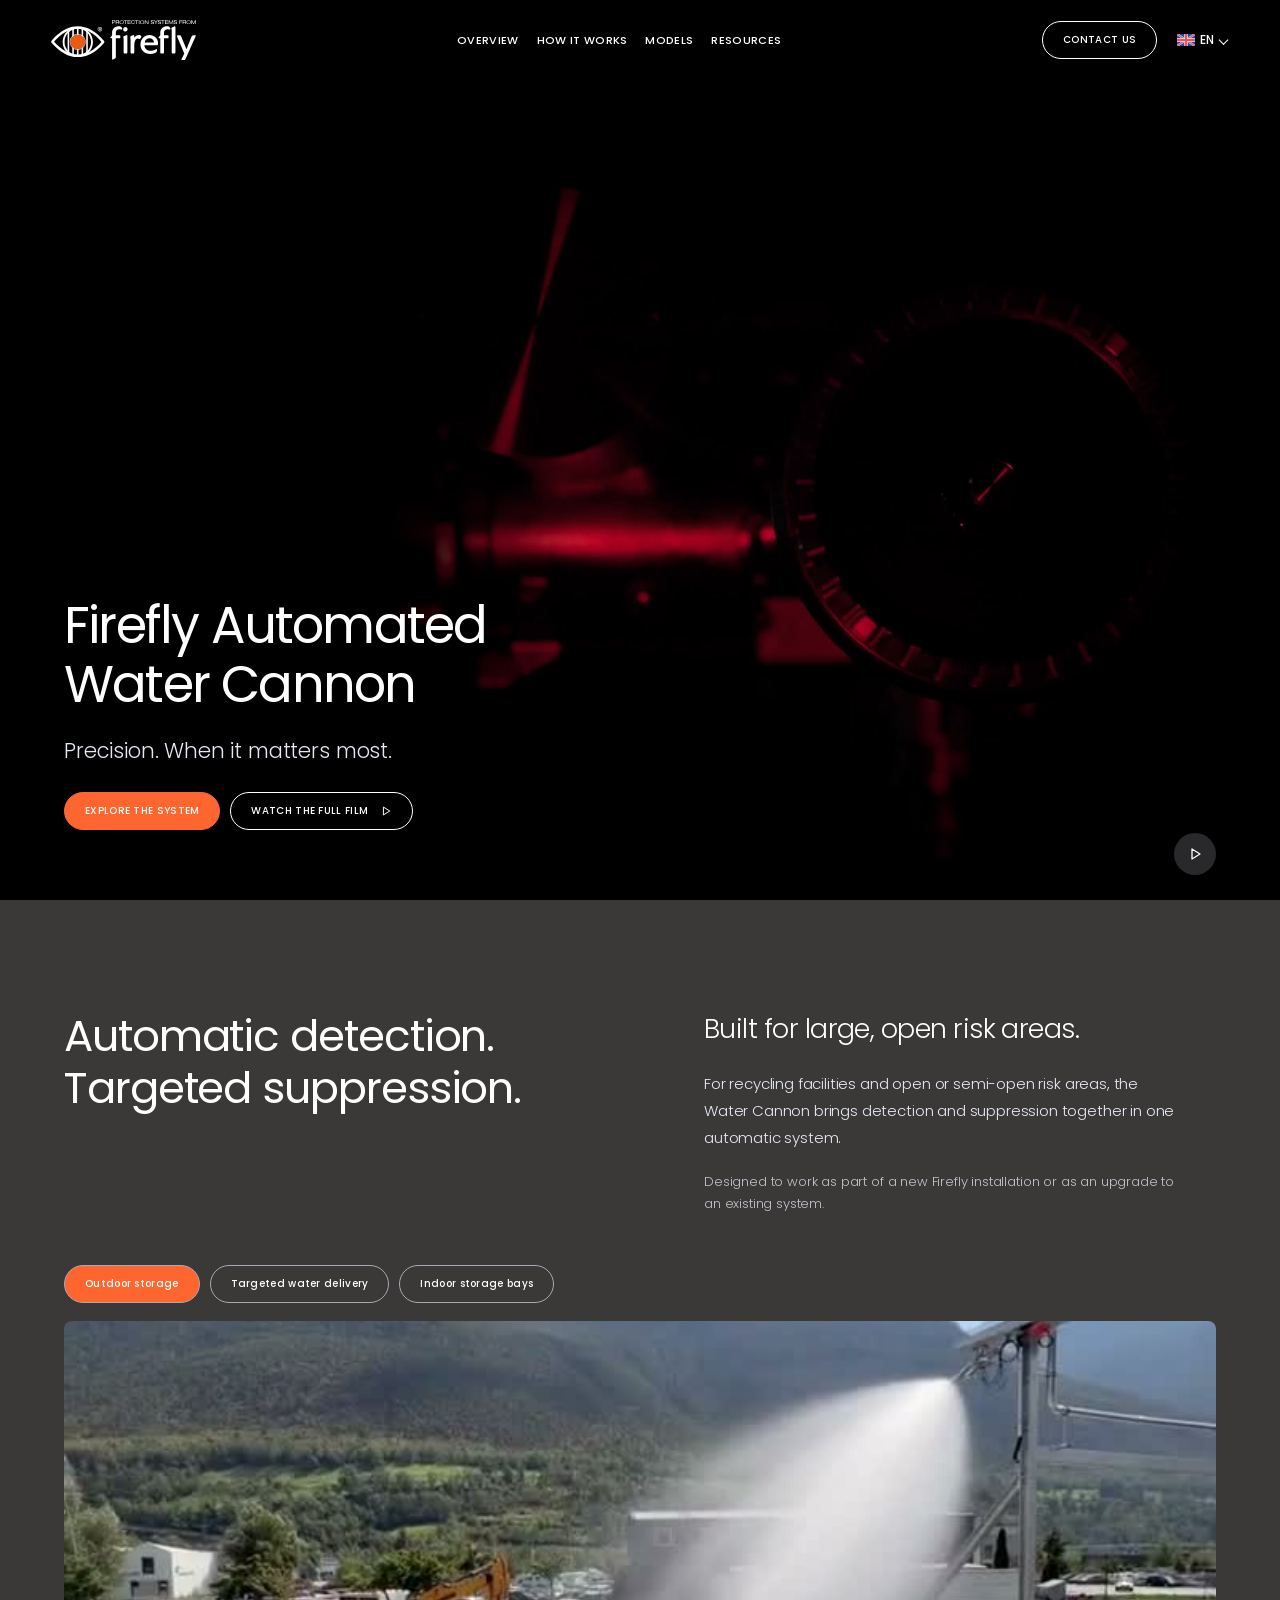
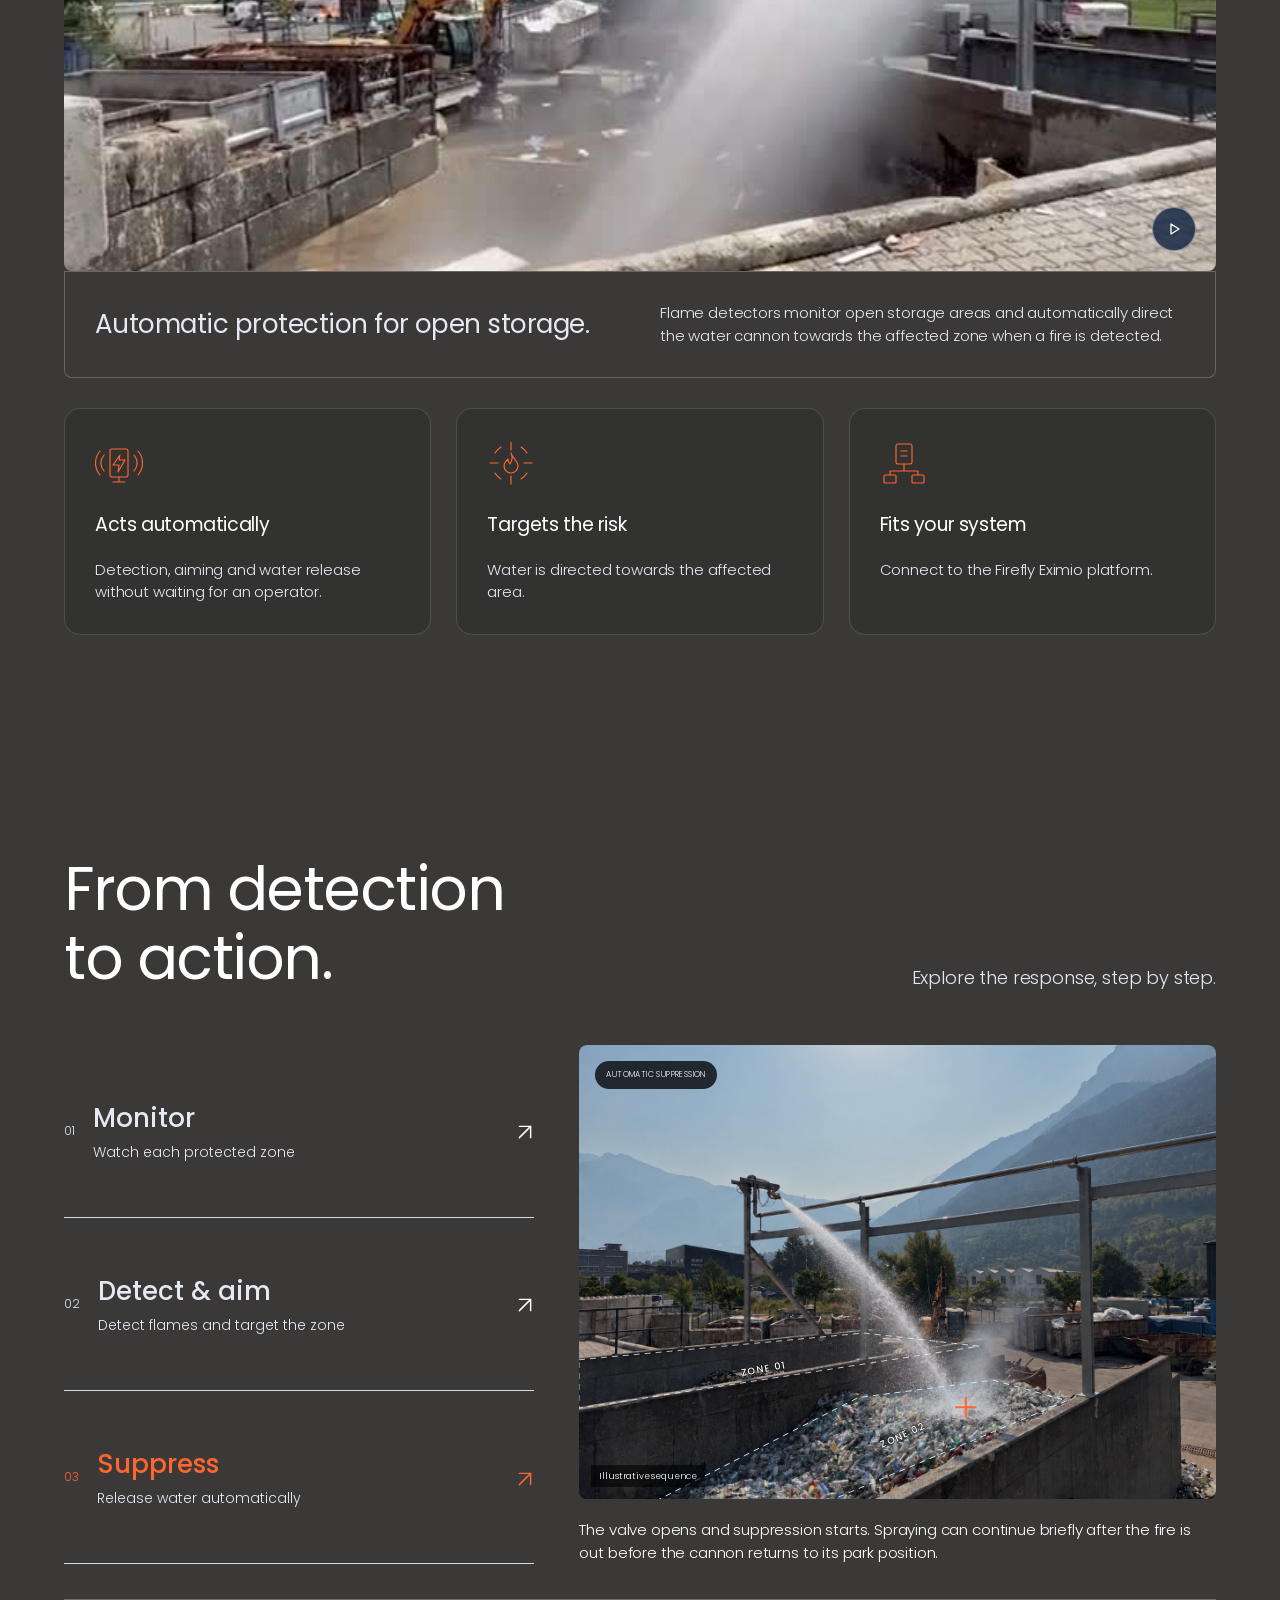
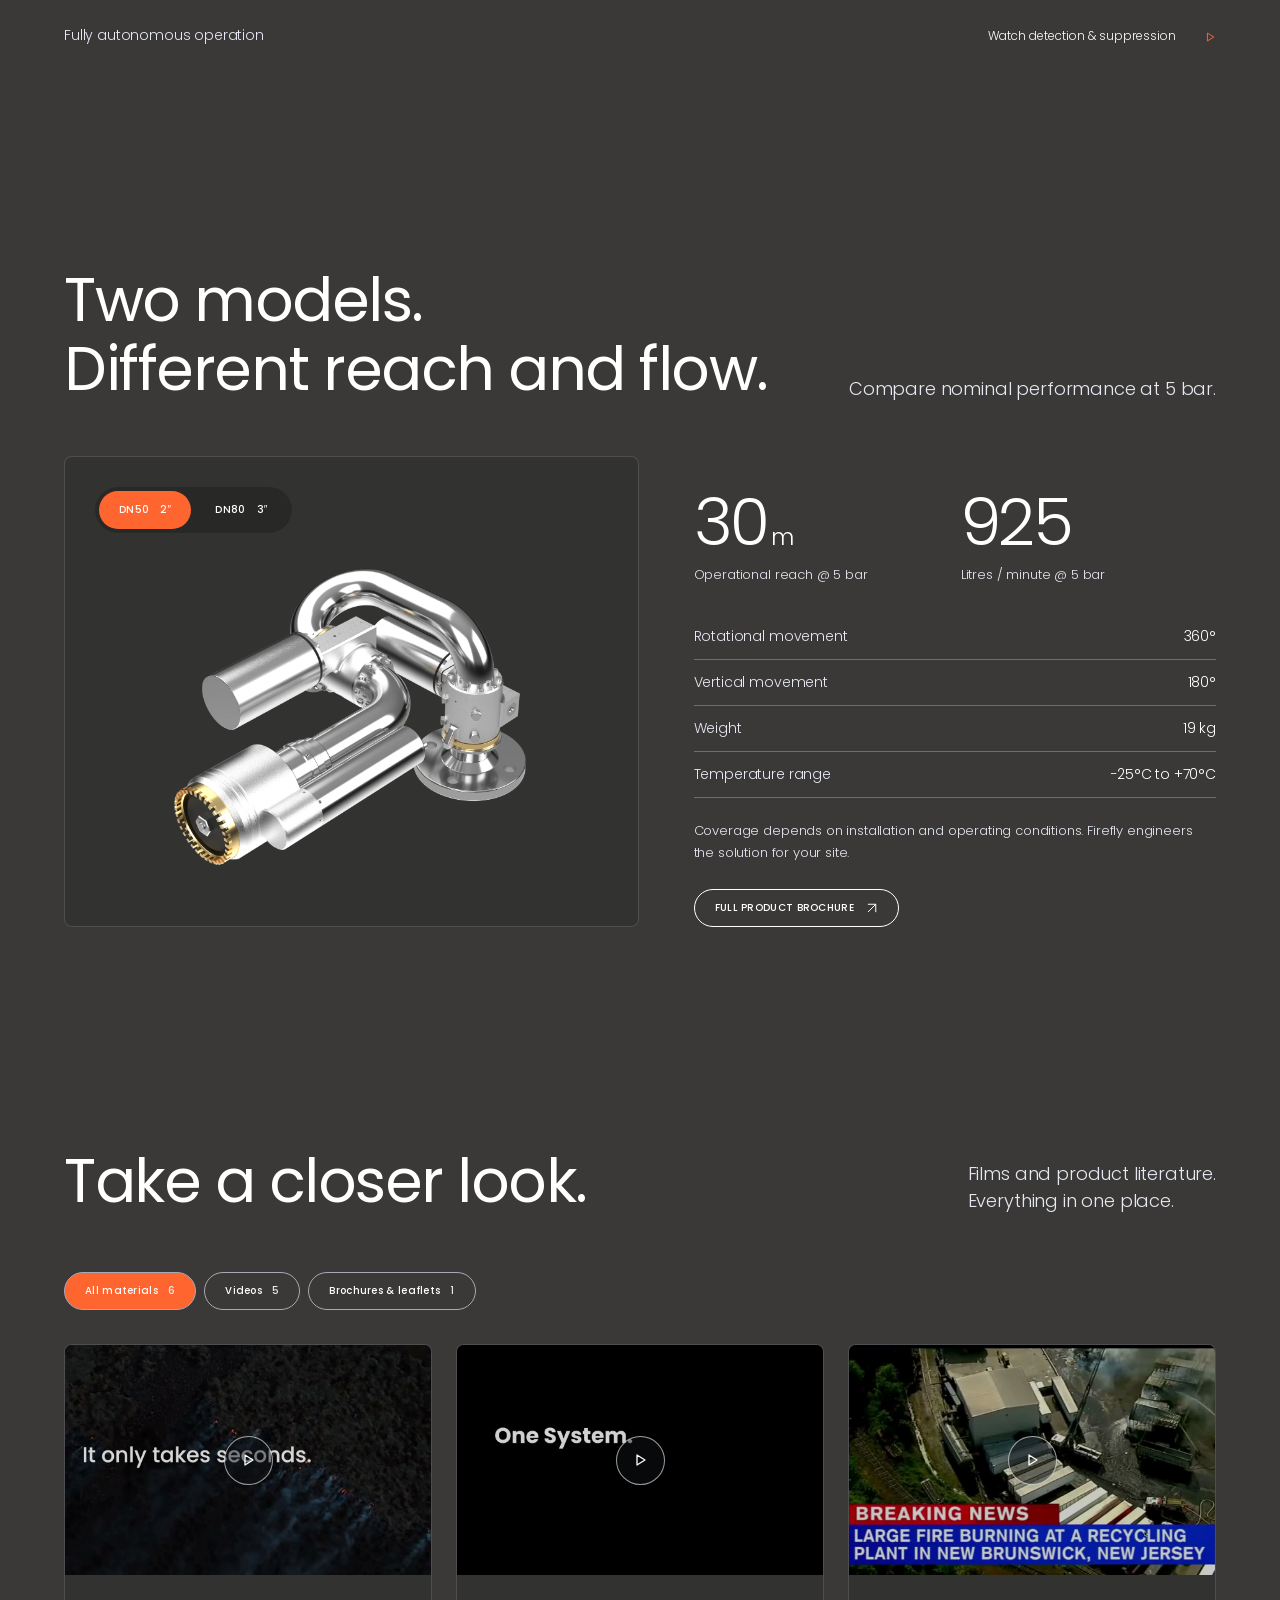
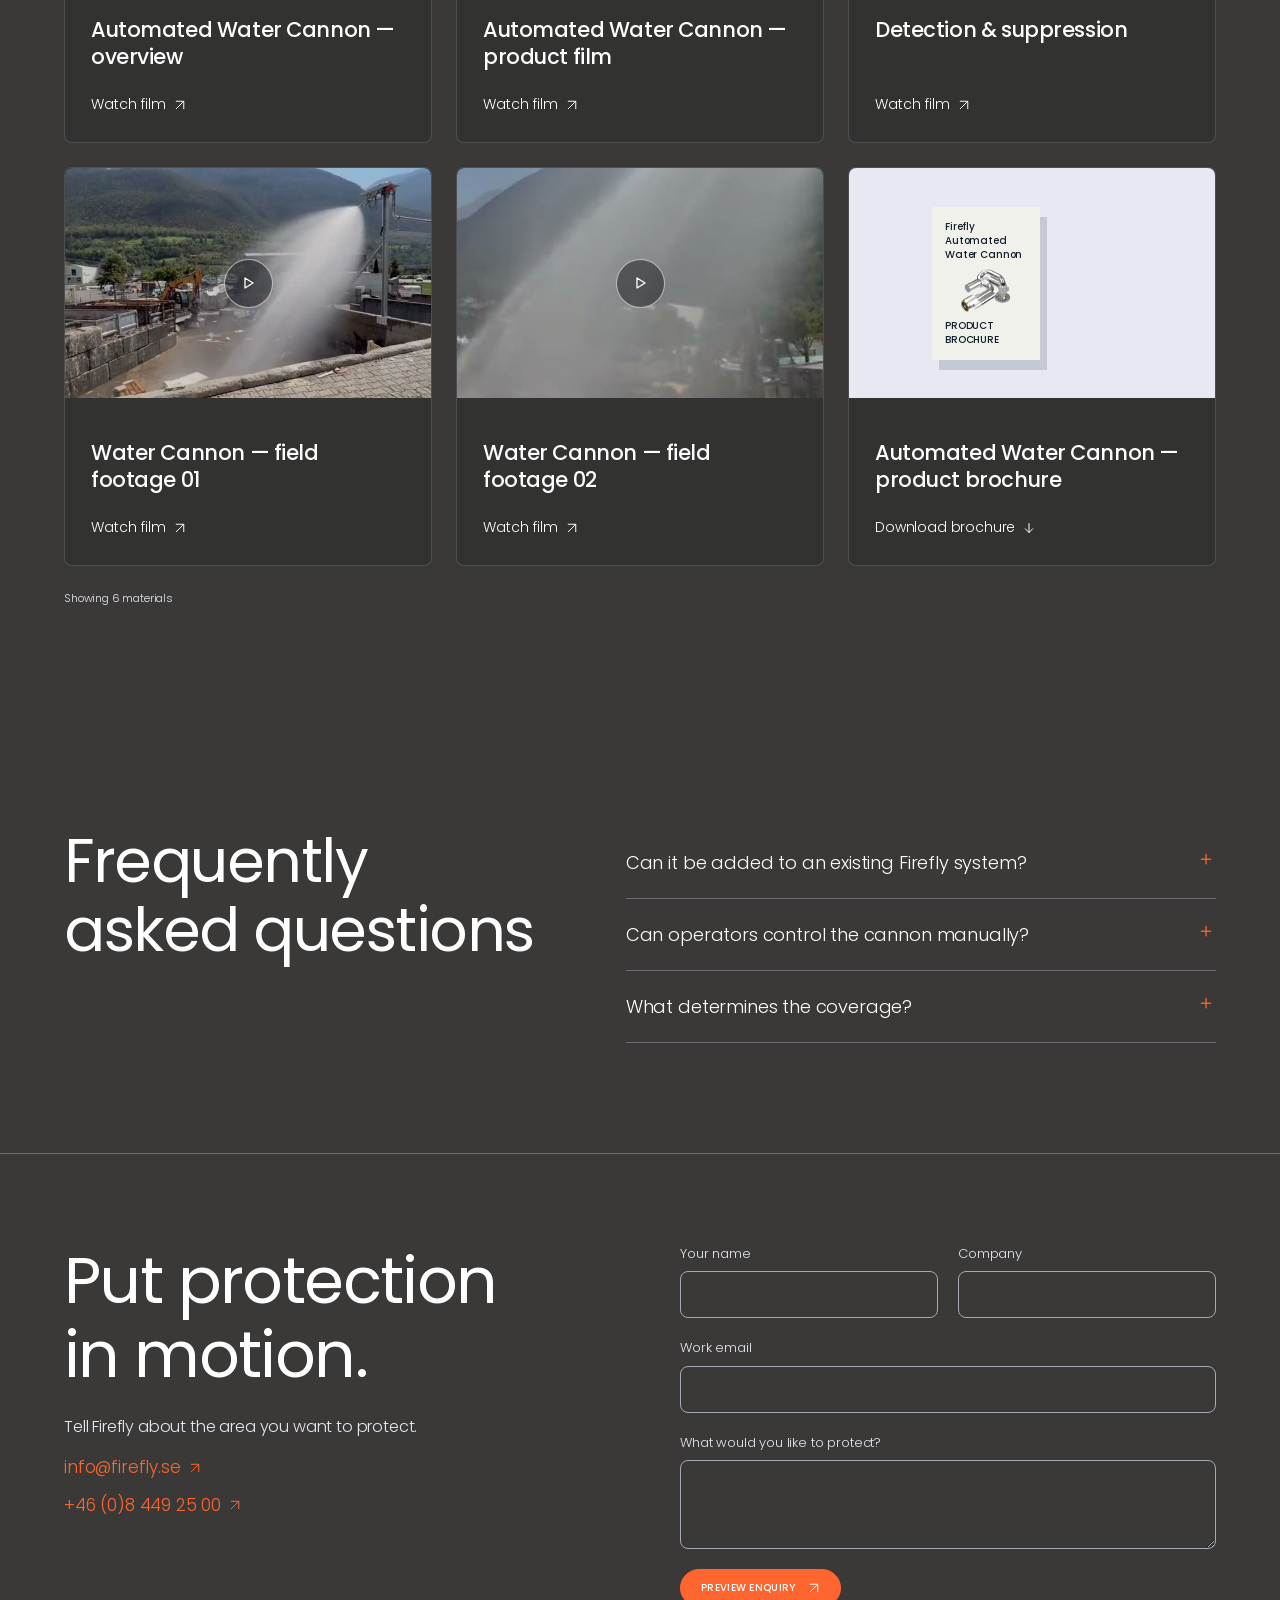
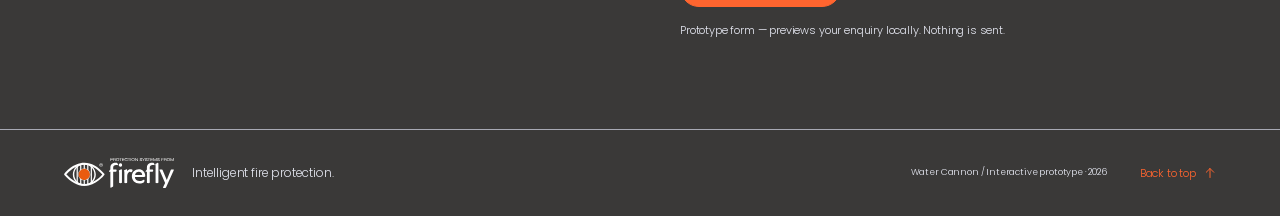
==== commit 70ad0e68: "Match campaign text button sizes to hero across desktop and mobile" ====
--- a/index.html
+++ b/index.html
@@ -1,5 +1,5 @@
 <!doctype html>
-<html lang="en"><head><meta charset="utf-8"><meta name="viewport" content="width=device-width,initial-scale=1"><meta name="theme-color" content="#000000"><meta name="description" content="Explore the Firefly Automated Water Cannon. Automatic detection and targeted fire suppression for large open areas."><title>Black / Charcoal — Firefly Water Cannon</title><link rel="stylesheet" href="style.css"><link rel="stylesheet" href="themes.css"><link rel="stylesheet" href="black-charcoal.css?v=mobile-cards-20261006"><script src="app.js?v=mobile-cards-20261006" defer></script><meta name="robots" content="noindex,nofollow"></head>
+<html lang="en"><head><meta charset="utf-8"><meta name="viewport" content="width=device-width,initial-scale=1"><meta name="theme-color" content="#000000"><meta name="description" content="Explore the Firefly Automated Water Cannon. Automatic detection and targeted fire suppression for large open areas."><title>Black / Charcoal — Firefly Water Cannon</title><link rel="stylesheet" href="style.css"><link rel="stylesheet" href="themes.css"><link rel="stylesheet" href="black-charcoal.css?v=button-sizes-20261006"><script src="app.js?v=mobile-cards-20261006" defer></script><meta name="robots" content="noindex,nofollow"></head>
 <body data-theme="charcoal"><a class="skip" href="#main">Skip to content</a>
 <header class="site-header"><a href="#top" class="brand" aria-label="Firefly home"><img src="assets/logo.svg" alt="Firefly" width="144" height="40"></a><button class="menu-toggle" aria-label="Open menu" aria-expanded="false" aria-controls="navigation"><svg width="24" height="24" viewBox="0 0 24 24" aria-hidden="true"><path d="M4 7.5h16v1.5H4z"></path><path d="M4 15h16v1.5H4z"></path></svg></button><nav id="navigation" aria-label="Campaign navigation"><button class="menu-close" aria-label="Close menu"><svg width="24" height="24" viewBox="0 0 24 24" aria-hidden="true"><path d="m4 4 16 16M20 4 4 20" fill="none" stroke="currentColor" stroke-width="1.3"/></svg></button><div class="campaign-links"><a class="campaign-link" href="#overview">Overview</a><a class="campaign-link" href="#how">How it works</a><a class="campaign-link" href="#models">Models</a><a class="campaign-link" href="#resources">Resources</a></div><a class="nav-contact" href="#contact">Contact us</a></nav><details class="site-language"><summary aria-label="Language: English"><img src="assets/flag-en.svg" alt="" width="18" height="12"><span>EN</span></summary><div aria-label="Language options"><a href="https://firefly.se/sv/" target="_blank" rel="noopener" lang="sv" aria-label="Svenska"><img src="assets/flag-sv.svg" alt="" width="18" height="12"><span>SV</span></a><a href="https://firefly.se/it/" target="_blank" rel="noopener" lang="it" aria-label="Italiano"><img src="assets/flag-it.svg" alt="" width="18" height="12"><span>IT</span></a><a href="https://firefly.se/pt-br/" target="_blank" rel="noopener" lang="pt-br" aria-label="Português (Brasil)"><img src="assets/flag-pt-br.svg" alt="" width="18" height="12"><span>PT-BR</span></a><a href="https://firefly.se/es/" target="_blank" rel="noopener" lang="es" aria-label="Español"><img src="assets/flag-es.svg" alt="" width="18" height="12"><span>ES</span></a><a href="https://www.firefly.com.pl/" target="_blank" rel="noopener" lang="pl" aria-label="Polski"><img src="assets/flag-pl.png" alt="" width="18" height="12"><span>PL</span></a><a href="https://fireflynorthamerica.com/" target="_blank" rel="noopener" lang="en-us" aria-label="English (US)"><img src="assets/flag-us.png" alt="" width="18" height="12"><span>EN-US</span></a></div></details></header>
 <main id="main"><section class="cinema-hero" id="top"><div class="cinema-frame wrap"><div class="cinema-heading"><h1>Firefly Automated<br>Water Cannon</h1><p class="hero-byline">Precision. When it matters most.</p></div><div class="cinema-stage"><video id="hero-video" src="assets/hero-17-30.mp4" muted loop playsinline autoplay preload="auto" poster="assets/hero-poster.jpg" aria-label="Water Cannon product close-ups, excerpt from 17 to 30 seconds"></video></div><button id="hero-play" class="cinema-control" aria-label="Pause hero film"><svg class="ui-icon ui-icon-pause" viewBox="0 0 16 16" aria-hidden="true" focusable="false"><path d="M5 3v10M11 3v10"/></svg></button><div class="cinema-summary"><div class="actions"><a class="button primary" href="#how">Explore the system</a><button class="button secondary" data-video="product">Watch the full film <span><svg class="ui-icon ui-icon-play" viewBox="0 0 16 16" aria-hidden="true" focusable="false"><path d="m5 3 8 5-8 5Z"/></svg></span></button></div></div></div></section>
--- a/black-charcoal.css
+++ b/black-charcoal.css
@@ -127,3 +127,17 @@
   .application-card-arrows button:disabled{opacity:.3;cursor:default}
   .application-card-arrows .ui-icon{width:16px;height:16px}
 }
+
+/* All campaign text buttons share the hero's dimensions. */
+:root{--campaign-button-height:38px;--campaign-button-font:10px;--campaign-button-y:12px;--campaign-button-x:20px}
+[data-theme=charcoal] :is(.button,.cinema-summary .button,.application-tabs button,.model-switch button,.filters button,.site-header .nav-contact){
+  display:inline-flex;align-items:center;justify-content:center;
+  height:var(--campaign-button-height);min-height:var(--campaign-button-height);
+  padding:var(--campaign-button-y) var(--campaign-button-x);
+  font-family:Poppins,Arial,sans-serif;font-weight:500;font-size:var(--campaign-button-font);line-height:1;letter-spacing:.03em;
+}
+.model-switch button{gap:4px}
+.filters button span{font-size:inherit}
+@media(max-width:699px){:root{--campaign-button-height:36px;--campaign-button-font:9px;--campaign-button-y:11px;--campaign-button-x:16px}}
+
+@media(max-width:699px){.filters{flex-wrap:wrap;overflow:visible}}
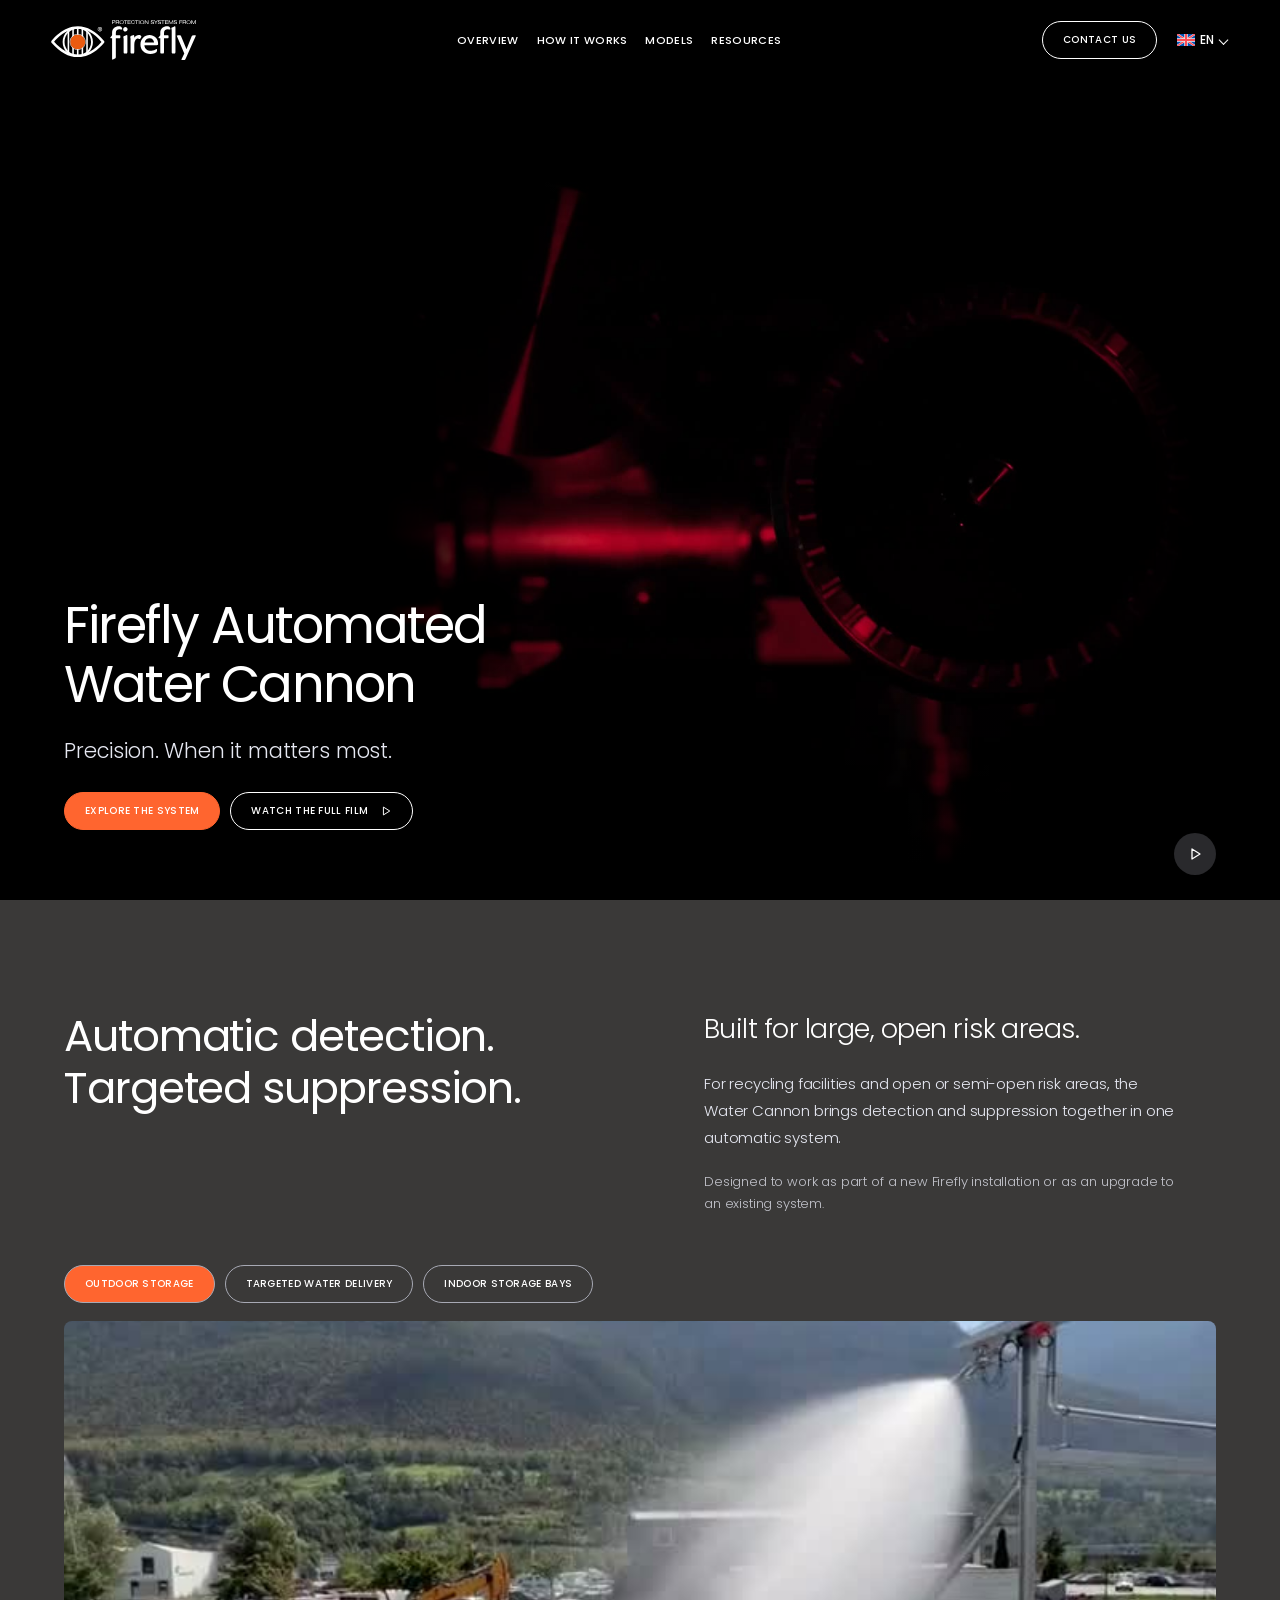
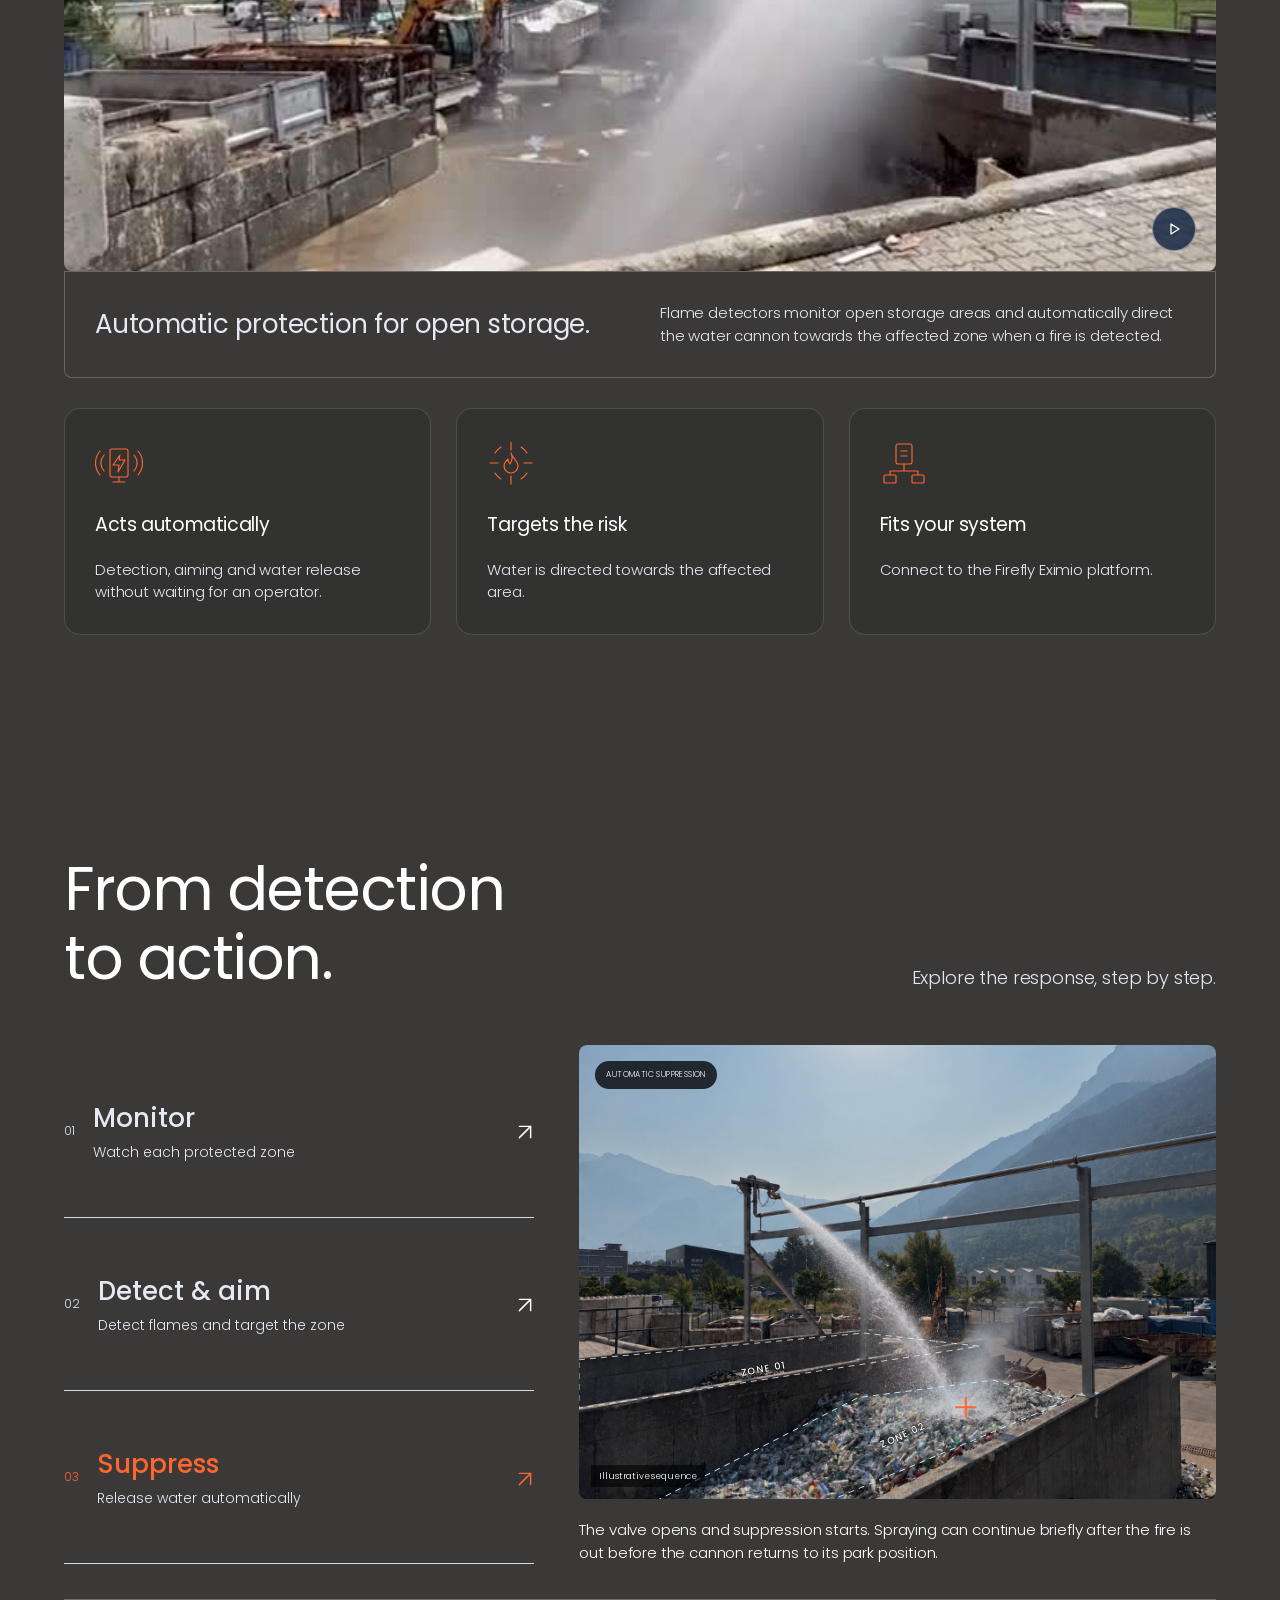
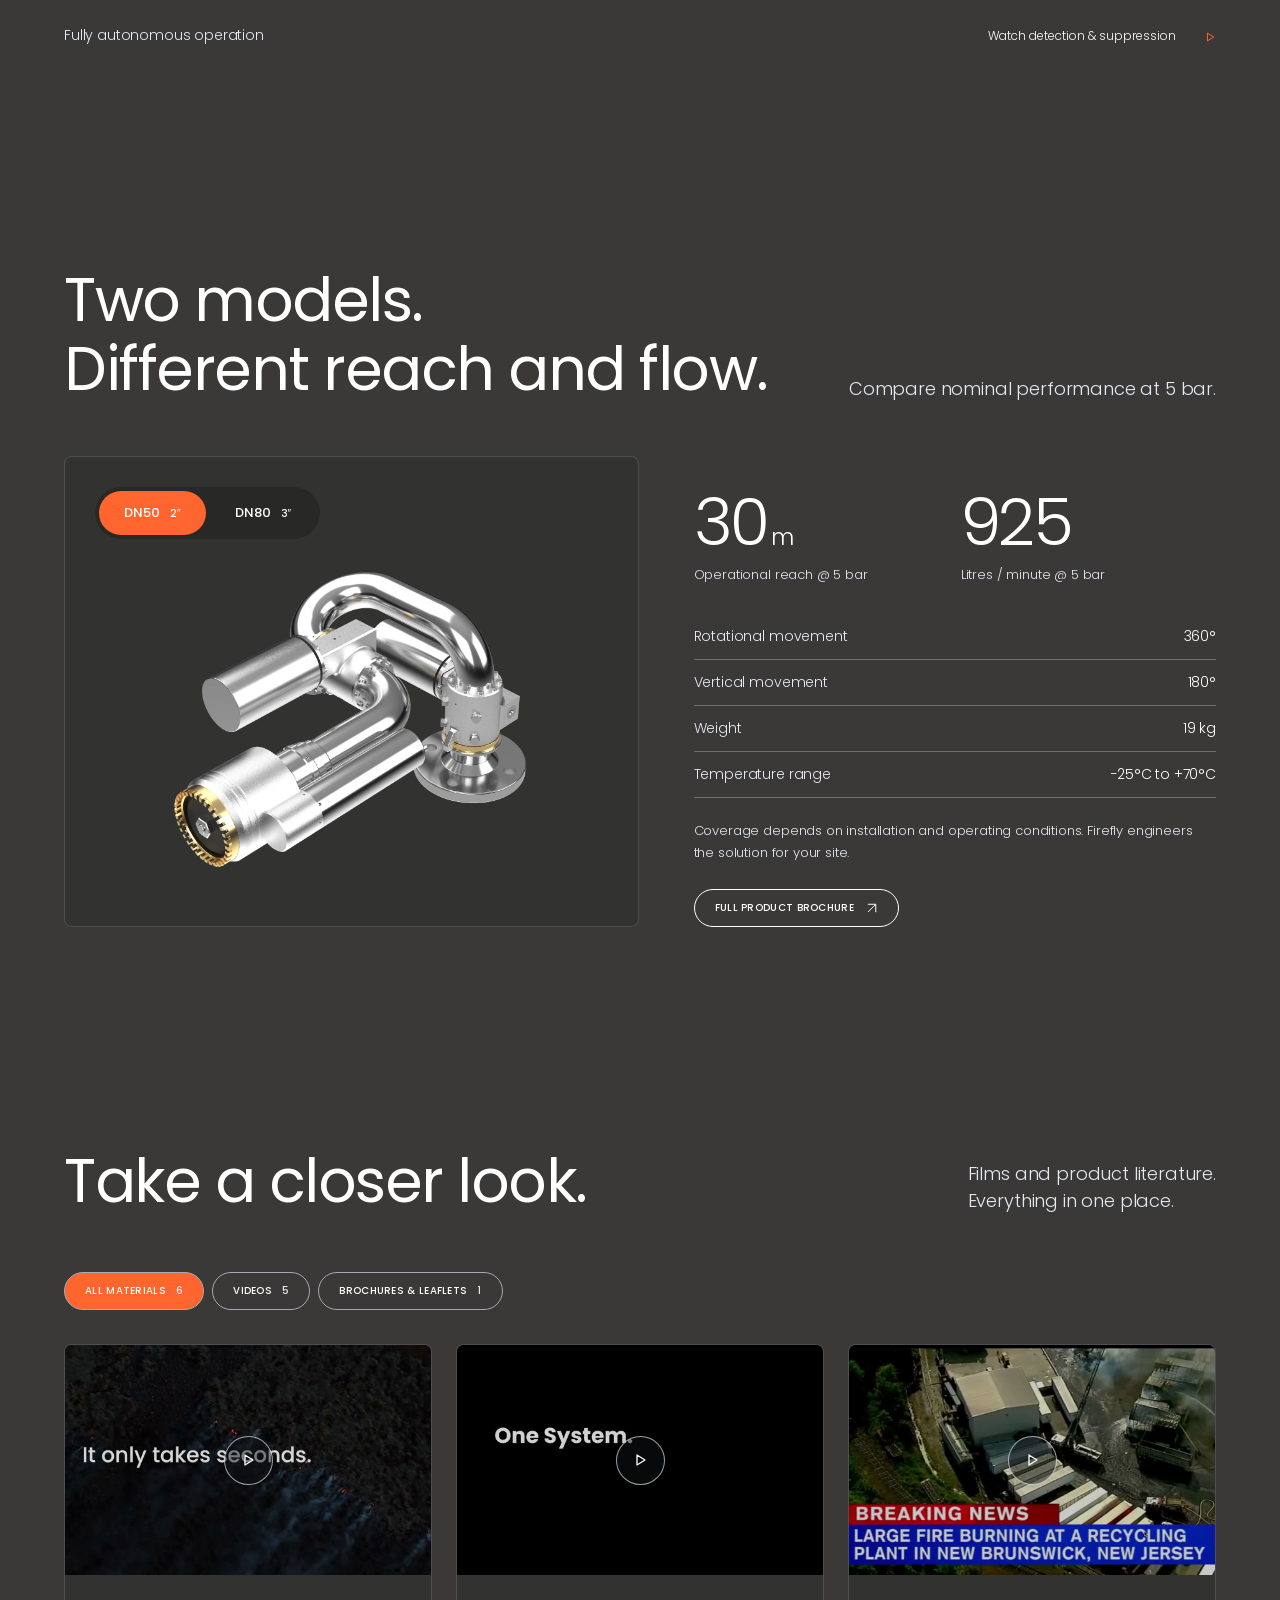
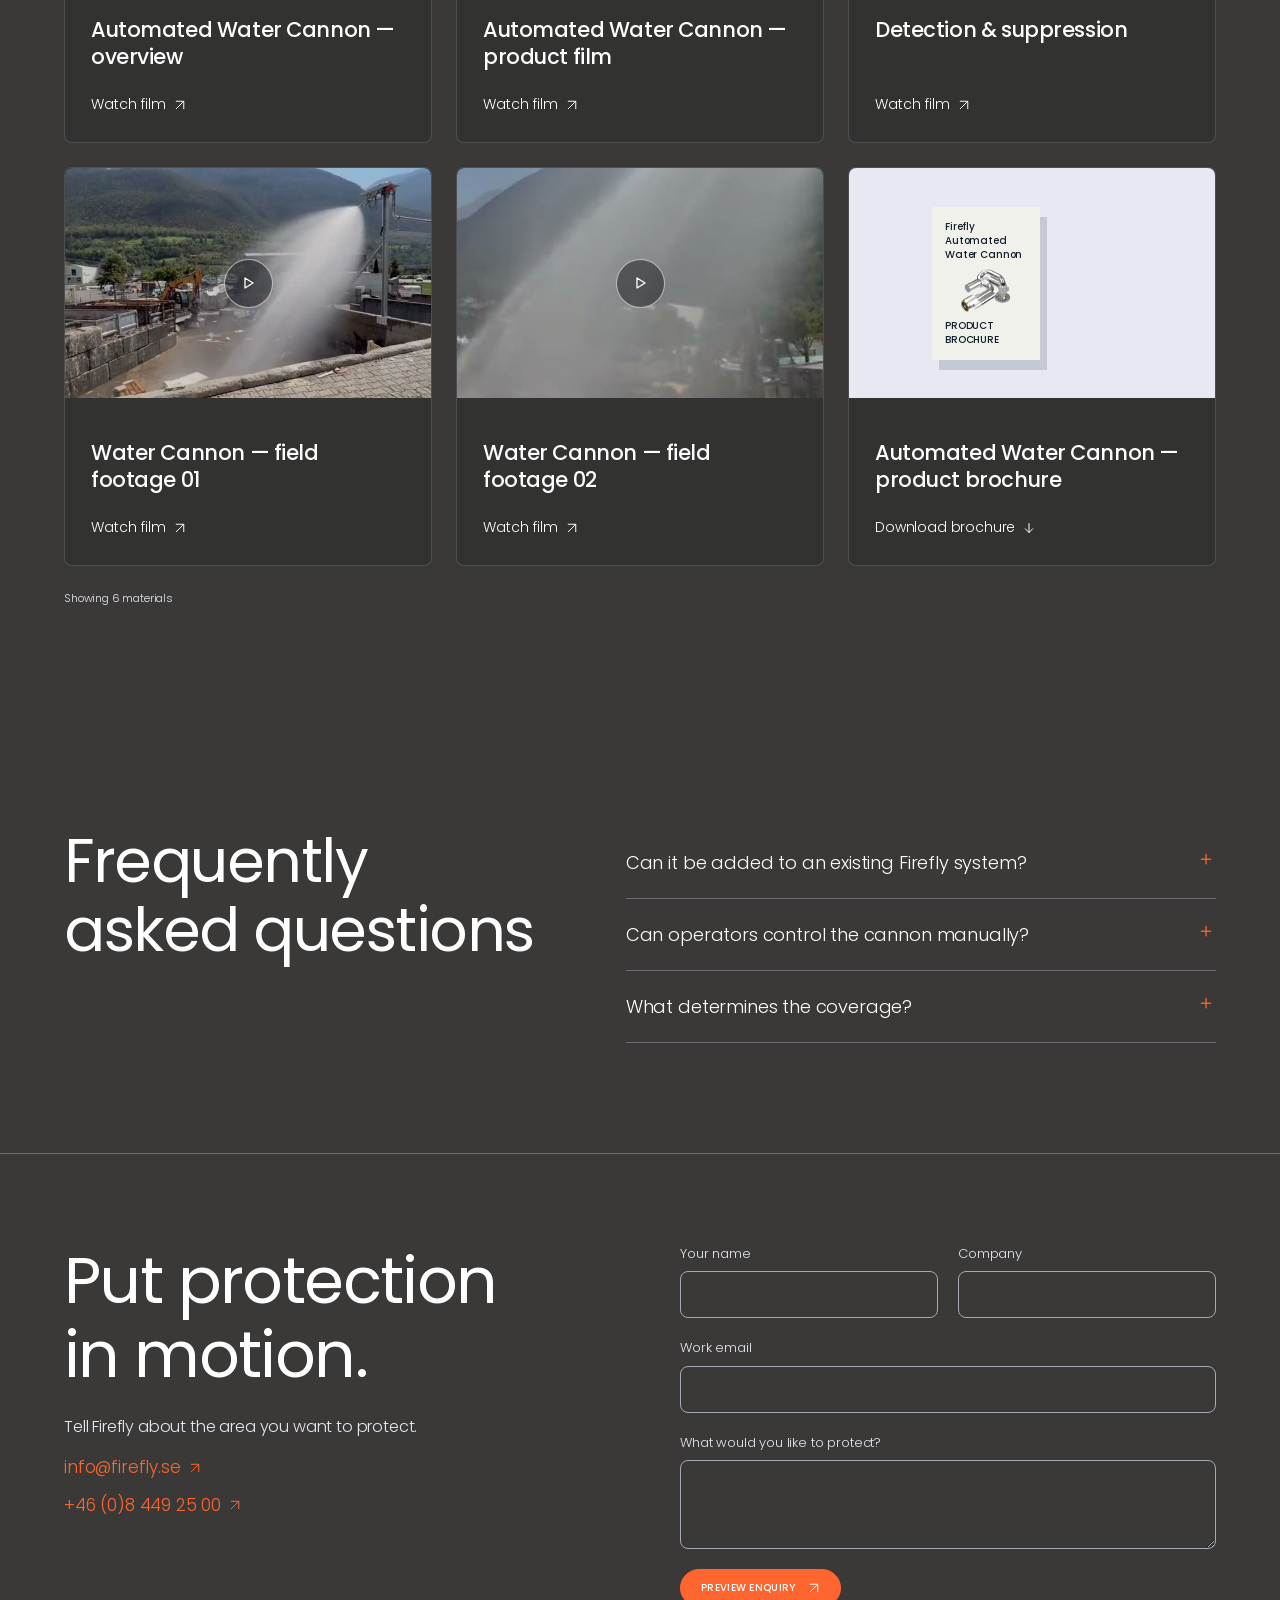
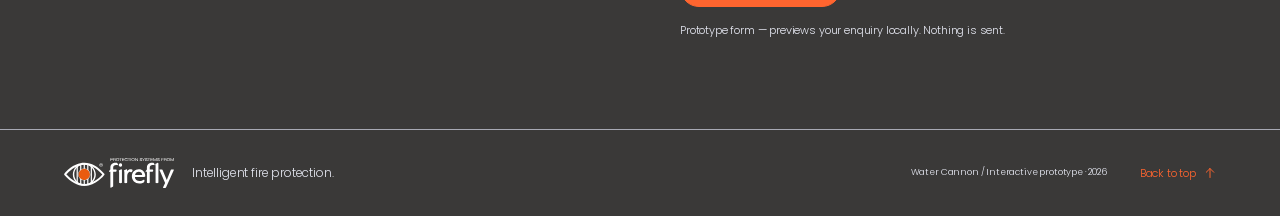
==== commit 89e9b9ee: "Restore model selector sizing and uppercase campaign text buttons" ====
--- a/index.html
+++ b/index.html
@@ -1,5 +1,5 @@
 <!doctype html>
-<html lang="en"><head><meta charset="utf-8"><meta name="viewport" content="width=device-width,initial-scale=1"><meta name="theme-color" content="#000000"><meta name="description" content="Explore the Firefly Automated Water Cannon. Automatic detection and targeted fire suppression for large open areas."><title>Black / Charcoal — Firefly Water Cannon</title><link rel="stylesheet" href="style.css"><link rel="stylesheet" href="themes.css"><link rel="stylesheet" href="black-charcoal.css?v=button-sizes-20261006"><script src="app.js?v=mobile-cards-20261006" defer></script><meta name="robots" content="noindex,nofollow"></head>
+<html lang="en"><head><meta charset="utf-8"><meta name="viewport" content="width=device-width,initial-scale=1"><meta name="theme-color" content="#000000"><meta name="description" content="Explore the Firefly Automated Water Cannon. Automatic detection and targeted fire suppression for large open areas."><title>Black / Charcoal — Firefly Water Cannon</title><link rel="stylesheet" href="style.css"><link rel="stylesheet" href="themes.css"><link rel="stylesheet" href="black-charcoal.css?v=button-caps-20261006"><script src="app.js?v=mobile-cards-20261006" defer></script><meta name="robots" content="noindex,nofollow"></head>
 <body data-theme="charcoal"><a class="skip" href="#main">Skip to content</a>
 <header class="site-header"><a href="#top" class="brand" aria-label="Firefly home"><img src="assets/logo.svg" alt="Firefly" width="144" height="40"></a><button class="menu-toggle" aria-label="Open menu" aria-expanded="false" aria-controls="navigation"><svg width="24" height="24" viewBox="0 0 24 24" aria-hidden="true"><path d="M4 7.5h16v1.5H4z"></path><path d="M4 15h16v1.5H4z"></path></svg></button><nav id="navigation" aria-label="Campaign navigation"><button class="menu-close" aria-label="Close menu"><svg width="24" height="24" viewBox="0 0 24 24" aria-hidden="true"><path d="m4 4 16 16M20 4 4 20" fill="none" stroke="currentColor" stroke-width="1.3"/></svg></button><div class="campaign-links"><a class="campaign-link" href="#overview">Overview</a><a class="campaign-link" href="#how">How it works</a><a class="campaign-link" href="#models">Models</a><a class="campaign-link" href="#resources">Resources</a></div><a class="nav-contact" href="#contact">Contact us</a></nav><details class="site-language"><summary aria-label="Language: English"><img src="assets/flag-en.svg" alt="" width="18" height="12"><span>EN</span></summary><div aria-label="Language options"><a href="https://firefly.se/sv/" target="_blank" rel="noopener" lang="sv" aria-label="Svenska"><img src="assets/flag-sv.svg" alt="" width="18" height="12"><span>SV</span></a><a href="https://firefly.se/it/" target="_blank" rel="noopener" lang="it" aria-label="Italiano"><img src="assets/flag-it.svg" alt="" width="18" height="12"><span>IT</span></a><a href="https://firefly.se/pt-br/" target="_blank" rel="noopener" lang="pt-br" aria-label="Português (Brasil)"><img src="assets/flag-pt-br.svg" alt="" width="18" height="12"><span>PT-BR</span></a><a href="https://firefly.se/es/" target="_blank" rel="noopener" lang="es" aria-label="Español"><img src="assets/flag-es.svg" alt="" width="18" height="12"><span>ES</span></a><a href="https://www.firefly.com.pl/" target="_blank" rel="noopener" lang="pl" aria-label="Polski"><img src="assets/flag-pl.png" alt="" width="18" height="12"><span>PL</span></a><a href="https://fireflynorthamerica.com/" target="_blank" rel="noopener" lang="en-us" aria-label="English (US)"><img src="assets/flag-us.png" alt="" width="18" height="12"><span>EN-US</span></a></div></details></header>
 <main id="main"><section class="cinema-hero" id="top"><div class="cinema-frame wrap"><div class="cinema-heading"><h1>Firefly Automated<br>Water Cannon</h1><p class="hero-byline">Precision. When it matters most.</p></div><div class="cinema-stage"><video id="hero-video" src="assets/hero-17-30.mp4" muted loop playsinline autoplay preload="auto" poster="assets/hero-poster.jpg" aria-label="Water Cannon product close-ups, excerpt from 17 to 30 seconds"></video></div><button id="hero-play" class="cinema-control" aria-label="Pause hero film"><svg class="ui-icon ui-icon-pause" viewBox="0 0 16 16" aria-hidden="true" focusable="false"><path d="M5 3v10M11 3v10"/></svg></button><div class="cinema-summary"><div class="actions"><a class="button primary" href="#how">Explore the system</a><button class="button secondary" data-video="product">Watch the full film <span><svg class="ui-icon ui-icon-play" viewBox="0 0 16 16" aria-hidden="true" focusable="false"><path d="m5 3 8 5-8 5Z"/></svg></span></button></div></div></div></section>
--- a/black-charcoal.css
+++ b/black-charcoal.css
@@ -130,13 +130,12 @@
 
 /* All campaign text buttons share the hero's dimensions. */
 :root{--campaign-button-height:38px;--campaign-button-font:10px;--campaign-button-y:12px;--campaign-button-x:20px}
-[data-theme=charcoal] :is(.button,.cinema-summary .button,.application-tabs button,.model-switch button,.filters button,.site-header .nav-contact){
+[data-theme=charcoal] :is(.button,.cinema-summary .button,.application-tabs button,.filters button,.site-header .nav-contact){
   display:inline-flex;align-items:center;justify-content:center;
   height:var(--campaign-button-height);min-height:var(--campaign-button-height);
   padding:var(--campaign-button-y) var(--campaign-button-x);
-  font-family:Poppins,Arial,sans-serif;font-weight:500;font-size:var(--campaign-button-font);line-height:1;letter-spacing:.03em;
+  font-family:Poppins,Arial,sans-serif;font-weight:500;font-size:var(--campaign-button-font);line-height:1;letter-spacing:.03em;text-transform:uppercase;
 }
-.model-switch button{gap:4px}
 .filters button span{font-size:inherit}
 @media(max-width:699px){:root{--campaign-button-height:36px;--campaign-button-font:9px;--campaign-button-y:11px;--campaign-button-x:16px}}
 
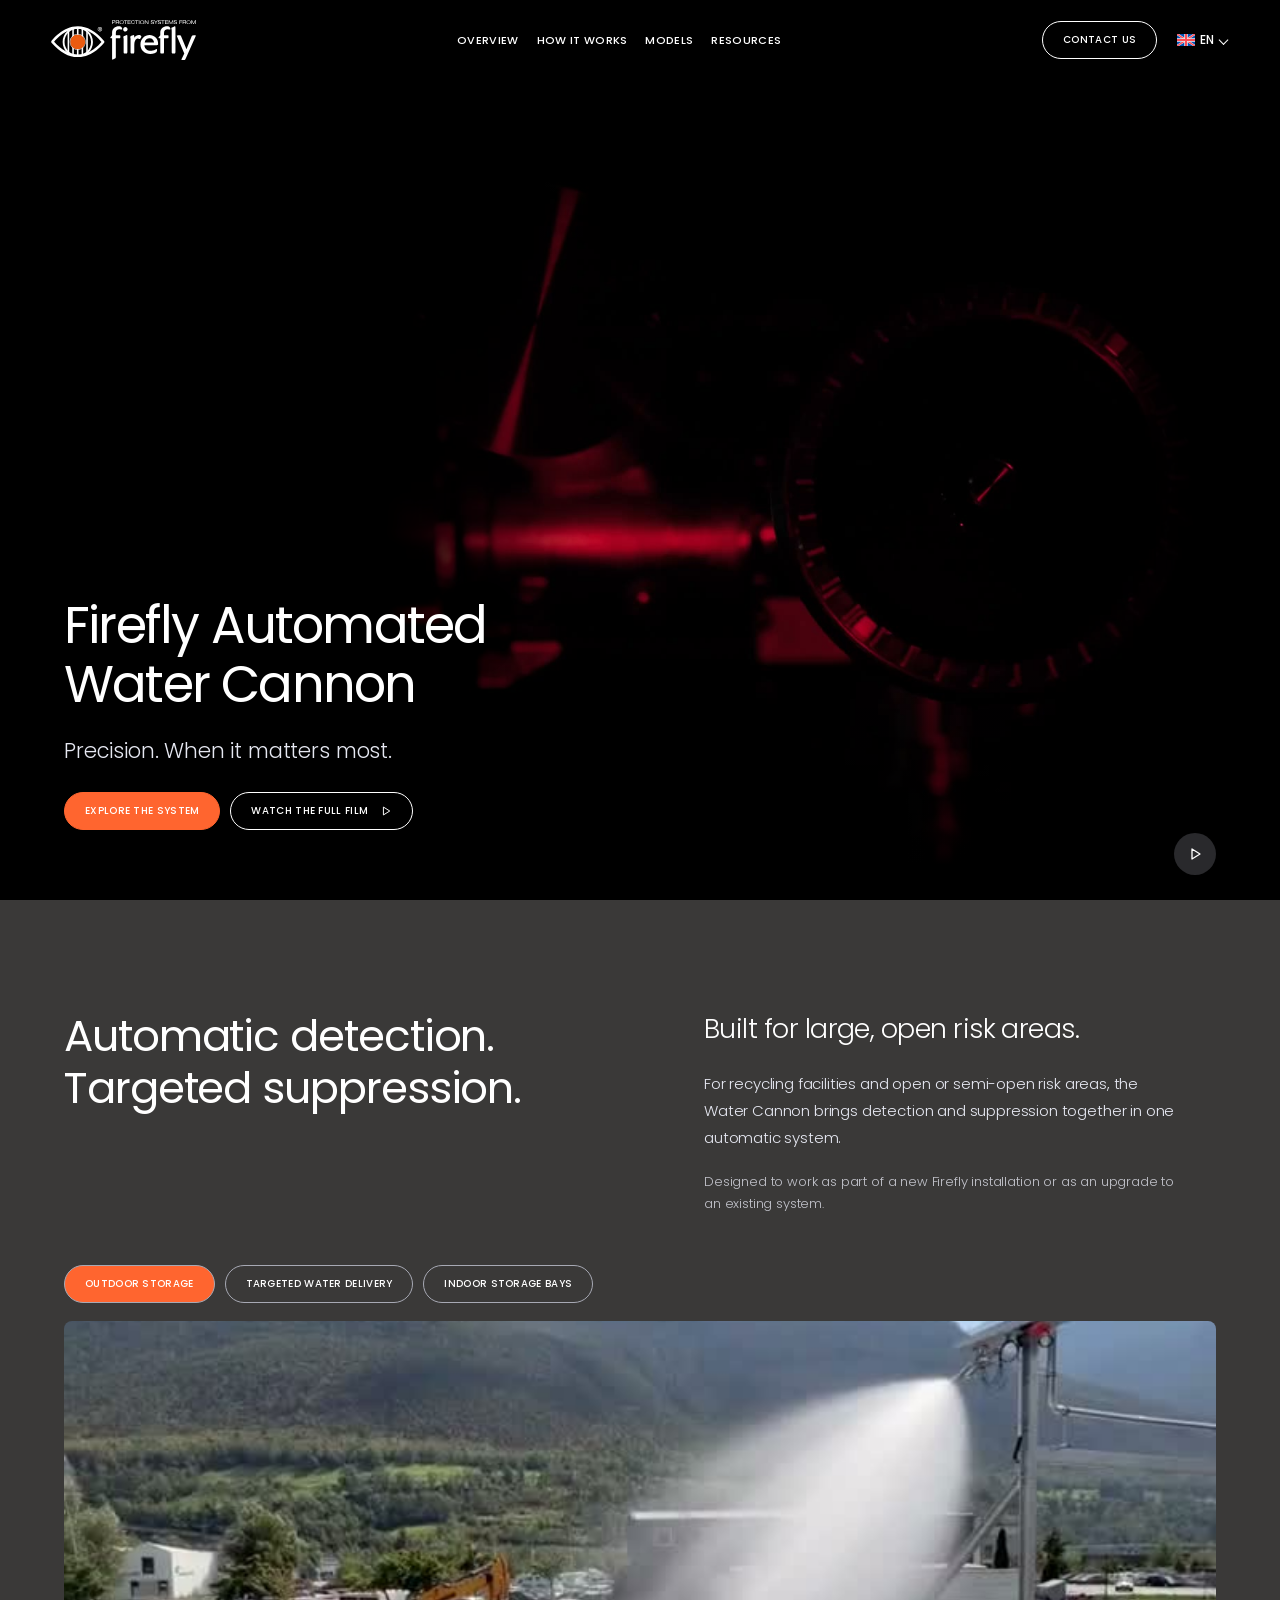
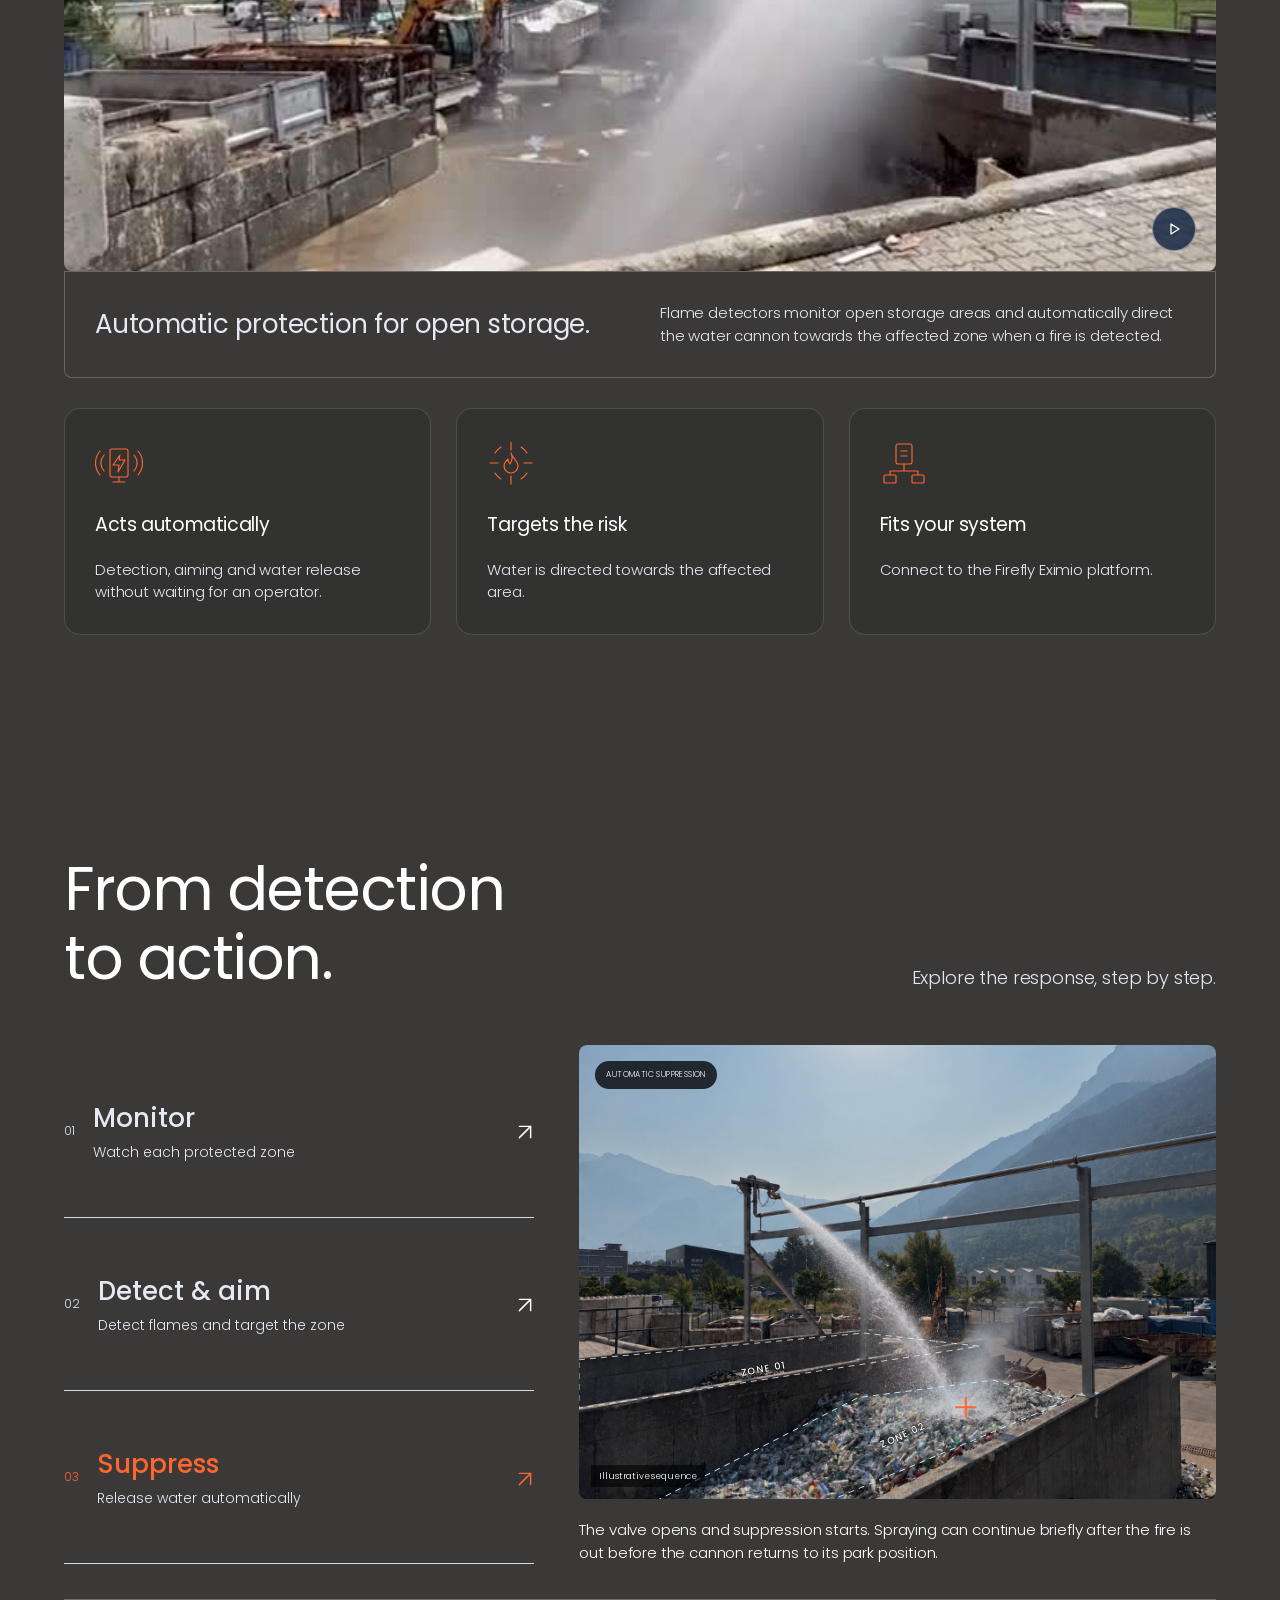
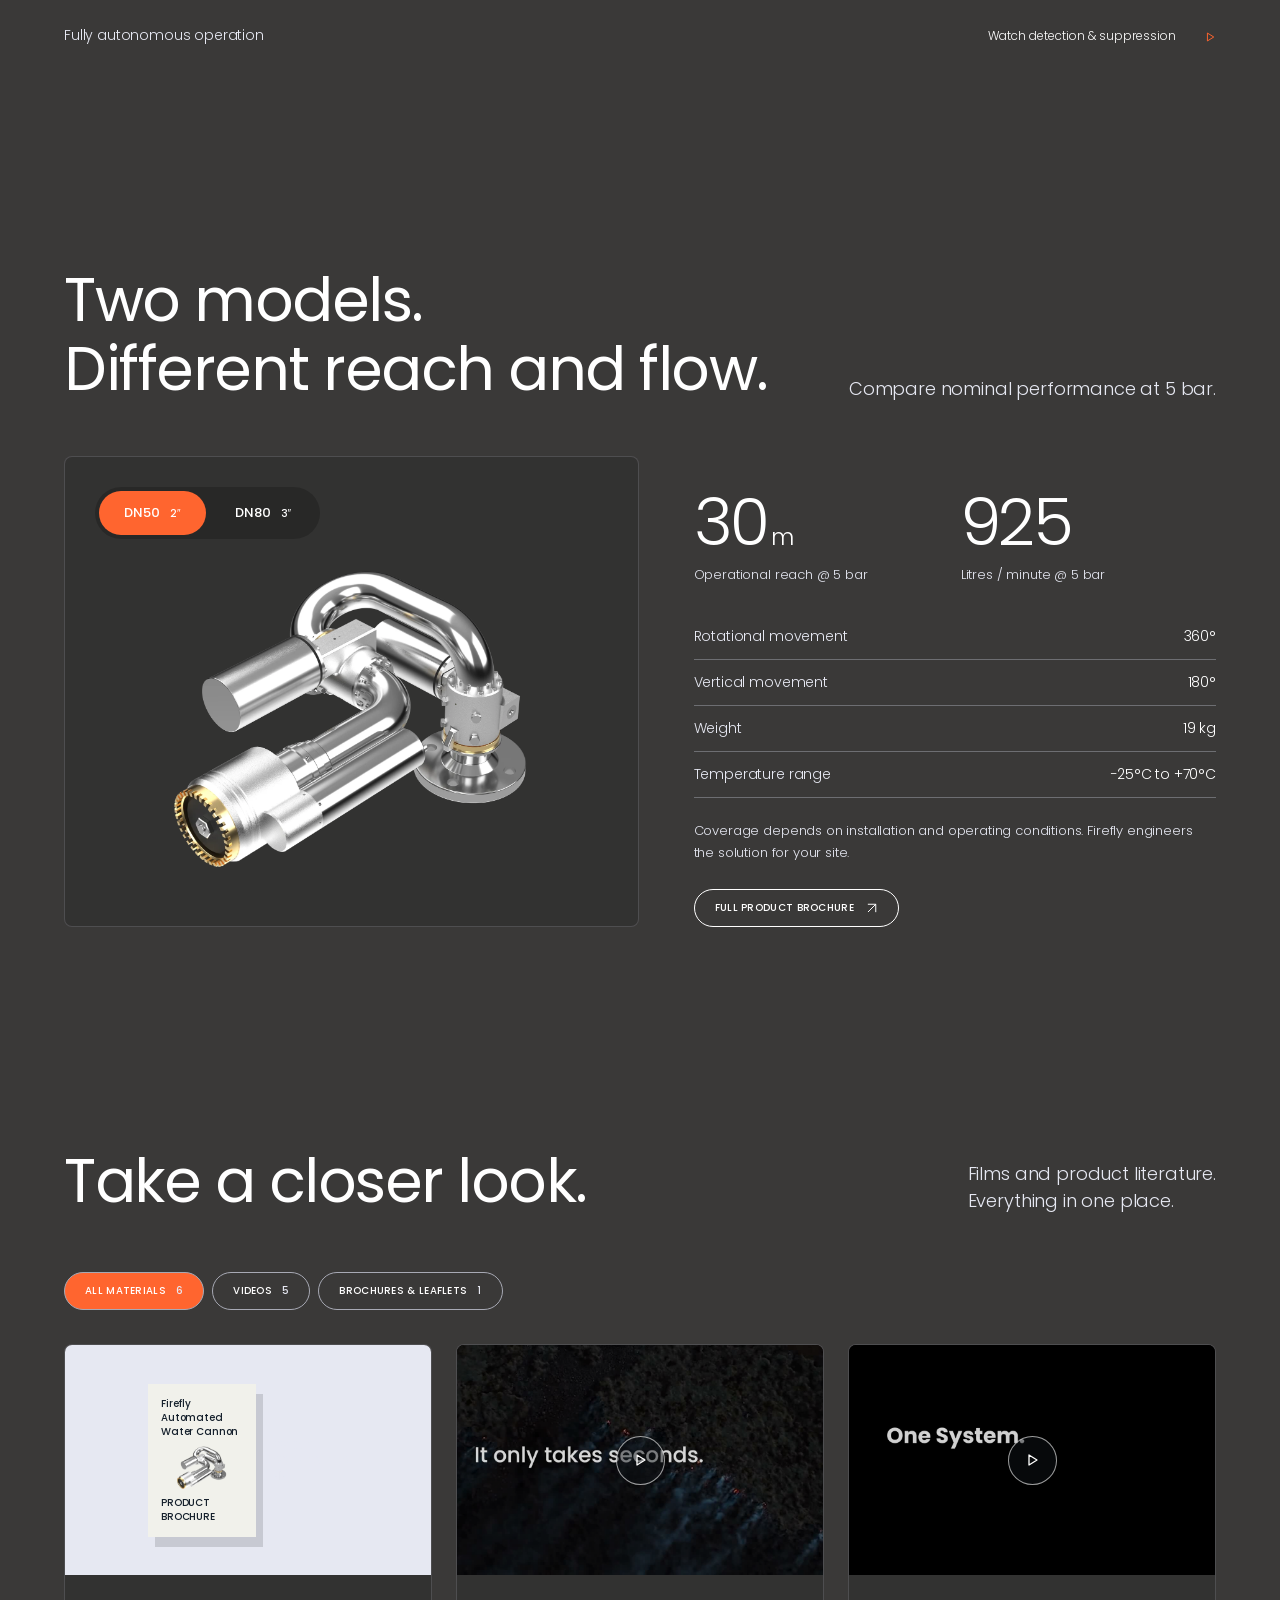
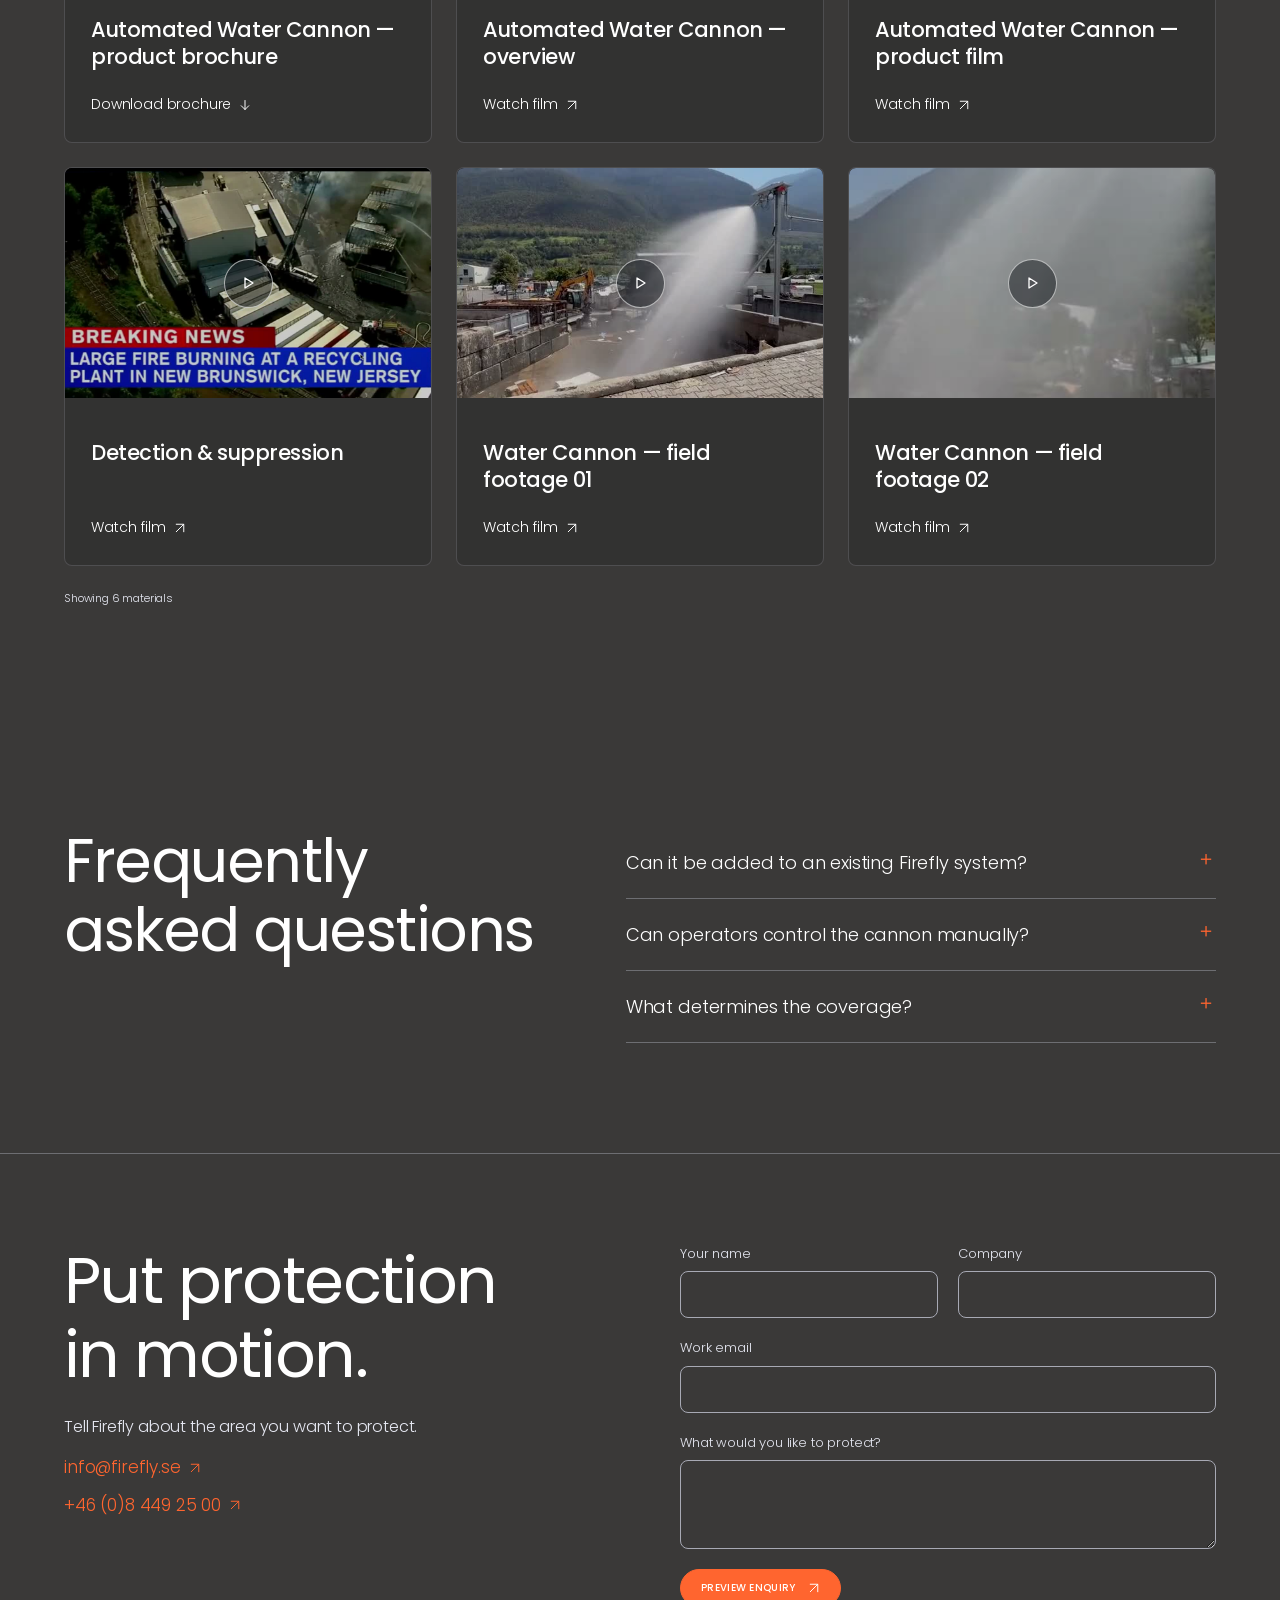
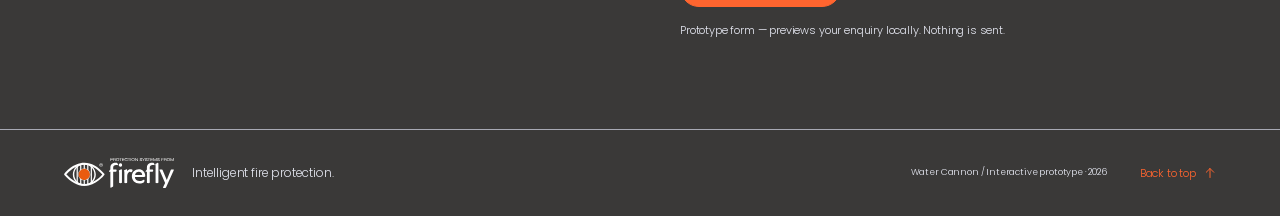
==== commit 76562c85: "Put product brochure first and keep hero film playing while hero is visible" ====
--- a/index.html
+++ b/index.html
@@ -1,5 +1,5 @@
 <!doctype html>
-<html lang="en"><head><meta charset="utf-8"><meta name="viewport" content="width=device-width,initial-scale=1"><meta name="theme-color" content="#000000"><meta name="description" content="Explore the Firefly Automated Water Cannon. Automatic detection and targeted fire suppression for large open areas."><title>Black / Charcoal — Firefly Water Cannon</title><link rel="stylesheet" href="style.css"><link rel="stylesheet" href="themes.css"><link rel="stylesheet" href="black-charcoal.css?v=button-caps-20261006"><script src="app.js?v=mobile-cards-20261006" defer></script><meta name="robots" content="noindex,nofollow"></head>
+<html lang="en"><head><meta charset="utf-8"><meta name="viewport" content="width=device-width,initial-scale=1"><meta name="theme-color" content="#000000"><meta name="description" content="Explore the Firefly Automated Water Cannon. Automatic detection and targeted fire suppression for large open areas."><title>Black / Charcoal — Firefly Water Cannon</title><link rel="stylesheet" href="style.css"><link rel="stylesheet" href="themes.css"><link rel="stylesheet" href="black-charcoal.css?v=button-caps-20261006"><script src="app.js?v=hero-section-20261006" defer></script><meta name="robots" content="noindex,nofollow"></head>
 <body data-theme="charcoal"><a class="skip" href="#main">Skip to content</a>
 <header class="site-header"><a href="#top" class="brand" aria-label="Firefly home"><img src="assets/logo.svg" alt="Firefly" width="144" height="40"></a><button class="menu-toggle" aria-label="Open menu" aria-expanded="false" aria-controls="navigation"><svg width="24" height="24" viewBox="0 0 24 24" aria-hidden="true"><path d="M4 7.5h16v1.5H4z"></path><path d="M4 15h16v1.5H4z"></path></svg></button><nav id="navigation" aria-label="Campaign navigation"><button class="menu-close" aria-label="Close menu"><svg width="24" height="24" viewBox="0 0 24 24" aria-hidden="true"><path d="m4 4 16 16M20 4 4 20" fill="none" stroke="currentColor" stroke-width="1.3"/></svg></button><div class="campaign-links"><a class="campaign-link" href="#overview">Overview</a><a class="campaign-link" href="#how">How it works</a><a class="campaign-link" href="#models">Models</a><a class="campaign-link" href="#resources">Resources</a></div><a class="nav-contact" href="#contact">Contact us</a></nav><details class="site-language"><summary aria-label="Language: English"><img src="assets/flag-en.svg" alt="" width="18" height="12"><span>EN</span></summary><div aria-label="Language options"><a href="https://firefly.se/sv/" target="_blank" rel="noopener" lang="sv" aria-label="Svenska"><img src="assets/flag-sv.svg" alt="" width="18" height="12"><span>SV</span></a><a href="https://firefly.se/it/" target="_blank" rel="noopener" lang="it" aria-label="Italiano"><img src="assets/flag-it.svg" alt="" width="18" height="12"><span>IT</span></a><a href="https://firefly.se/pt-br/" target="_blank" rel="noopener" lang="pt-br" aria-label="Português (Brasil)"><img src="assets/flag-pt-br.svg" alt="" width="18" height="12"><span>PT-BR</span></a><a href="https://firefly.se/es/" target="_blank" rel="noopener" lang="es" aria-label="Español"><img src="assets/flag-es.svg" alt="" width="18" height="12"><span>ES</span></a><a href="https://www.firefly.com.pl/" target="_blank" rel="noopener" lang="pl" aria-label="Polski"><img src="assets/flag-pl.png" alt="" width="18" height="12"><span>PL</span></a><a href="https://fireflynorthamerica.com/" target="_blank" rel="noopener" lang="en-us" aria-label="English (US)"><img src="assets/flag-us.png" alt="" width="18" height="12"><span>EN-US</span></a></div></details></header>
 <main id="main"><section class="cinema-hero" id="top"><div class="cinema-frame wrap"><div class="cinema-heading"><h1>Firefly Automated<br>Water Cannon</h1><p class="hero-byline">Precision. When it matters most.</p></div><div class="cinema-stage"><video id="hero-video" src="assets/hero-17-30.mp4" muted loop playsinline autoplay preload="auto" poster="assets/hero-poster.jpg" aria-label="Water Cannon product close-ups, excerpt from 17 to 30 seconds"></video></div><button id="hero-play" class="cinema-control" aria-label="Pause hero film"><svg class="ui-icon ui-icon-pause" viewBox="0 0 16 16" aria-hidden="true" focusable="false"><path d="M5 3v10M11 3v10"/></svg></button><div class="cinema-summary"><div class="actions"><a class="button primary" href="#how">Explore the system</a><button class="button secondary" data-video="product">Watch the full film <span><svg class="ui-icon ui-icon-play" viewBox="0 0 16 16" aria-hidden="true" focusable="false"><path d="m5 3 8 5-8 5Z"/></svg></span></button></div></div></div></section>
